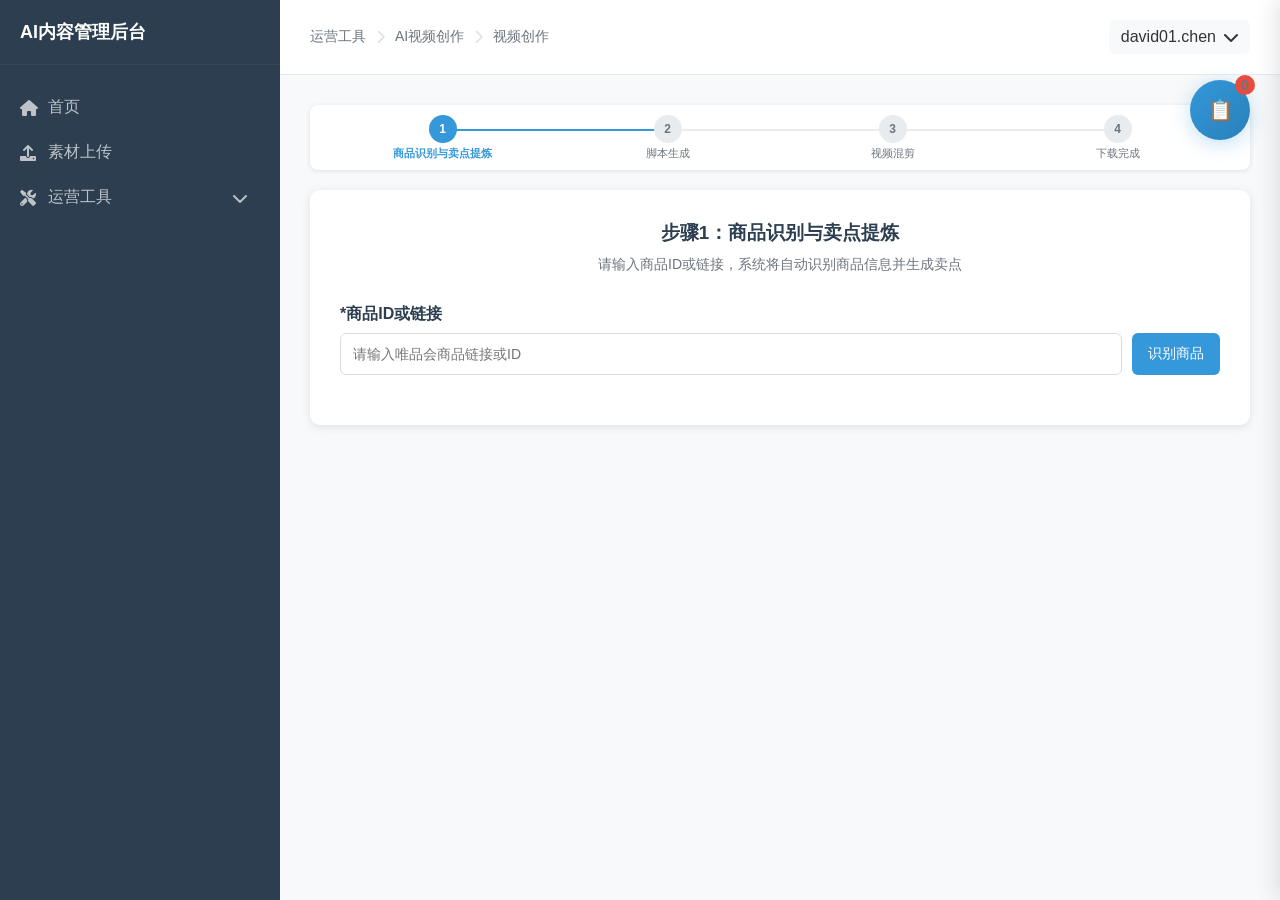
==== index.html @ bfa4ecc7 "初始提交：AIGC视频工具一期完整功能 - 实现商品识别与卖点提炼功能 - 完成AI脚本生成和AI裂变功能 - 添加任务管理和视频预览功能 - 实现视频编辑和视频库管理 - 完成原料库管理功能 - 优" ====
<!DOCTYPE html>
<html lang="zh-CN">
<head>
    <meta charset="UTF-8">
    <meta name="viewport" content="width=device-width, initial-scale=1.0">
    <title>AI视频工具 - 内容管理后台</title>
    <link rel="stylesheet" href="styles.css">
    <link href="https://cdnjs.cloudflare.com/ajax/libs/font-awesome/6.0.0/css/all.min.css" rel="stylesheet">
</head>
<body>
    <div class="container">
        <!-- 左侧导航栏 -->
        <div class="sidebar">
            <div class="sidebar-header">
                <h2>AI内容管理后台</h2>
            </div>
            <nav class="sidebar-nav">
                <ul class="nav-list">
                    <li class="nav-item">
                        <a href="#" class="nav-link">
                            <i class="fas fa-home"></i>
                            <span>首页</span>
                        </a>
                    </li>
                    <li class="nav-item">
                        <a href="#" class="nav-link">
                            <i class="fas fa-upload"></i>
                            <span>素材上传</span>
                        </a>
                    </li>
                    <li class="nav-item has-submenu">
                        <a href="#" class="nav-link">
                            <i class="fas fa-tools"></i>
                            <span>运营工具</span>
                            <i class="fas fa-chevron-down expand-icon"></i>
                        </a>
                        <ul class="submenu">
                            <li class="nav-item">
                                <a href="#" class="nav-link">
                                    <i class="fas fa-palette"></i>
                                    <span>AI平面创作</span>
                                </a>
                            </li>
                            <li class="nav-item has-submenu">
                                <a href="#" class="nav-link">
                                    <i class="fas fa-video"></i>
                                    <span>AI视频创作</span>
                                    <i class="fas fa-chevron-down expand-icon"></i>
                                </a>
                                <ul class="submenu">
                                    <li class="nav-item">
                                        <a href="#" class="nav-link active">
                                            <i class="fas fa-cut"></i>
                                            <span>视频创作</span>
                                        </a>
                                    </li>
                                    <li class="nav-item">
                                        <a href="#" class="nav-link" onclick="showVideoLibrary()">
                                            <i class="fas fa-folder"></i>
                                            <span>视频库</span>
                                        </a>
                                    </li>
                                </ul>
                            </li>
                            <li class="nav-item has-submenu">
                                <a href="#" class="nav-link">
                                    <i class="fas fa-database"></i>
                                    <span>创意资产库</span>
                                    <i class="fas fa-chevron-down expand-icon"></i>
                                </a>
                                <ul class="submenu">
                                    <li class="nav-item">
                                        <a href="#" class="nav-link" onclick="showMaterialLibrary()">
                                            <i class="fas fa-images"></i>
                                            <span>原料库</span>
                                        </a>
                                    </li>
                                    <li class="nav-item">
                                        <a href="#" class="nav-link">
                                            <i class="fas fa-file-alt"></i>
                                            <span>文本库</span>
                                        </a>
                                    </li>
                                </ul>
                            </li>
                        </ul>
                    </li>
                </ul>
            </nav>
        </div>

        <!-- 主要内容区域 -->
        <div class="main-content">
            <!-- 顶部头部栏 -->
            <header class="header">
                <div class="breadcrumb">
                    <span>运营工具</span>
                    <i class="fas fa-chevron-right"></i>
                    <span>AI视频创作</span>
                    <i class="fas fa-chevron-right"></i>
                    <span>视频创作</span>
                </div>
                <div class="header-actions">
                    <div class="user-info">
                        <span>david01.chen</span>
                        <i class="fas fa-chevron-down"></i>
                    </div>
                </div>
            </header>

            <!-- 主要内容 -->
            <div class="content">
                <!-- 流程步骤指示器 -->
                <div class="process-steps">
                    <div class="step active" data-step="1">
                        <div class="step-number">1</div>
                        <div class="step-title">商品识别与卖点提炼</div>
                    </div>
                    <div class="step" data-step="2">
                        <div class="step-number">2</div>
                        <div class="step-title">脚本生成</div>
                    </div>
                    <div class="step" data-step="3">
                        <div class="step-number">3</div>
                        <div class="step-title">视频混剪</div>
                    </div>
                    <div class="step" data-step="4">
                        <div class="step-number">4</div>
                        <div class="step-title">下载完成</div>
                    </div>
                </div>

                <!-- 步骤1：商品识别与卖点提炼 -->
                <div class="step-content active" id="step1">
                    <div class="step-header">
                        <h3>步骤1：商品识别与卖点提炼</h3>
                        <p>请输入商品ID或链接，系统将自动识别商品信息并生成卖点</p>
                    </div>
                    
                    <div class="product-identification">
                        <!-- 商品ID输入区域 -->
                        <div class="form-group">
                            <label for="productId">*商品ID或链接</label>
                            <div class="input-group">
                                <input type="text" id="productId" placeholder="请输入唯品会商品链接或ID">
                                <button class="btn btn-primary" onclick="identifyProduct()">识别商品</button>
                            </div>
                        </div>
                        
                        <!-- 识别后的商品信息 -->
                        <div class="product-info" id="productInfo" style="display: none;">
                            <div class="product-card">
                                <div class="product-image">
                                    <img src="https://youke1.picui.cn/s1/2025/08/25/68abcee61f235.png" alt="商品图片" id="productImage">
                                </div>
                                <div class="product-details">
                                    <h4 id="productName">商品名称</h4>
                                    <p id="productLink">商品链接</p>
                                    <div class="product-tags">
                                        <span class="tag">女装</span>
                                        <span class="tag">连衣裙</span>
                                    </div>
                                </div>
                            </div>
                        </div>
                        
                        <!-- AI商品信息 -->
                        <div class="ai-product-info" id="aiProductInfo" style="display: none;">
                            <h4>商品信息</h4>
                            
                            <!-- AI商品简称 -->
                            <div class="info-section">
                                <label>AI商品简称</label>
                                <div class="ai-name-tags">
                                    <span class="name-tag" onclick="toggleNameTag(this)">儿童纯棉百搭小清新碎花上衣</span>
                                </div>
                            </div>
                            
                            <!-- AI商品卖点 -->
                            <div class="info-section">
                                <label>AI商品卖点</label>
                                <div class="ai-selling-points">
                                    <div class="selling-point-tags">
                                        <span class="point-tag" onclick="togglePointTag(this)">柔软亲肤透气不闷热</span>
                                        <span class="point-tag" onclick="togglePointTag(this)">荷叶领口</span>
                                        <span class="point-tag" onclick="togglePointTag(this)">纯棉绣花面料</span>
                                    </div>
                                    <button class="btn btn-sm btn-outline refresh-btn" onclick="refreshAISellingPoints()">
                                        <i class="fas fa-sync-alt"></i> 换一换
                                    </button>
                                </div>
                            </div>
                        </div>
                        
                        <!-- 爆款方案 -->
                        <div class="hot-schemes" id="hotSchemes" style="display: none;">
                            <h4>爆款方案</h4>
                            
                            <!-- 爆款方案1 -->
                            <div class="scheme-item">
                                <h5>爆款方案1</h5>
                                <div class="scheme-content">
                                    <div class="scheme-section">
                                        <label>商品简称</label>
                                        <div class="scheme-name-tags">
                                            <span class="name-tag" onclick="toggleNameTag(this)">儿童纯棉百搭小清新碎花上衣</span>
                                        </div>
                                    </div>
                                    <div class="scheme-section">
                                        <label>商品卖点</label>
                                        <div class="selling-point-tags">
                                            <span class="point-tag" onclick="togglePointTag(this)">荷叶领口</span>
                                            <span class="point-tag" onclick="togglePointTag(this)">纯棉面料</span>
                                            <span class="point-tag" onclick="togglePointTag(this)">亲肤透气</span>
                                        </div>
                                    </div>
                                </div>
                            </div>
                            
                            <!-- 爆款方案2 -->
                            <div class="scheme-item">
                                <h5>爆款方案2</h5>
                                <div class="scheme-content">
                                    <div class="scheme-section">
                                        <label>商品简称</label>
                                        <div class="scheme-name-tags">
                                            <span class="name-tag" onclick="toggleNameTag(this)">儿童纯棉百搭小清新碎花上衣</span>
                                        </div>
                                    </div>
                                    <div class="scheme-section">
                                        <label>商品卖点</label>
                                        <div class="selling-point-tags">
                                            <span class="point-tag" onclick="togglePointTag(this)">荷叶领口</span>
                                            <span class="point-tag" onclick="togglePointTag(this)">纯棉面料</span>
                                            <span class="point-tag" onclick="togglePointTag(this)">亲肤透气</span>
                                        </div>
                                    </div>
                                </div>
                            </div>
                            
                            <!-- 爆款方案3 -->
                            <div class="scheme-item">
                                <h5>爆款方案3</h5>
                                <div class="scheme-content">
                                    <div class="scheme-section">
                                        <label>商品简称</label>
                                        <div class="scheme-name-tags">
                                            <span class="name-tag" onclick="toggleNameTag(this)">儿童纯棉百搭小清新碎花上衣</span>
                                        </div>
                                    </div>
                                    <div class="scheme-section">
                                        <label>商品卖点</label>
                                        <div class="selling-point-tags">
                                            <span class="point-tag" onclick="togglePointTag(this)">荷叶领口</span>
                                            <span class="point-tag" onclick="togglePointTag(this)">纯棉面料</span>
                                            <span class="point-tag" onclick="togglePointTag(this)">亲肤透气</span>
                                        </div>
                                    </div>
                                </div>
                            </div>
                        </div>
                        
                        <!-- 自定义区域 -->
                        <div class="custom-section" id="customSection" style="display: none;">
                            <h4>自定义</h4>
                            
                            <div class="custom-grid">
                                <!-- 自定义简称 -->
                                <div class="custom-item">
                                    <label>自定义简称</label>
                                    <input type="text" id="customName" placeholder="请输入描述内容">
                                </div>
                                
                                <!-- 自定义卖点 -->
                                <div class="custom-item">
                                    <label>自定义卖点</label>
                                    <div class="unified-tag-input" id="unifiedTagInput">
                                        <div class="tag-input-container">
                                            <div class="existing-tags" id="existingTags">
                                                <span class="custom-tag">
                                                    柔软亲肤透气不闷热
                                                    <i class="fas fa-times" onclick="removeCustomTag(this)"></i>
                                                </span>
                                                <span class="custom-tag">
                                                    荷叶领口
                                                    <i class="fas fa-times" onclick="removeCustomTag(this)"></i>
                                                </span>
                                            </div>
                                            <input type="text" id="customTagInput" placeholder="输入卖点后按回车添加" onkeypress="addCustomTag(event)">
                                        </div>
                                    </div>
                                </div>
                            </div>
                        </div>
                    </div>
                    
                    <!-- 步骤1的下一步按钮 -->
                    <div class="step1-actions" id="step1Actions" style="display: none;">
                        <button class="btn btn-primary" onclick="goToScriptGeneration()">下一步</button>
                    </div>
                </div>

                <!-- 步骤2：脚本生成 -->
                <div class="step-content" id="step2">
                    <div class="step-header">
                        <h3>脚本生成</h3>
                    </div>
                    
                    <div class="script-generation-layout">
                        <!-- 左侧配置区域 -->
                        <div class="script-config">
                            <!-- 生成方式选择 -->
                            <div class="config-section">
                                <div class="config-tabs">
                                    <button class="config-tab active" data-method="ai">AI生成</button>
                                    <button class="config-tab" data-method="split">AI裂变</button>
                                </div>
                            </div>

                            <!-- AI生成配置 -->
                            <div class="config-panel active" id="aiConfig">
                                <!-- 应用场景 -->
                                <div class="config-item">
                                    <label class="required">应用场景</label>
                                    <div class="radio-group">
                                        <label class="radio-item">
                                            <input type="radio" name="scenario" value="daily" checked>
                                            <span>日常</span>
                                        </label>
                                        <label class="radio-item">
                                            <input type="radio" name="scenario" value="platform">
                                            <span>平台心智</span>
                                        </label>
                                    </div>
                                </div>

                                <!-- 优惠信息 -->
                                <div class="config-item">
                                    <label>优惠信息</label>
                                    <input type="text" class="config-input" placeholder="请输入描述内容">
                                </div>

                                <!-- 脚本风格 -->
                                <div class="config-item">
                                    <label class="required">脚本风格</label>
                                    <div class="radio-group">
                                        <label class="radio-item">
                                            <input type="radio" name="style" value="any" checked>
                                            <span>不限</span>
                                        </label>
                                        <label class="radio-item">
                                            <input type="radio" name="style" value="boss">
                                            <span>老板人设</span>
                                        </label>
                                        <label class="radio-item">
                                            <input type="radio" name="style" value="influencer">
                                            <span>达人种草</span>
                                        </label>
                                        <label class="radio-item">
                                            <input type="radio" name="style" value="family">
                                            <span>家庭视角</span>
                                        </label>
                                        <label class="radio-item">
                                            <input type="radio" name="style" value="marketing">
                                            <span>网感营销</span>
                                        </label>
                                    </div>
                                </div>

                                <!-- 适用人群 -->
                                <div class="config-item">
                                    <label>适用人群</label>
                                    <input type="text" class="config-input" placeholder="请输入描述内容">
                                </div>

                                <!-- 自定义痛点 -->
                                <div class="config-item">
                                    <label>自定义痛点</label>
                                    <input type="text" class="config-input" placeholder="请输入描述内容">
                                </div>

                                <!-- 字数范围 -->
                                <div class="config-item">
                                    <label class="required">字数范围</label>
                                    <div class="word-count-display">
                                        <span class="word-count">50-75字</span>
                                        <span class="duration-hint">≈10-15S正常口播时长</span>
                                    </div>
                                </div>
                            </div>

                            <!-- AI裂变配置 -->
                            <div class="config-panel" id="splitConfig">
                                <!-- 爆款脚本 -->
                                <div class="config-item">
                                    <label>爆款脚本</label>
                                    <div class="hot-script-section">
                                        <select class="config-select" id="categorySelect" onchange="updateRecommendationByCategory()">
                                            <option value="">选择品类: 请选择▼</option>
                                            <option value="clothing">服装鞋帽</option>
                                            <option value="beauty">美妆护肤</option>
                                            <option value="digital">数码家电</option>
                                            <option value="food">食品饮料</option>
                                            <option value="home">家居用品</option>
                                            <option value="sports">运动户外</option>
                                        </select>
                                        <input type="text" class="config-input" value="亲肤柔软 透气不闷热" placeholder="请输入商品卖点">
                                        <small class="config-hint">填写上方商品卖点会自动匹配到该栏</small>
                                    </div>
                                </div>

                                <!-- 爆款脚本AI推荐 -->
                                <div class="config-item">
                                    <label>爆款脚本 AI推荐</label>
                                    <div class="ai-recommendation">
                                        <textarea class="config-textarea" rows="6" readonly>给大家推荐一款绝对让你爱不释脚的男鞋——我们的经典百搭男板鞋！这款鞋子采用优质帆布面料，鞋底采用耐磨橡胶材质，不仅舒适透气，而且非常耐穿。无论是搭配牛仔裤还是休闲裤，都能轻松驾驭各种场合。鞋子的设计简约时尚，经典的黑白配色永远不会过时。最重要的是，这款鞋子的性价比超高，绝对是学生党和上班族的首选！</textarea>
                                        <div class="recommendation-actions">
                                            <button class="btn btn-sm btn-outline" onclick="changeRecommendation()">换一换</button>
                                            <button class="btn btn-sm btn-outline" onclick="editRecommendation()">自行修改</button>
                                        </div>
                                    </div>
                                </div>

                                <!-- 参考脚本 -->
                                <div class="config-item">
                                    <label>参考脚本</label>
                                    <input type="text" class="config-input" placeholder="请输入你希望学习的脚本">
                                </div>
                            </div>

                            <!-- 底部按钮 -->
                            <div class="config-actions">
                                <button class="btn btn-secondary" onclick="resetScriptConfig()">重置</button>
                                <button class="btn btn-primary" onclick="generateScript()">立即生成</button>
                            </div>
                        </div>

                        <!-- 右侧脚本列表 -->
                        <div class="script-results-panel">
                            <div class="results-header">
                                <h4>生成的脚本</h4>
                                <div class="header-actions">
                                    <button class="btn btn-outline" onclick="openVoiceToneModal()">
                                        <i class="fas fa-microphone"></i>
                                        音色：<span id="selectedTone">甜美女生</span>
                                    </button>
                                    <button class="btn btn-primary" onclick="startProduction()">开始制作</button>
                                </div>
                            </div>
                            <div class="script-list" id="scriptList">
                                <!-- 脚本项目将在这里动态添加 -->
                            </div>
                        </div>
                    </div>
                </div>

                <!-- 步骤3：视频混剪 -->
                <div class="step-content" id="step3">
                    <div class="step-header">
                        <h3>步骤3：视频混剪</h3>
                        <p>基于脚本和素材进行智能混剪，生成最终视频</p>
                    </div>
                    
                    <div class="video-mixing">
                        <!-- 素材预览 -->
                        <div class="material-preview">
                            <h4>可用素材</h4>
                            <div class="material-grid">
                                <div class="material-item">
                                    <img src="https://via.placeholder.com/150x100/90EE90/000000?text=素材1" alt="素材">
                                    <span class="material-duration">15s</span>
                                </div>
                                <div class="material-item">
                                    <img src="https://via.placeholder.com/150x100/87CEEB/000000?text=素材2" alt="素材">
                                    <span class="material-duration">20s</span>
                                </div>
                                <div class="material-item">
                                    <img src="https://via.placeholder.com/150x100/DDA0DD/000000?text=素材3" alt="素材">
                                    <span class="material-duration">12s</span>
                                </div>
                            </div>
                        </div>

                        <!-- 混剪设置 -->
                        <div class="mixing-settings">
                            <h4>混剪设置</h4>
                            <div class="setting-options">
                                <div class="setting-item">
                                    <label>
                                        <input type="checkbox" checked>
                                        自动匹配素材片段
                                    </label>
                                </div>
                                <div class="setting-item">
                                    <label>
                                        <input type="checkbox">
                                        手动调整片段顺序
                                    </label>
                                </div>
                                <div class="setting-item">
                                    <label>
                                        <input type="checkbox">
                                        添加前贴/后贴视频
                                    </label>
                                </div>
                            </div>
                        </div>

                        <!-- 混剪进度 -->
                        <div class="mixing-progress">
                            <h4>混剪进度</h4>
                            <div class="progress-bar">
                                <div class="progress-fill" style="width: 0%"></div>
                            </div>
                            <div class="progress-text">准备中...</div>
                        </div>

                        <!-- 预览区域 -->
                        <div class="video-preview" id="videoPreview" style="display: none;">
                            <h4>视频预览</h4>
                            <div class="preview-container">
                                <video controls>
                                    <source src="" type="video/mp4">
                                    您的浏览器不支持视频播放
                                </video>
                            </div>
                            <div class="preview-actions">
                                <button class="btn btn-primary" onclick="approveVideo()">审核通过</button>
                                <button class="btn btn-secondary" onclick="rejectVideo()">审核不通过</button>
                                <button class="btn btn-outline" onclick="editVideo()">编辑视频</button>
                            </div>
                        </div>
                    </div>
                </div>

                <!-- 步骤4：下载完成 -->
                <div class="step-content" id="step4">
                    <div class="step-header">
                        <h3>步骤4：下载完成</h3>
                        <p>视频制作完成，可以下载到本地</p>
                    </div>
                    
                    <div class="download-complete">
                        <div class="success-message">
                            <i class="fas fa-check-circle"></i>
                            <h4>视频制作成功！</h4>
                            <p>您的视频已经生成完成，可以下载到本地使用</p>
                        </div>
                        
                        <div class="video-info">
                            <div class="info-item">
                                <span class="label">视频名称：</span>
                                <span class="value">时尚连衣裙2024新款_混剪视频.mp4</span>
                            </div>
                            <div class="info-item">
                                <span class="label">视频时长：</span>
                                <span class="value">45秒</span>
                            </div>
                            <div class="info-item">
                                <span class="label">文件大小：</span>
                                <span class="value">15.2MB</span>
                            </div>
                            <div class="info-item">
                                <span class="label">生成时间：</span>
                                <span class="value">2024-01-15 14:30:25</span>
                            </div>
                        </div>
                        
                        <div class="download-actions">
                            <button class="btn btn-primary" onclick="downloadVideo()">
                                <i class="fas fa-download"></i>
                                下载视频
                            </button>
                            <button class="btn btn-secondary" onclick="shareVideo()">
                                <i class="fas fa-share"></i>
                                分享视频
                            </button>
                            <button class="btn btn-outline" onclick="createNew()">
                                <i class="fas fa-plus"></i>
                                制作新视频
                            </button>
                        </div>
                    </div>
                </div>


            </div>
        </div>
    </div>



    <!-- 配音主播选择弹窗 -->
    <div id="voiceModal" class="modal">
        <div class="modal-content">
            <div class="modal-header">
                <h3>选择配音主播</h3>
                <span class="close" onclick="closeVoiceModal()">&times;</span>
            </div>
            <div class="modal-body">
                <div class="voice-options">
                    <div class="voice-option" data-voice="sweet-female">
                        <div class="voice-avatar">👩</div>
                        <div class="voice-info">
                            <h4>甜美女声</h4>
                            <p>温柔甜美，适合时尚、美妆类视频</p>
                            <button class="btn btn-sm btn-outline" onclick="playVoiceDemo('sweet-female')">试听</button>
                        </div>
                    </div>
                    <div class="voice-option" data-voice="energetic-female">
                        <div class="voice-avatar">👱‍♀️</div>
                        <div class="voice-info">
                            <h4>活力女声</h4>
                            <p>充满活力，适合运动、生活类视频</p>
                            <button class="btn btn-sm btn-outline" onclick="playVoiceDemo('energetic-female')">试听</button>
                        </div>
                    </div>
                    <div class="voice-option" data-voice="magnetic-male">
                        <div class="voice-avatar">👨</div>
                        <div class="voice-info">
                            <h4>磁性男声</h4>
                            <p>沉稳磁性，适合商务、科技类视频</p>
                            <button class="btn btn-sm btn-outline" onclick="playVoiceDemo('magnetic-male')">试听</button>
                        </div>
                    </div>
                </div>
            </div>
            <div class="modal-footer">
                <button class="btn btn-secondary" onclick="closeVoiceModal()">取消</button>
                <button class="btn btn-primary" onclick="confirmVoiceSelection()" disabled>确认选择</button>
            </div>
        </div>
    </div>

    <!-- 任务抽屉 -->
    <div id="taskDrawer" class="task-drawer">
        <div class="drawer-header">
            <h3>任务列表</h3>
            <button class="drawer-close" onclick="closeTaskDrawer()">&times;</button>
        </div>
        <div class="drawer-content">
            <!-- 搜索区域 -->
            <div class="task-search">
                <div class="search-row">
                    <div class="search-field">
                        <label>任务ID</label>
                        <input type="text" id="taskIdSearch" placeholder="请输入任务ID">
                    </div>
                    <div class="search-field">
                        <label>任务名称</label>
                        <input type="text" id="taskNameSearch" placeholder="请输入任务名称">
                    </div>
                </div>
                <div class="search-actions">
                    <button class="btn btn-primary" onclick="searchTasks()">搜索</button>
                    <button class="btn btn-secondary" onclick="resetTaskSearch()">重置</button>
                </div>
            </div>
            
            <!-- 任务统计 -->
            <div class="task-summary">
                <h4>所有任务</h4>
                <span class="task-count" id="taskCountText">共为您找到 68 个相关的任务</span>
            </div>
            
            <!-- 任务列表 -->
            <div class="drawer-task-list" id="drawerTaskList">
                <!-- 任务项将在这里动态添加 -->
            </div>
        </div>
    </div>

    <!-- 任务按钮 -->
    <div id="taskButton" class="task-button" onclick="openTaskDrawer()">
        <span class="task-icon">📋</span>
        <span class="task-count" id="taskCount">0</span>
    </div>

    <!-- 音色选择弹窗 -->
    <div class="modal" id="voiceToneModal">
        <div class="modal-content voice-tone-modal">
            <div class="modal-header">
                <h4>选择音色</h4>
                <button class="modal-close" onclick="closeVoiceToneModal()">
                    <i class="fas fa-times"></i>
                </button>
            </div>
            <div class="modal-body">
                <div class="voice-tone-grid">
                    <div class="voice-tone-item" onclick="selectVoiceTone('甜美女生', this)">
                        <div class="tone-avatar">
                            <i class="fas fa-female"></i>
                        </div>
                        <div class="tone-info">
                            <h5>甜美女生</h5>
                            <p>温柔甜美，适合美妆、服装类</p>
                        </div>
                        <div class="tone-actions">
                            <button class="btn btn-sm btn-outline" onclick="playToneDemo('甜美女生', event)">
                                <i class="fas fa-play"></i> 试听
                            </button>
                        </div>
                    </div>
                    
                    <div class="voice-tone-item" onclick="selectVoiceTone('磁性男声', this)">
                        <div class="tone-avatar">
                            <i class="fas fa-male"></i>
                        </div>
                        <div class="tone-info">
                            <h5>磁性男声</h5>
                            <p>低沉磁性，适合数码、汽车类</p>
                        </div>
                        <div class="tone-actions">
                            <button class="btn btn-sm btn-outline" onclick="playToneDemo('磁性男声', event)">
                                <i class="fas fa-play"></i> 试听
                            </button>
                        </div>
                    </div>
                    
                    <div class="voice-tone-item" onclick="selectVoiceTone('活力少年', this)">
                        <div class="tone-avatar">
                            <i class="fas fa-child"></i>
                        </div>
                        <div class="tone-info">
                            <h5>活力少年</h5>
                            <p>青春活力，适合运动、游戏类</p>
                        </div>
                        <div class="tone-actions">
                            <button class="btn btn-sm btn-outline" onclick="playToneDemo('活力少年', event)">
                                <i class="fas fa-play"></i> 试听
                            </button>
                        </div>
                    </div>
                    
                    <div class="voice-tone-item" onclick="selectVoiceTone('知性女声', this)">
                        <div class="tone-avatar">
                            <i class="fas fa-user-graduate"></i>
                        </div>
                        <div class="tone-info">
                            <h5>知性女声</h5>
                            <p>知性优雅，适合教育、知识类</p>
                        </div>
                        <div class="tone-actions">
                            <button class="btn btn-sm btn-outline" onclick="playToneDemo('知性女声', event)">
                                <i class="fas fa-play"></i> 试听
                            </button>
                        </div>
                    </div>
                    
                    <div class="voice-tone-item" onclick="selectVoiceTone('可爱童声', this)">
                        <div class="tone-avatar">
                            <i class="fas fa-baby"></i>
                        </div>
                        <div class="tone-info">
                            <h5>可爱童声</h5>
                            <p>天真可爱，适合儿童、玩具类</p>
                        </div>
                        <div class="tone-actions">
                            <button class="btn btn-sm btn-outline" onclick="playToneDemo('可爱童声', event)">
                                <i class="fas fa-play"></i> 试听
                            </button>
                        </div>
                    </div>
                    
                    <div class="voice-tone-item" onclick="selectVoiceTone('成熟男声', this)">
                        <div class="tone-avatar">
                            <i class="fas fa-user-tie"></i>
                        </div>
                        <div class="tone-info">
                            <h5>成熟男声</h5>
                            <p>稳重成熟，适合商务、金融类</p>
                        </div>
                        <div class="tone-actions">
                            <button class="btn btn-sm btn-outline" onclick="playToneDemo('成熟男声', event)">
                                <i class="fas fa-play"></i> 试听
                            </button>
                        </div>
                    </div>
                </div>
            </div>
            <div class="modal-footer">
                <button class="btn btn-secondary" onclick="closeVoiceToneModal()">取消</button>
                <button class="btn btn-primary" onclick="saveVoiceTone()">保存</button>
            </div>
        </div>
    </div>

    <!-- 原料库页面 -->
    <div class="material-library-modal" id="materialLibraryModal">
        <div class="material-library-container">
            <!-- 筛选项区域 -->
            <div class="filter-section">
                <div class="filter-row">
                    <div class="filter-item">
                        <label>品牌名称</label>
                        <input type="text" class="filter-input" placeholder="请输入品牌名称">
                    </div>
                    <div class="filter-item">
                        <label>商品ID</label>
                        <input type="text" class="filter-input" placeholder="请输入商品ID">
                    </div>
                    <div class="filter-item">
                        <label>商品名称</label>
                        <input type="text" class="filter-input" placeholder="请输入商品名称">
                    </div>
                    <div class="filter-item">
                        <label>素材名称</label>
                        <input type="text" class="filter-input" placeholder="请输入素材名称">
                    </div>
                    <div class="filter-item">
                        <label>上传时间</label>
                        <div class="date-range-inputs">
                            <input type="date" class="filter-input" id="startDate">
                            <span class="date-separator">至</span>
                            <input type="date" class="filter-input" id="endDate">
                        </div>
                    </div>
                    <div class="filter-item">
                        <label>上传OA</label>
                        <input type="text" class="filter-input" placeholder="请输入上传OA">
                    </div>
                </div>
                <div class="filter-actions">
                    <button class="btn btn-primary" onclick="searchMaterials()">查询</button>
                    <button class="btn btn-secondary" onclick="resetFilters()">重置</button>
                </div>
            </div>

            <!-- 操作按钮 -->
            <div class="action-section">
                <button class="btn btn-primary" onclick="showUploadModal()">
                    <i class="fas fa-upload"></i>
                    上传素材
                </button>
                <button class="btn btn-outline" onclick="exportMaterials()">
                    <i class="fas fa-download"></i>
                    导出素材
                </button>
            </div>

            <!-- 列表字段 -->
            <div class="list-section">
                <div class="table-container">
                    <table class="material-table">
                        <thead>
                            <tr>
                                <th class="thumbnail-column">视频封面</th>
                                <th>素材源ID</th>
                                <th>品牌名称</th>
                                <th>商品ID</th>
                                <th>商品名称</th>
                                <th>素材批次</th>
                                <th>素材名称</th>
                                <th>素材状态</th>
                                <th>文件类型</th>
                                <th>上传时间</th>
                                <th>上传OA</th>
                                <th class="actions-column">操作</th>
                            </tr>
                        </thead>
                        <tbody id="materialTableBody">
                            <!-- 数据行将在这里动态生成 -->
                        </tbody>
                    </table>
                </div>
                <div class="pagination-section">
                    <div class="pagination-info">
                        <span>共1312条</span>
                    </div>
                    <div class="pagination">
                        <button class="page-btn active">1</button>
                        <button class="page-btn">2</button>
                        <button class="page-btn">3</button>
                        <button class="page-btn">4</button>
                        <button class="page-btn">5</button>
                        <span>...</span>
                        <button class="page-btn">66</button>
                    </div>
                    <div class="page-size">
                        <select>
                            <option>20条/页</option>
                            <option>50条/页</option>
                            <option>100条/页</option>
                        </select>
                        <button class="btn btn-sm">前往</button>
                    </div>
                </div>
            </div>

            <!-- 操作栏 -->
            <div class="operation-bar">
                <div class="operation-header">
                    <span>操作栏</span>
                    <label class="toggle-switch">
                        <input type="checkbox" checked>
                        <span class="toggle-slider"></span>
                        <span class="toggle-label">开启</span>
                    </label>
                </div>
                <div class="operation-actions">
                    <a href="#" onclick="editMaterial()">编辑</a>
                    <a href="#" onclick="viewMaterial()">查看</a>
                    <a href="#" onclick="deleteMaterial()">删除</a>
                    <a href="#" onclick="enableMaterial()">启用</a>
                    <a href="#" onclick="disableMaterial()">屏蔽</a>
                </div>
            </div>
        </div>
    </div>

    <!-- 上传素材弹窗 -->
    <div class="upload-modal" id="uploadModal">
        <div class="upload-container">
            <div class="upload-header">
                <h3>上传素材</h3>
                <button class="close-btn" onclick="closeUploadModal()">
                    <i class="fas fa-times"></i>
                </button>
            </div>
            <div class="upload-content">
                <!-- 基本信息 -->
                <div class="upload-section">
                    <h4>基本信息</h4>
                    <div class="form-row">
                        <div class="form-item">
                            <label>商品ID *</label>
                            <input type="text" id="uploadProductId" placeholder="请输入商品ID" required>
                        </div>
                    </div>
                    <div class="form-row">
                        <div class="form-item">
                            <label>是否默认启用状态 *</label>
                            <div class="radio-group">
                                <label class="radio-item">
                                    <input type="radio" name="enableStatus" value="yes" checked>
                                    <span>是</span>
                                </label>
                                <label class="radio-item">
                                    <input type="radio" name="enableStatus" value="no">
                                    <span>否</span>
                                </label>
                            </div>
                        </div>
                    </div>
                    <div class="form-row">
                        <div class="form-item">
                            <label>批次 *</label>
                            <input type="number" id="uploadBatch" placeholder="请输入批次号" min="1" required>
                        </div>
                    </div>
                </div>

                <!-- 文件上传 -->
                <div class="upload-section">
                    <h4>文件上传</h4>
                    <div class="upload-area" id="uploadArea">
                        <div class="upload-placeholder">
                            <i class="fas fa-cloud-upload-alt"></i>
                            <p>点击或拖拽文件到此处上传</p>
                            <p class="upload-hint">支持1-10个视频文件，总计不超过100条</p>
                        </div>
                        <input type="file" id="fileInput" multiple accept="video/*" style="display: none;">
                    </div>
                    <div class="upload-list" id="uploadList">
                        <!-- 上传的文件列表将在这里显示 -->
                    </div>
                </div>
            </div>
            <div class="upload-footer">
                <button class="btn btn-secondary" onclick="closeUploadModal()">取消</button>
                <button class="btn btn-primary" onclick="submitUpload()">提交</button>
            </div>
        </div>
    </div>

    <!-- 视频预览弹窗 -->
    <div class="video-preview-modal" id="videoPreviewModal">
        <div class="video-preview-container">
            <div class="video-preview-header">
                <h3>视频预览</h3>
                <button class="close-btn" onclick="closeVideoPreview()">
                    <i class="fas fa-times"></i>
                </button>
            </div>
            <div class="video-preview-content">
                <video id="previewVideo" controls>
                    <source src="" type="video/mp4">
                    您的浏览器不支持视频播放。
                </video>
                <div class="video-info">
                    <h4 id="previewVideoTitle">视频标题</h4>
                    <p id="previewVideoDesc">视频描述信息</p>
                </div>
            </div>
        </div>
    </div>

    <!-- 视频库页面 -->
    <div class="video-library-modal" id="videoLibraryModal">
        <div class="video-library-container">
            <!-- 顶部搜索和筛选区域 -->
            <div class="library-header">
                <div class="search-section">
                    <div class="search-row">
                        <div class="search-field">
                            <i class="fas fa-search"></i>
                            <input type="text" id="productIdSearch" placeholder="请输入商品ID" oninput="searchVideos()">
                            <i class="fas fa-times clear-btn" onclick="clearSearch('productIdSearch')"></i>
                        </div>
                        <div class="search-field">
                            <i class="fas fa-search"></i>
                            <input type="text" id="oaAccountSearch" placeholder="请输入OA账号" oninput="searchVideos()">
                            <i class="fas fa-times clear-btn" onclick="clearSearch('oaAccountSearch')"></i>
                        </div>
                    </div>
                    <div class="filter-section">
                        <button class="btn btn-outline" onclick="showFilterOptions()">
                            <i class="fas fa-filter"></i>
                            筛选
                        </button>
                        <select class="filter-select" id="sortSelect">
                            <option value="latest">最新上传</option>
                            <option value="oldest">最早上传</option>
                            <option value="name">按名称排序</option>
                        </select>
                        <div class="date-range">
                            <i class="fas fa-calendar"></i>
                            <span id="dateRangeText">2022-05-09 至 2022-05-16</span>
                        </div>
                    </div>
                </div>
                <div class="action-section">
                    <button class="btn btn-primary" onclick="batchExport()">
                        <i class="fas fa-download"></i>
                        批量导出
                    </button>
                    <div class="result-count" id="resultCount">共为你找到68个相关的视频</div>
                </div>
            </div>

            <!-- 主要内容区域 -->
            <div class="library-content">
                <div class="content-header">
                    <h3>所有素材</h3>
                </div>
                <div class="video-grid" id="videoLibraryGrid">
                    <!-- 视频项目将在这里动态生成 -->
                </div>
            </div>

            <!-- 分页区域 -->
            <div class="pagination-section">
                <div class="pagination">
                    <button class="page-btn" onclick="changePage('prev')">
                        <i class="fas fa-chevron-left"></i>
                    </button>
                    <button class="page-btn active" onclick="changePage(1)">1</button>
                    <button class="page-btn" onclick="changePage(2)">2</button>
                    <button class="page-btn" onclick="changePage(3)">3</button>
                    <button class="page-btn" onclick="changePage(4)">4</button>
                    <button class="page-btn" onclick="changePage(5)">5</button>
                    <button class="page-btn" onclick="changePage(6)">6</button>
                    <button class="page-btn" onclick="changePage(7)">7</button>
                    <button class="page-btn" onclick="changePage(8)">8</button>
                    <button class="page-btn" onclick="changePage(9)">9</button>
                    <button class="page-btn" onclick="changePage('next')">
                        <i class="fas fa-chevron-right"></i>
                    </button>
                </div>
            </div>
        </div>
    </div>

    <!-- 视频编辑页面 -->
    <div class="video-editor-modal" id="videoEditorModal">
        <div class="video-editor-container">
            <!-- 顶部工具栏 -->
            <div class="editor-header">
                <div class="editor-breadcrumbs">
                    <span>AI创作工具</span>
                    <i class="fas fa-chevron-right"></i>
                    <span>视频剪辑</span>
                </div>
                <div class="editor-actions">
                    <button class="btn btn-primary" onclick="submitVideoChanges()">提交修改</button>
                    <button class="btn btn-outline" onclick="saveToDraft()">保存到草稿</button>
                    <button class="btn btn-secondary" onclick="closeVideoEditor()">
                        <i class="fas fa-times"></i>
                    </button>
                    <div class="user-info">
                        <span>david01.chen</span>
                        <i class="fas fa-chevron-down"></i>
                    </div>
                </div>
            </div>

            <!-- 主要内容区域 -->
            <div class="editor-main">
                <!-- 左侧控制面板 -->
                <div class="editor-control-panel">
                    <div class="control-section">
                        <h4>视频优化</h4>
                        
                        <!-- 文本编辑区域 -->
                        <div class="text-editor">
                            <label>文案</label>
                            <textarea id="scriptText" placeholder="请输入视频文案..." oninput="updateCharacterCount()">夏日赫本风波点裙，清新优雅的设计风格，让你在炎炎夏日中展现独特的魅力。这款裙子采用优质面料，舒适透气，搭配简约的剪裁，完美诠释了赫本风格的经典与时尚。</textarea>
                            <div class="character-count">
                                <span id="charCount">85</span>/102
                            </div>
                        </div>

                        <!-- 音色选择 -->
                        <div class="voice-selection">
                            <div class="voice-tabs">
                                <button class="voice-tab active" onclick="switchVoiceTab('global')">全局</button>
                                <button class="voice-tab" onclick="switchVoiceTab('switch')">切换</button>
                                <button class="voice-tab" onclick="switchVoiceTab('dialect')">方言</button>
                            </div>
                            <div class="voice-grid" id="voiceGrid">
                                <!-- 音色选项将在这里动态生成 -->
                            </div>
                        </div>

                        <!-- 音效控制 -->
                        <div class="audio-controls">
                            <div class="control-item">
                                <label>口播语速</label>
                                <div class="slider-container">
                                    <input type="range" id="speechRate" min="0.5" max="2.0" step="0.1" value="1.0" oninput="updateSpeechRate()">
                                    <span class="slider-value" id="speechRateValue">1.0</span>
                                </div>
                            </div>
                            <div class="control-item">
                                <label>口播音量</label>
                                <div class="slider-container">
                                    <input type="range" id="toneVolume" min="0" max="100" value="85" oninput="updateToneVolume()">
                                    <span class="slider-value" id="toneVolumeValue">85%</span>
                                </div>
                            </div>
                        </div>
                    </div>
                </div>

                <!-- 右侧视频预览 -->
                <div class="editor-video-preview">
                    <div class="video-player-container">
                        <video id="editorVideoPlayer" controls preload="metadata">
                            <source src="https://www.w3school.com.cn/i/movie.mp4" type="video/mp4">
                            您的浏览器不支持视频播放。
                        </video>
                    </div>
                </div>
            </div>

            <!-- 底部时间轴 -->
            <div class="editor-timeline">
                <div class="timeline-header">
                    <button class="btn btn-sm btn-primary" onclick="addTimelineSegment()">
                        <i class="fas fa-plus"></i>
                    </button>
                    <span class="timeline-time">00:00:00</span>
                </div>
                <div class="timeline-track" id="timelineTrack">
                    <!-- 时间轴片段将在这里动态生成 -->
                </div>
                <div class="timeline-footer">
                    <span class="timeline-time">00:20:00</span>
                    <button class="btn btn-sm btn-primary" onclick="addTimelineSegment()">
                        <i class="fas fa-plus"></i>
                    </button>
                </div>
            </div>
        </div>
    </div>

    <script src="script.js"></script>
</body>
</html>
---- styles.css ----
/* 全局样式 */
* {
    margin: 0;
    padding: 0;
    box-sizing: border-box;
}

body {
    font-family: -apple-system, BlinkMacSystemFont, 'Segoe UI', Roboto, 'Helvetica Neue', Arial, sans-serif;
    background-color: #f5f5f5;
    color: #333;
}

.container {
    display: flex;
    min-height: 100vh;
}

/* 左侧导航栏 */
.sidebar {
    width: 280px;
    background-color: #2c3e50;
    color: white;
    position: fixed;
    height: 100vh;
    overflow-y: auto;
}

.sidebar-header {
    padding: 20px;
    border-bottom: 1px solid #34495e;
}

.sidebar-header h2 {
    font-size: 18px;
    font-weight: 600;
}

.sidebar-nav {
    padding: 20px 0;
}

.nav-list {
    list-style: none;
}

.nav-item {
    position: relative;
}

.nav-link {
    display: flex;
    align-items: center;
    padding: 12px 20px;
    color: #bdc3c7;
    text-decoration: none;
    transition: all 0.3s ease;
    cursor: pointer;
}

.nav-link:hover {
    background-color: #34495e;
    color: white;
}

.nav-link.active {
    background-color: #3498db;
    color: white;
}

.nav-link i {
    margin-right: 12px;
    width: 16px;
    text-align: center;
}

.nav-link span {
    flex: 1;
}

.expand-icon {
    margin-left: auto;
    transition: transform 0.3s ease;
}

.nav-item.has-submenu .nav-link .expand-icon {
    transform: rotate(0deg);
}

.nav-item.has-submenu.open .nav-link .expand-icon {
    transform: rotate(180deg);
}

.submenu {
    list-style: none;
    background-color: #34495e;
    display: none;
}

.nav-item.has-submenu.open .submenu {
    display: block;
}

.submenu .nav-link {
    padding-left: 40px;
    font-size: 14px;
}

/* 主要内容区域 */
.main-content {
    flex: 1;
    margin-left: 280px;
    background-color: #f8f9fa;
}

/* 头部栏 */
.header {
    background-color: white;
    padding: 20px 30px;
    border-bottom: 1px solid #e9ecef;
    display: flex;
    justify-content: space-between;
    align-items: center;
}

.breadcrumb {
    display: flex;
    align-items: center;
    font-size: 14px;
    color: #6c757d;
}

.breadcrumb i {
    margin: 0 10px;
    color: #dee2e6;
}

.header-actions {
    display: flex;
    align-items: center;
    gap: 15px;
}

.user-info {
    display: flex;
    align-items: center;
    gap: 8px;
    padding: 8px 12px;
    background-color: #f8f9fa;
    border-radius: 6px;
    cursor: pointer;
}

/* 按钮样式 */
.btn {
    padding: 8px 16px;
    border: none;
    border-radius: 6px;
    cursor: pointer;
    font-size: 14px;
    transition: all 0.3s ease;
    text-decoration: none;
    display: inline-flex;
    align-items: center;
    gap: 6px;
}

.btn-primary {
    background-color: #3498db;
    color: white;
}

.btn-primary:hover {
    background-color: #2980b9;
}

.btn-secondary {
    background-color: #6c757d;
    color: white;
}

.btn-secondary:hover {
    background-color: #5a6268;
}

.btn-outline {
    background-color: transparent;
    color: #3498db;
    border: 1px solid #3498db;
}

.btn-outline:hover {
    background-color: #3498db;
    color: white;
}

.btn-danger {
    background-color: #e74c3c;
    color: white;
}

.btn-danger:hover {
    background-color: #c0392b;
}

.btn-sm {
    padding: 4px 8px;
    font-size: 12px;
}

/* 内容区域 */
.content {
    padding: 30px;
}

/* 流程步骤指示器 */
.process-steps {
    display: flex;
    justify-content: space-between;
    margin-bottom: 20px;
    background-color: white;
    padding: 10px 20px;
    border-radius: 8px;
    box-shadow: 0 1px 5px rgba(0,0,0,0.1);
}

.step {
    display: flex;
    flex-direction: column;
    align-items: center;
    flex: 1;
    position: relative;
}

.step:not(:last-child)::after {
    content: '';
    position: absolute;
    top: 14px;
    left: 50%;
    width: 100%;
    height: 2px;
    background-color: #e9ecef;
    z-index: 1;
}

.step.active:not(:last-child)::after {
    background-color: #3498db;
}

.step-number {
    width: 28px;
    height: 28px;
    border-radius: 50%;
    background-color: #e9ecef;
    color: #6c757d;
    display: flex;
    align-items: center;
    justify-content: center;
    font-weight: bold;
    font-size: 12px;
    margin-bottom: 4px;
    position: relative;
    z-index: 2;
}

.step.active .step-number {
    background-color: #3498db;
    color: white;
}

.step.completed .step-number {
    background-color: #27ae60;
    color: white;
}

.step-title {
    font-size: 11px;
    color: #6c757d;
    text-align: center;
    line-height: 1.2;
}

.step.active .step-title {
    color: #3498db;
    font-weight: 600;
}

/* 步骤内容 */
.step-content {
    display: none;
    background-color: white;
    border-radius: 10px;
    padding: 30px;
    box-shadow: 0 2px 10px rgba(0,0,0,0.1);
    margin-bottom: 20px;
}

.step-content.active {
    display: block;
}

.step-header {
    margin-bottom: 30px;
    text-align: center;
}

.step-header h3 {
    color: #2c3e50;
    margin-bottom: 10px;
}

.step-header p {
    color: #6c757d;
    font-size: 14px;
}

/* 商品识别 */
.product-identification {
    max-width: 900px;
    margin: 0 auto;
}

.form-group {
    margin-bottom: 20px;
}

.form-group label {
    display: block;
    margin-bottom: 8px;
    font-weight: 600;
    color: #2c3e50;
}

.input-group {
    display: flex;
    gap: 10px;
}

.input-group input {
    flex: 1;
    padding: 12px;
    border: 1px solid #ddd;
    border-radius: 6px;
    font-size: 14px;
}

.product-info {
    margin-top: 30px;
}

.product-card {
    display: flex;
    gap: 20px;
    padding: 20px;
    border: 1px solid #e9ecef;
    border-radius: 10px;
    background-color: #f8f9fa;
}

.product-image img {
    width: 100px;
    height: 100px;
    object-fit: cover;
    border-radius: 8px;
}

.product-details h4 {
    margin-bottom: 8px;
    color: #2c3e50;
}

.product-details p {
    color: #6c757d;
    margin-bottom: 12px;
}

.product-tags {
    display: flex;
    gap: 8px;
}

.tag {
    padding: 4px 8px;
    background-color: #e9ecef;
    color: #6c757d;
    border-radius: 4px;
    font-size: 12px;
}

/* AI商品信息 */
.ai-product-info {
    margin-top: 20px;
    padding: 15px;
    background-color: #f8f9fa;
    border-radius: 8px;
    border: 1px solid #e9ecef;
}

.ai-product-info h4 {
    margin-bottom: 15px;
    color: #2c3e50;
    font-size: 16px;
}

.info-section {
    margin-bottom: 15px;
}

.info-section label {
    display: block;
    margin-bottom: 6px;
    font-weight: 600;
    color: #2c3e50;
    font-size: 14px;
}

.ai-name-tags {
    display: flex;
    flex-wrap: wrap;
    gap: 8px;
}

.name-tag {
    padding: 6px 12px;
    background-color: #e9ecef;
    color: #6c757d;
    border-radius: 20px;
    font-size: 12px;
    cursor: pointer;
    transition: all 0.3s ease;
    border: 2px solid transparent;
}

.name-tag:hover {
    background-color: #dee2e6;
}

.name-tag.active {
    background-color: #28a745;
    color: white;
    border-color: #28a745;
}

.ai-selling-points {
    display: flex;
    align-items: flex-start;
    gap: 15px;
}

.selling-point-tags {
    display: flex;
    flex-wrap: wrap;
    gap: 8px;
    flex: 1;
}

.point-tag {
    padding: 6px 12px;
    background-color: #e9ecef;
    color: #6c757d;
    border-radius: 20px;
    font-size: 12px;
    cursor: pointer;
    transition: all 0.3s ease;
    border: 2px solid transparent;
}

.point-tag:hover {
    background-color: #dee2e6;
}

.point-tag.active {
    background-color: #3498db;
    color: white;
    border-color: #3498db;
}

.refresh-btn {
    white-space: nowrap;
}

/* 爆款方案 */
.hot-schemes {
    margin-top: 20px;
}

.hot-schemes h4 {
    margin-bottom: 15px;
    color: #2c3e50;
    font-size: 16px;
}

.scheme-item {
    margin-bottom: 15px;
    padding: 15px;
    background-color: #f8f9fa;
    border-radius: 8px;
    border: 1px solid #e9ecef;
}

.scheme-item h5 {
    margin-bottom: 10px;
    color: #2c3e50;
    font-size: 14px;
}

.scheme-content {
    display: grid;
    grid-template-columns: 1fr 1fr;
    gap: 15px;
}

.scheme-section label {
    display: block;
    margin-bottom: 6px;
    font-weight: 600;
    color: #2c3e50;
    font-size: 12px;
}

.scheme-name-tags {
    display: flex;
    flex-wrap: wrap;
    gap: 8px;
}

/* 自定义区域 */
.custom-section {
    margin-top: 20px;
    padding: 15px;
    background-color: #f8f9fa;
    border-radius: 8px;
    border: 1px solid #e9ecef;
}

.custom-section h4 {
    margin-bottom: 15px;
    color: #2c3e50;
    font-size: 16px;
}

.custom-grid {
    display: grid;
    grid-template-columns: 1fr 1fr;
    gap: 15px;
}

.custom-item {
    margin-bottom: 0;
}

.custom-item label {
    display: block;
    margin-bottom: 6px;
    font-weight: 600;
    color: #2c3e50;
    font-size: 14px;
}

.custom-item input {
    width: 100%;
    padding: 8px 12px;
    border: 1px solid #ddd;
    border-radius: 6px;
    font-size: 14px;
}

.unified-tag-input {
    border: 1px solid #ddd;
    border-radius: 6px;
    background-color: white;
    min-height: 40px;
    transition: all 0.3s ease;
}

.unified-tag-input:focus-within {
    border-color: #3498db;
    box-shadow: 0 0 0 2px rgba(52, 152, 219, 0.2);
}

.tag-input-container {
    display: flex;
    flex-wrap: wrap;
    align-items: center;
    gap: 8px;
    padding: 8px;
    min-height: 24px;
}

.existing-tags {
    display: flex;
    flex-wrap: wrap;
    gap: 6px;
    flex: 1;
}

.custom-tags-container {
    display: flex;
    flex-direction: column;
    gap: 8px;
}

.custom-tags {
    display: flex;
    flex-wrap: wrap;
    gap: 6px;
    min-height: 32px;
    padding: 6px;
    border: 1px solid #ddd;
    border-radius: 6px;
    background-color: white;
}

.custom-tag {
    display: inline-flex;
    align-items: center;
    gap: 6px;
    padding: 4px 8px;
    background-color: #3498db;
    color: white;
    border-radius: 15px;
    font-size: 12px;
}

.custom-tag i {
    cursor: pointer;
    font-size: 10px;
}

.custom-tag i:hover {
    color: #e74c3c;
}

/* 统一标签输入框中的输入框样式 */
.unified-tag-input #customTagInput {
    border: none;
    background: none;
    outline: none;
    flex: 1;
    min-width: 120px;
    font-size: 14px;
    padding: 4px 0;
}

.unified-tag-input #customTagInput::placeholder {
    color: #6c757d;
    font-style: italic;
}

/* 卖点提炼 */
.selling-points {
    max-width: 800px;
    margin: 0 auto;
}

.point-section {
    margin-bottom: 40px;
}

.point-section h4 {
    margin-bottom: 20px;
    color: #2c3e50;
    font-size: 18px;
}

.generation-methods {
    border: 1px solid #e9ecef;
    border-radius: 10px;
    overflow: hidden;
}

.method-tabs {
    display: flex;
    background-color: #f8f9fa;
    border-bottom: 1px solid #e9ecef;
}

.method-tab {
    flex: 1;
    padding: 12px;
    border: none;
    background: none;
    cursor: pointer;
    font-size: 14px;
    color: #6c757d;
    transition: all 0.3s ease;
}

.method-tab.active {
    background-color: white;
    color: #3498db;
    font-weight: 600;
}

.method-content {
    padding: 20px;
}

.method-panel {
    display: none;
}

.method-panel.active {
    display: block;
}

.ai-result {
    display: flex;
    flex-direction: column;
    gap: 15px;
}

.result-item {
    display: flex;
    justify-content: space-between;
    align-items: center;
    padding: 15px;
    background-color: #f8f9fa;
    border-radius: 8px;
    border: 1px solid #e9ecef;
}

.result-text {
    flex: 1;
    color: #2c3e50;
}

.hot-videos {
    display: flex;
    flex-direction: column;
    gap: 15px;
}

.hot-item {
    display: flex;
    justify-content: space-between;
    align-items: center;
    padding: 15px;
    background-color: #f8f9fa;
    border-radius: 8px;
    border: 1px solid #e9ecef;
    cursor: pointer;
    transition: all 0.3s ease;
}

.hot-item:hover {
    background-color: #e9ecef;
}

.hot-text {
    flex: 1;
    color: #2c3e50;
}

.hot-source {
    font-size: 12px;
    color: #6c757d;
    background-color: #e9ecef;
    padding: 4px 8px;
    border-radius: 4px;
}

.custom-input, .custom-textarea {
    width: 100%;
    padding: 12px;
    border: 1px solid #ddd;
    border-radius: 6px;
    font-size: 14px;
    resize: vertical;
}

.custom-textarea {
    min-height: 100px;
}

/* 已选择结果 */
.selected-results {
    margin-top: 30px;
    padding: 20px;
    background-color: #f8f9fa;
    border-radius: 10px;
}

.selected-results h4 {
    margin-bottom: 15px;
    color: #2c3e50;
}

.selected-items {
    display: flex;
    flex-direction: column;
    gap: 10px;
}

.selected-item {
    display: flex;
    justify-content: space-between;
    align-items: center;
    padding: 12px;
    background-color: white;
    border-radius: 8px;
    border: 1px solid #e9ecef;
}

/* 脚本生成 */
.script-generation-layout {
    display: grid;
    grid-template-columns: 400px 1fr;
    gap: 30px;
    max-width: 1300px;
    /* margin: 0 auto; */ /* 移除居中对齐，让配置模块靠左 */
}

.script-config {
    background-color: white;
    border-radius: 10px;
    padding: 20px;
    box-shadow: 0 2px 10px rgba(0,0,0,0.1);
    height: fit-content;
}

.config-section {
    margin-bottom: 20px;
}

.config-tabs {
    display: flex;
    border-bottom: 1px solid #e9ecef;
    margin-bottom: 20px;
}

.config-tab {
    flex: 1;
    padding: 10px;
    border: none;
    background: none;
    cursor: pointer;
    font-size: 14px;
    color: #6c757d;
    transition: all 0.3s ease;
    border-bottom: 2px solid transparent;
}

.config-tab.active {
    color: #3498db;
    border-bottom-color: #3498db;
    font-weight: 600;
}

.config-panel {
    display: none;
}

.config-panel.active {
    display: block;
}

.config-item {
    margin-bottom: 20px;
}

.config-item label {
    display: block;
    margin-bottom: 8px;
    font-weight: 600;
    color: #2c3e50;
    font-size: 14px;
}

.config-item label.required::after {
    content: ' *';
    color: #e74c3c;
}

.config-input {
    width: 100%;
    padding: 8px 12px;
    border: 1px solid #ddd;
    border-radius: 6px;
    font-size: 14px;
}

.radio-group {
    display: flex;
    flex-direction: column;
    gap: 8px;
}

.radio-item {
    display: flex;
    align-items: center;
    gap: 8px;
    cursor: pointer;
    font-size: 14px;
}

.radio-item input[type="radio"] {
    margin: 0;
}

.word-count-display {
    display: flex;
    flex-direction: column;
    gap: 4px;
}

.word-count {
    padding: 8px 12px;
    background-color: #f8f9fa;
    border: 1px solid #e9ecef;
    border-radius: 6px;
    font-size: 14px;
    color: #6c757d;
}

.duration-hint {
    font-size: 12px;
    color: #6c757d;
    margin-left: 4px;
}

.config-actions {
    display: flex;
    gap: 10px;
    margin-top: 30px;
    padding-top: 20px;
    border-top: 1px solid #e9ecef;
}

.config-actions .btn {
    flex: 1;
}

/* AI裂变配置样式 */
.hot-script-section {
    display: flex;
    flex-direction: column;
    gap: 8px;
}

.config-select {
    width: 100%;
    padding: 8px 12px;
    border: 1px solid #ddd;
    border-radius: 6px;
    font-size: 14px;
    background-color: white;
}

.config-hint {
    font-size: 12px;
    color: #6c757d;
    margin-top: 4px;
}

.ai-recommendation {
    display: flex;
    flex-direction: column;
    gap: 10px;
}

.config-textarea {
    width: 100%;
    padding: 10px;
    border: 1px solid #ddd;
    border-radius: 6px;
    font-size: 14px;
    line-height: 1.5;
    resize: vertical;
    background-color: #f8f9fa;
}

.config-textarea:focus {
    outline: none;
    border-color: #3498db;
    box-shadow: 0 0 0 2px rgba(52, 152, 219, 0.2);
}

.recommendation-actions {
    display: flex;
    gap: 8px;
}

.recommendation-actions .btn {
    flex: 1;
}

.script-results-panel {
    background-color: white;
    border-radius: 10px;
    padding: 20px;
    box-shadow: 0 2px 10px rgba(0,0,0,0.1);
}

.results-header {
    display: flex;
    justify-content: space-between;
    align-items: center;
    margin-bottom: 20px;
}

.results-header h4 {
    margin: 0;
    color: #2c3e50;
    font-size: 18px;
}

.results-header .btn {
    font-size: 14px;
    padding: 8px 16px;
}

.script-method {
    margin-bottom: 30px;
}

.script-method h4 {
    margin-bottom: 15px;
    color: #2c3e50;
}

.method-radio {
    display: flex;
    gap: 20px;
}

.radio-item {
    display: flex;
    align-items: center;
    gap: 8px;
    cursor: pointer;
}

.radio-item input[type="radio"] {
    margin: 0;
}

.ai-options {
    display: grid;
    grid-template-columns: repeat(2, 1fr);
    gap: 20px;
    margin-bottom: 30px;
    padding: 20px;
    background-color: #f8f9fa;
    border-radius: 10px;
}

.option-group {
    display: flex;
    flex-direction: column;
    gap: 8px;
}

.option-group label {
    font-weight: 600;
    color: #2c3e50;
}

.form-select {
    padding: 10px;
    border: 1px solid #ddd;
    border-radius: 6px;
    font-size: 14px;
}

.form-input {
    padding: 10px;
    border: 1px solid #ddd;
    border-radius: 6px;
    font-size: 14px;
}

/* 脚本结果 */
.script-list {
    display: flex;
    flex-direction: column;
    gap: 15px;
}

.script-item {
    border: 1px solid #e9ecef;
    border-radius: 8px;
    overflow: hidden;
    background-color: white;
}

.script-content {
    padding: 15px;
    background-color: #f8f9fa;
    border-bottom: 1px solid #e9ecef;
}

.script-content p {
    color: #2c3e50;
    line-height: 1.6;
    margin: 0;
    font-size: 14px;
}

.script-actions {
    padding: 12px 15px;
    display: flex;
    gap: 8px;
    background-color: white;
}

.script-actions .btn {
    font-size: 12px;
    padding: 4px 8px;
}

/* 已选脚本 */
.selected-scripts {
    padding: 20px;
    background-color: #f8f9fa;
    border-radius: 10px;
}

.selected-scripts h4 {
    margin-bottom: 15px;
    color: #2c3e50;
}

.selected-script-list {
    margin-bottom: 20px;
}

.selected-script-item {
    display: flex;
    justify-content: space-between;
    align-items: center;
    padding: 12px;
    background-color: white;
    border-radius: 8px;
    border: 1px solid #e9ecef;
    margin-bottom: 10px;
}

.voice-selection {
    display: flex;
    flex-direction: column;
    gap: 8px;
}

.voice-selection label {
    font-weight: 600;
    color: #2c3e50;
}

/* 视频混剪 */
.video-mixing {
    max-width: 1000px;
    margin: 0 auto;
}

.material-preview {
    margin-bottom: 30px;
}

.material-preview h4 {
    margin-bottom: 15px;
    color: #2c3e50;
}

.material-grid {
    display: grid;
    grid-template-columns: repeat(auto-fill, minmax(150px, 1fr));
    gap: 15px;
}

.material-item {
    position: relative;
    border-radius: 8px;
    overflow: hidden;
    cursor: pointer;
    transition: all 0.3s ease;
}

.material-item:hover {
    transform: translateY(-2px);
    box-shadow: 0 4px 15px rgba(0,0,0,0.1);
}

.material-item img {
    width: 100%;
    height: 100px;
    object-fit: cover;
}

.material-duration {
    position: absolute;
    bottom: 5px;
    right: 5px;
    background-color: rgba(0,0,0,0.7);
    color: white;
    padding: 2px 6px;
    border-radius: 4px;
    font-size: 12px;
}

.mixing-settings {
    margin-bottom: 30px;
}

.mixing-settings h4 {
    margin-bottom: 15px;
    color: #2c3e50;
}

.setting-options {
    display: flex;
    flex-direction: column;
    gap: 12px;
}

.setting-item {
    display: flex;
    align-items: center;
    gap: 10px;
}

.setting-item input[type="checkbox"] {
    margin: 0;
}

.mixing-progress {
    margin-bottom: 30px;
}

.mixing-progress h4 {
    margin-bottom: 15px;
    color: #2c3e50;
}

.progress-bar {
    width: 100%;
    height: 8px;
    background-color: #e9ecef;
    border-radius: 4px;
    overflow: hidden;
    margin-bottom: 10px;
}

.progress-fill {
    height: 100%;
    background-color: #3498db;
    transition: width 0.3s ease;
}

.progress-text {
    text-align: center;
    color: #6c757d;
    font-size: 14px;
}

.video-preview {
    text-align: center;
}

.video-preview h4 {
    margin-bottom: 20px;
    color: #2c3e50;
}

.preview-container {
    margin-bottom: 20px;
}

.preview-container video {
    max-width: 100%;
    border-radius: 8px;
    box-shadow: 0 4px 15px rgba(0,0,0,0.1);
}

.preview-actions {
    display: flex;
    justify-content: center;
    gap: 15px;
}

/* 下载完成 */
.download-complete {
    text-align: center;
    max-width: 600px;
    margin: 0 auto;
}

.success-message {
    margin-bottom: 30px;
}

.success-message i {
    font-size: 60px;
    color: #27ae60;
    margin-bottom: 20px;
}

.success-message h4 {
    color: #2c3e50;
    margin-bottom: 10px;
    font-size: 24px;
}

.success-message p {
    color: #6c757d;
    font-size: 16px;
}

.video-info {
    margin-bottom: 30px;
    text-align: left;
}

.info-item {
    display: flex;
    justify-content: space-between;
    padding: 12px 0;
    border-bottom: 1px solid #e9ecef;
}

.info-item:last-child {
    border-bottom: none;
}

.info-item .label {
    font-weight: 600;
    color: #2c3e50;
}

.info-item .value {
    color: #6c757d;
}

.download-actions {
    display: flex;
    justify-content: center;
    gap: 15px;
}



/* 弹窗样式 */
.modal {
    display: none;
    position: fixed;
    z-index: 1000;
    left: 0;
    top: 0;
    width: 100%;
    height: 100%;
    background-color: rgba(0,0,0,0.5);
}

.modal-content {
    background-color: white;
    margin: 5% auto;
    padding: 0;
    border-radius: 10px;
    width: 80%;
    max-width: 600px;
    box-shadow: 0 4px 20px rgba(0,0,0,0.3);
}

.modal-header {
    padding: 20px;
    border-bottom: 1px solid #e9ecef;
    display: flex;
    justify-content: space-between;
    align-items: center;
}

.modal-header h3 {
    margin: 0;
    color: #2c3e50;
}

.close-btn {
    background: none;
    border: none;
    font-size: 20px;
    cursor: pointer;
    color: #6c757d;
}

.modal-body {
    padding: 20px;
    overflow: hidden;
}

.modal-footer {
    padding: 16px 20px;
    border-top: 1px solid #e9ecef;
    display: flex;
    justify-content: flex-end;
    gap: 12px;
    background: #f8f9fa;
}

.task-list {
    display: flex;
    flex-direction: column;
    gap: 15px;
}

.task-item {
    display: flex;
    justify-content: space-between;
    align-items: center;
    padding: 15px;
    border: 1px solid #e9ecef;
    border-radius: 8px;
    background-color: #f8f9fa;
}

.task-info h4 {
    margin-bottom: 5px;
    color: #2c3e50;
}

.task-info p {
    color: #6c757d;
    font-size: 14px;
    margin-bottom: 8px;
}

.task-status {
    padding: 4px 8px;
    border-radius: 4px;
    font-size: 12px;
    font-weight: 600;
}

.task-status.completed {
    background-color: #d4edda;
    color: #155724;
}

.task-status.processing {
    background-color: #fff3cd;
    color: #856404;
}

.task-actions {
    display: flex;
    gap: 8px;
}

/* 配音主播选择弹窗 */
.voice-options {
    display: flex;
    flex-direction: column;
    gap: 15px;
    max-height: 400px;
    overflow-y: auto;
}

.voice-option {
    display: flex;
    align-items: center;
    gap: 15px;
    padding: 15px;
    border: 2px solid #e9ecef;
    border-radius: 10px;
    cursor: pointer;
    transition: all 0.3s ease;
}

.voice-option:hover {
    border-color: #3498db;
    background-color: #f8f9fa;
}

.voice-option.selected {
    border-color: #3498db;
    background-color: #e3f2fd;
}

.voice-avatar {
    font-size: 40px;
    width: 60px;
    height: 60px;
    display: flex;
    align-items: center;
    justify-content: center;
    background-color: #f0f0f0;
    border-radius: 50%;
}

.voice-info {
    flex: 1;
}

.voice-info h4 {
    margin: 0 0 5px 0;
    color: #2c3e50;
    font-size: 16px;
}

.voice-info p {
    margin: 0 0 10px 0;
    color: #6c757d;
    font-size: 14px;
    line-height: 1.4;
}

/* 任务按钮 */
.task-button {
    position: fixed;
    top: 80px;
    right: 30px;
    width: 60px;
    height: 60px;
    background: linear-gradient(135deg, #3498db, #2980b9);
    border-radius: 50%;
    display: flex;
    flex-direction: column;
    align-items: center;
    justify-content: center;
    cursor: pointer;
    box-shadow: 0 4px 20px rgba(52, 152, 219, 0.3);
    transition: all 0.3s ease;
    z-index: 1000;
    color: white;
}

.task-button:hover {
    transform: translateY(-2px);
    box-shadow: 0 6px 25px rgba(52, 152, 219, 0.4);
}

.task-icon {
    font-size: 20px;
}

.task-count {
    position: absolute;
    top: -5px;
    right: -5px;
    background: #e74c3c;
    color: white;
    border-radius: 50%;
    width: 20px;
    height: 20px;
    display: flex;
    align-items: center;
    justify-content: center;
    font-size: 12px;
    font-weight: bold;
}

/* 任务抽屉 */
.task-drawer {
    position: fixed;
    top: 0;
    right: -600px;
    width: 600px;
    height: 100vh;
    background: white;
    box-shadow: -5px 0 20px rgba(0,0,0,0.1);
    transition: right 0.3s ease;
    z-index: 1001;
    display: flex;
    flex-direction: column;
}

.task-drawer.open {
    right: 0;
}

.drawer-header {
    display: flex;
    justify-content: space-between;
    align-items: center;
    padding: 20px;
    border-bottom: 1px solid #e9ecef;
    background: #f8f9fa;
}

.drawer-header h3 {
    margin: 0;
    color: #2c3e50;
    font-size: 18px;
}

.drawer-close {
    background: none;
    border: none;
    font-size: 24px;
    cursor: pointer;
    color: #6c757d;
    width: 30px;
    height: 30px;
    display: flex;
    align-items: center;
    justify-content: center;
    border-radius: 50%;
    transition: all 0.3s ease;
}

.drawer-close:hover {
    background: #e9ecef;
    color: #2c3e50;
}

.drawer-content {
    flex: 1;
    overflow-y: auto;
    padding: 20px;
}

/* 任务搜索样式 */
.task-search {
    margin-bottom: 20px;
    padding: 15px;
    background: #f8f9fa;
    border-radius: 8px;
}

.search-row {
    display: flex;
    gap: 15px;
    margin-bottom: 15px;
}

.search-field {
    flex: 1;
}

.search-field label {
    display: block;
    margin-bottom: 5px;
    font-size: 14px;
    color: #2c3e50;
    font-weight: 600;
}

.search-field input {
    width: 100%;
    padding: 8px 12px;
    border: 1px solid #ddd;
    border-radius: 6px;
    font-size: 14px;
}

.search-actions {
    display: flex;
    gap: 10px;
}

/* 视频网格布局 */
.video-grid {
    display: flex;
    flex-direction: row;
    gap: 12px;
    padding: 12px;
    overflow-x: auto;
}

.video-grid-item {
    background: white;
    border-radius: 8px;
    overflow: hidden;
    box-shadow: 0 2px 4px rgba(0, 0, 0, 0.1);
    transition: all 0.3s ease;
    display: flex;
    flex-direction: column;
    min-width: 120px;
    max-width: 120px;
    height: 270px;
    flex-shrink: 0;
}

.video-grid-item:hover {
    transform: translateY(-2px);
    box-shadow: 0 4px 8px rgba(0, 0, 0, 0.15);
}

.search-actions .btn {
    flex: 1;
    font-size: 14px;
    padding: 8px 16px;
}

/* 任务统计样式 */
.task-summary {
    display: flex;
    justify-content: space-between;
    align-items: center;
    margin-bottom: 20px;
    padding-bottom: 10px;
    border-bottom: 1px solid #e9ecef;
}

.task-summary h4 {
    margin: 0;
    color: #2c3e50;
    font-size: 16px;
}

.task-count {
    font-size: 14px;
    color: #6c757d;
}

.task-filters {
    display: flex;
    gap: 5px;
    margin-bottom: 20px;
    background: #f8f9fa;
    padding: 5px;
    border-radius: 8px;
}

.filter-btn {
    flex: 1;
    padding: 8px 12px;
    border: none;
    background: none;
    border-radius: 6px;
    cursor: pointer;
    font-size: 14px;
    color: #6c757d;
    transition: all 0.3s ease;
}

.filter-btn.active {
    background: white;
    color: #3498db;
    box-shadow: 0 2px 4px rgba(0,0,0,0.1);
}

.drawer-task-list {
    display: flex;
    flex-direction: column;
    gap: 15px;
}

.drawer-task-item {
    border: 1px solid #e9ecef;
    border-radius: 10px;
    padding: 15px;
    background: white;
    transition: all 0.3s ease;
}

.drawer-task-item:hover {
    box-shadow: 0 4px 12px rgba(0,0,0,0.1);
    transform: translateY(-1px);
}

.task-meta {
    display: flex;
    justify-content: space-between;
    align-items: flex-start;
    margin-bottom: 10px;
}

.task-title {
    font-size: 14px;
    font-weight: 600;
    color: #2c3e50;
    margin: 0;
    display: flex;
    align-items: center;
    gap: 8px;
    transition: all 0.3s ease;
    padding: 6px 10px;
    border-radius: 6px;
    background: rgba(102, 126, 234, 0.05);
    border: 1px solid transparent;
}

.task-title:hover {
    color: #667eea;
    background: rgba(102, 126, 234, 0.1);
    border-color: rgba(102, 126, 234, 0.2);
    transform: translateY(-1px);
    box-shadow: 0 2px 8px rgba(102, 126, 234, 0.15);
}

.task-time {
    font-size: 11px;
    color: #6c757d;
}

.task-description {
    font-size: 14px;
    color: #6c757d;
    margin: 5px 0 10px 0;
    line-height: 1.4;
}

.task-progress {
    margin-bottom: 10px;
}

.progress-bar {
    width: 100%;
    height: 6px;
    background: #e9ecef;
    border-radius: 3px;
    overflow: hidden;
}

.progress-fill {
    height: 100%;
    background: linear-gradient(90deg, #3498db, #2980b9);
    border-radius: 3px;
    transition: width 0.3s ease;
}

.progress-text {
    font-size: 12px;
    color: #6c757d;
    margin-top: 5px;
    display: flex;
    justify-content: space-between;
}

.task-status {
    display: inline-block;
    padding: 3px 6px;
    border-radius: 4px;
    font-size: 11px;
    font-weight: 600;
    text-transform: uppercase;
}

.task-status.processing {
    background: #fff3cd;
    color: #856404;
}

.task-status.completed {
    background: #d4edda;
    color: #155724;
}

.task-status.failed {
    background: #f8d7da;
    color: #721c24;
}

/* 任务操作区域已移除，不再需要相关样式 */

/* 子任务状态样式 */
.sub-tasks {
    margin: 10px 0;
    display: flex;
    flex-wrap: wrap;
    gap: 8px;
}

.sub-task-status {
    font-size: 11px;
    color: #6c757d;
    padding: 2px 5px;
    background: #f8f9fa;
    border-radius: 4px;
    border: 1px solid #e9ecef;
}

/* 步骤1操作按钮 */
.step1-actions {
    display: flex;
    justify-content: center;
    padding: 20px 0;
    margin-top: 20px;
    border-top: 1px solid #e9ecef;
}

.step1-actions .btn {
    padding: 12px 30px;
    font-size: 16px;
}

/* 响应式设计 */
@media (max-width: 768px) {
    .sidebar {
        width: 100%;
        position: relative;
        height: auto;
    }
    
    .main-content {
        margin-left: 0;
    }
    
    .process-steps {
        flex-direction: column;
        gap: 20px;
    }
    
    .step:not(:last-child)::after {
        display: none;
    }
    
    .ai-options {
        grid-template-columns: 1fr;
    }
    
    .material-grid {
        grid-template-columns: repeat(auto-fill, minmax(120px, 1fr));
    }
    
    .download-actions {
        flex-direction: column;
        align-items: center;
    }
    
    .script-generation-layout {
        grid-template-columns: 1fr;
        gap: 20px;
    }
    
    .script-config {
        order: 2;
    }
    
    .script-results-panel {
        order: 1;
    }
    
    .config-actions {
        flex-direction: column;
    }
    
    .task-button {
        top: 60px;
        right: 15px;
        width: 50px;
        height: 50px;
    }
    
    .task-drawer {
        width: 100vw;
        right: -100vw;
    }
    
    .voice-options {
        max-height: 300px;
    }
    
    .voice-option {
        flex-direction: column;
        text-align: center;
        gap: 10px;
    }
    
    .voice-avatar {
        width: 50px;
        height: 50px;
        font-size: 30px;
    }
    
    .voice-tone-grid {
        grid-template-columns: 1fr;
    }
    
    .voice-tone-item {
        flex-direction: column;
        text-align: center;
        gap: 12px;
    }
    
    .tone-avatar {
        margin-right: 0;
        margin-bottom: 8px;
    }
    
    .tone-info {
        margin-right: 0;
        margin-bottom: 8px;
    }
    
    .header-actions {
        flex-direction: column;
        gap: 8px;
    }
}

/* 音色选择弹窗样式 */
.voice-tone-modal {
    max-width: 800px;
    width: 90%;
}

.voice-tone-grid {
    display: grid;
    grid-template-columns: repeat(auto-fit, minmax(350px, 1fr));
    gap: 16px;
    margin-top: 16px;
}

.voice-tone-item {
    display: flex;
    align-items: center;
    padding: 16px;
    border: 2px solid #e9ecef;
    border-radius: 12px;
    cursor: pointer;
    transition: all 0.3s ease;
    background: white;
}

.voice-tone-item:hover {
    border-color: #667eea;
    box-shadow: 0 4px 12px rgba(102, 126, 234, 0.1);
}

.voice-tone-item.selected {
    border-color: #667eea;
    background: linear-gradient(135deg, rgba(102, 126, 234, 0.05) 0%, rgba(118, 75, 162, 0.05) 100%);
}

.tone-avatar {
    width: 50px;
    height: 50px;
    border-radius: 50%;
    background: linear-gradient(135deg, #667eea 0%, #764ba2 100%);
    display: flex;
    align-items: center;
    justify-content: center;
    margin-right: 16px;
    flex-shrink: 0;
}

.tone-avatar i {
    font-size: 24px;
    color: white;
}

.tone-info {
    flex: 1;
    margin-right: 16px;
}

.tone-info h5 {
    margin: 0 0 4px 0;
    font-size: 16px;
    font-weight: 600;
    color: #333;
}

.tone-info p {
    margin: 0;
    font-size: 14px;
    color: #666;
    line-height: 1.4;
}

.tone-actions {
    flex-shrink: 0;
}

.tone-actions .btn {
    padding: 6px 12px;
    font-size: 12px;
}

/* 脚本生成页面头部按钮样式 */
.header-actions {
    display: flex;
    align-items: center;
    gap: 12px;
}

.header-actions .btn {
    display: flex;
    align-items: center;
    gap: 6px;
    padding: 8px 16px;
    font-size: 14px;
}

.header-actions .btn i {
    font-size: 14px;
}

/* 任务列表视频预览样式 */
.video-preview-section {
    margin: 16px 0;
    border-radius: 8px;
    overflow: hidden;
    background: #f8f9fa;
    border: 1px solid #e9ecef;
}

.video-thumbnail-container {
    position: relative;
    width: 100%;
    height: 220px !important;
    overflow: hidden;
    cursor: pointer;
    flex-shrink: 0;
    background: #f8f9fa;
}

.video-thumbnail {
    width: 100%;
    height: 100%;
    object-fit: cover;
    object-position: center;
    transition: transform 0.3s ease;
    display: block;
    border: none;
}

.video-thumbnail-container:hover .video-thumbnail {
    transform: scale(1.05);
}

.video-thumbnail-container:hover .video-overlay {
    opacity: 1;
    visibility: visible;
}

.script-source-badge {
    position: absolute;
    top: 6px;
    left: 6px;
    background: rgba(102, 126, 234, 0.9);
    color: white;
    padding: 4px 8px;
    border-radius: 4px;
    font-size: 11px;
    font-weight: 600;
    z-index: 2;
}

.video-overlay {
    position: absolute;
    top: 0;
    left: 0;
    right: 0;
    bottom: 0;
    background: rgba(0, 0, 0, 0.7);
    display: flex;
    flex-direction: column;
    align-items: center;
    justify-content: center;
    opacity: 0;
    visibility: hidden;
    transition: all 0.3s ease;
    z-index: 3;
}

.preview-btn {
    background: rgba(255, 255, 255, 0.9);
    border: none;
    border-radius: 50%;
    width: 50px;
    height: 50px;
    display: flex;
    align-items: center;
    justify-content: center;
    cursor: pointer;
    margin-bottom: 12px;
    transition: all 0.3s ease;
}

.preview-btn:hover {
    background: white;
    transform: scale(1.1);
}

.preview-btn i {
    font-size: 20px;
    color: #333;
}

.script-preview {
    color: white;
    font-size: 11px;
    text-align: center;
    margin-bottom: 8px;
    padding: 0 12px;
    line-height: 1.3;
    max-width: 180px;
}

.video-actions {
    display: flex;
    gap: 8px;
}

.video-actions .btn {
    padding: 6px 10px;
    font-size: 11px;
    font-weight: 500;
}

.video-info {
    display: flex;
    flex-direction: column;
    gap: 2px;
    padding: 6px 8px;
    background: white;
    border-top: 1px solid #e9ecef;
    flex-shrink: 0;
    min-height: 40px;
}

.video-duration,
.video-size,
.script-source-text,
.script-number {
    font-size: 10px;
    color: #666;
    font-weight: 500;
}

.script-source-text {
    color: #667eea;
    font-weight: 600;
}

.script-number {
    color: #28a745;
    font-weight: 600;
}

/* 视频预览弹窗样式 */
.video-preview-modal {
    z-index: 2000;
}

.video-preview-content {
    max-width: 1200px;
    width: 90%;
    max-height: 90vh;
    overflow: hidden;
}

/* 两栏布局 */
.video-preview-layout {
    display: grid;
    grid-template-columns: 300px 1fr;
    gap: 20px;
    height: 600px;
}

/* 左侧视频列表 */
.video-list-panel {
    background: #2a2a2a;
    border-radius: 8px;
    padding: 16px;
    overflow-y: auto;
}

.video-list-header {
    display: flex;
    justify-content: space-between;
    align-items: center;
    margin-bottom: 16px;
    color: white;
    font-size: 14px;
}

.select-all-checkbox {
    display: flex;
    align-items: center;
    gap: 8px;
    cursor: pointer;
}

.select-all-checkbox input[type="checkbox"] {
    accent-color: #667eea;
}

.video-list {
    display: flex;
    flex-direction: column;
    gap: 12px;
}

.video-list-item {
    display: flex;
    align-items: center;
    gap: 12px;
    padding: 12px;
    background: #3a3a3a;
    border-radius: 6px;
    cursor: pointer;
    transition: all 0.3s ease;
    border: 2px solid transparent;
}

.video-list-item:hover {
    background: #4a4a4a;
}

.video-list-item.active {
    border-color: #667eea;
    background: #4a4a4a;
}

.video-thumbnail-small {
    position: relative;
    width: 80px;
    height: 60px;
    border-radius: 4px;
    overflow: hidden;
    flex-shrink: 0;
}

.video-thumbnail-small img {
    width: 100%;
    height: 100%;
    object-fit: cover;
}

.video-badge {
    position: absolute;
    top: 4px;
    left: 4px;
    background: #ff4757;
    color: white;
    padding: 2px 6px;
    border-radius: 3px;
    font-size: 10px;
    font-weight: 500;
}

.video-info-small {
    flex: 1;
    min-width: 0;
}

.video-title-small {
    font-size: 12px;
    color: white;
    margin-bottom: 4px;
    white-space: nowrap;
    overflow: hidden;
    text-overflow: ellipsis;
}

.video-source-small {
    font-size: 11px;
    color: #667eea;
    margin-bottom: 2px;
}

.video-duration-small {
    font-size: 11px;
    color: #999;
}

.video-checkbox {
    flex-shrink: 0;
}

.video-checkbox input[type="checkbox"] {
    accent-color: #667eea;
}

/* 中间视频播放器 */
.video-player-panel {
    display: flex;
    flex-direction: column;
    gap: 16px;
}

.video-player-container {
    position: relative;
    background: #000;
    border-radius: 8px;
    overflow: hidden;
    flex: 1;
}

.video-player {
    width: 100%;
    height: 100%;
    object-fit: contain;
}

.nav-btn {
    position: absolute;
    top: 50%;
    transform: translateY(-50%);
    background: rgba(0, 0, 0, 0.7);
    border: none;
    color: white;
    width: 40px;
    height: 40px;
    border-radius: 50%;
    display: flex;
    align-items: center;
    justify-content: center;
    cursor: pointer;
    transition: all 0.3s ease;
    z-index: 10;
}

.nav-btn:hover {
    background: rgba(0, 0, 0, 0.9);
}

.nav-btn:disabled {
    opacity: 0.5;
    cursor: not-allowed;
}

.nav-prev {
    left: 16px;
}

.nav-next {
    right: 16px;
}

.video-overlay-info {
    background: #f8f9fa;
    padding: 16px;
    border-radius: 8px;
    display: flex;
    flex-direction: column;
    gap: 8px;
}

.video-tag {
    background: #ff4757;
    color: white;
    padding: 4px 8px;
    border-radius: 4px;
    font-size: 12px;
    align-self: flex-start;
}

.video-text {
    font-size: 14px;
    color: #333;
    font-weight: 500;
}

.video-highlight {
    background: #fff3cd;
    color: #856404;
    padding: 8px 12px;
    border-radius: 4px;
    font-size: 13px;
    border-left: 4px solid #ffc107;
}

.video-subtitle {
    font-size: 12px;
    color: #666;
}



.video-player-container {
    position: relative;
    width: 100%;
    height: 400px;
    margin-bottom: 20px;
    background: #000;
    border-radius: 8px;
    overflow: hidden;
    display: flex;
    align-items: center;
    justify-content: center;
}

.video-player {
    width: 100%;
    height: 100%;
    object-fit: contain;
    border-radius: 8px;
}

.video-info-panel {
    background: #f8f9fa;
    padding: 16px;
    border-radius: 8px;
    margin-bottom: 16px;
}

.video-title {
    font-size: 18px;
    font-weight: 600;
    margin-bottom: 8px;
    color: #333;
}

.script-source {
    font-size: 14px;
    color: #666;
    margin-bottom: 12px;
}

.script-content h5 {
    font-size: 14px;
    margin-bottom: 8px;
    color: #333;
}

.script-content p {
    font-size: 14px;
    line-height: 1.6;
    color: #555;
    background: white;
    padding: 12px;
    border-radius: 4px;
    border-left: 4px solid #667eea;
}

.video-meta {
    display: flex;
    gap: 16px;
    margin-top: 12px;
    flex-wrap: wrap;
}

    .video-meta span {
        font-size: 12px;
        color: #666;
        background: white;
        padding: 4px 8px;
        border-radius: 4px;
        border: 1px solid #e9ecef;
    }

/* 原料库页面样式 */
.material-library-modal {
    position: fixed;
    top: 0;
    left: 0;
    width: 100vw;
    height: 100vh;
    background: white;
    z-index: 3000;
    display: none;
    flex-direction: column;
}

.material-library-container {
    display: flex;
    flex-direction: column;
    height: 100vh;
    position: relative;
}

/* 筛选项区域 */
.filter-section {
    padding: 16px 20px;
    background: #f8f9fa;
    border-bottom: 1px solid #e9ecef;
}

.filter-row {
    display: grid;
    grid-template-columns: repeat(3, 1fr);
    gap: 16px;
    margin-bottom: 16px;
}

.filter-item {
    display: flex;
    flex-direction: column;
    gap: 6px;
}

.filter-item label {
    font-size: 12px;
    font-weight: 500;
    color: #333;
}

.filter-input,
.filter-select {
    padding: 6px 8px;
    border: 1px solid #ddd;
    border-radius: 4px;
    font-size: 12px;
    background: white;
    height: 28px;
}

.date-range-inputs {
    display: flex;
    align-items: center;
    gap: 8px;
}

.date-range-inputs .filter-input {
    flex: 1;
    min-width: 100px;
}

.date-separator {
    font-size: 12px;
    color: #666;
    white-space: nowrap;
}

.filter-actions {
    display: flex;
    gap: 12px;
}

/* 操作按钮 */
.action-section {
    padding: 16px 20px;
    background: white;
    border-bottom: 1px solid #e9ecef;
    display: flex;
    gap: 12px;
}

/* 列表字段 */
.list-section {
    flex: 1;
    padding: 20px;
    overflow: hidden;
    display: flex;
    flex-direction: column;
    position: relative;
}

.table-container {
    flex: 1;
    overflow-x: auto;
    border: 1px solid #e9ecef;
    border-radius: 8px;
    margin-right: 220px; /* 为操作栏留出空间 */
}

.material-table {
    width: 100%;
    min-width: 1200px; /* 确保表格有足够宽度 */
    border-collapse: collapse;
    background: white;
}

.material-table th,
.material-table td {
    padding: 8px 12px;
    text-align: left;
    border-bottom: 1px solid #e9ecef;
    white-space: nowrap;
}

.material-table th {
    background: #f8f9fa;
    font-weight: 600;
    color: #333;
    font-size: 12px;
    position: sticky;
    top: 0;
    z-index: 10;
}

.material-table td {
    font-size: 12px;
    color: #666;
}

.material-table tbody tr:hover {
    background: #f8f9fa;
}

/* 视频封面列 */
.thumbnail-column {
    width: 80px;
    min-width: 80px;
}

.video-thumbnail {
    width: 60px;
    height: 60px;
    border-radius: 6px;
    object-fit: cover;
    cursor: pointer;
    transition: transform 0.2s ease;
}

.video-thumbnail:hover {
    transform: scale(1.05);
}

/* 行操作按钮 */
.actions-column {
    width: 200px;
    min-width: 200px;
}

.row-actions {
    padding: 8px 12px;
}

.action-buttons {
    display: flex;
    gap: 4px;
    flex-wrap: wrap;
}

.action-buttons .btn {
    padding: 4px 6px;
    font-size: 11px;
    min-width: 28px;
    height: 28px;
    display: flex;
    align-items: center;
    justify-content: center;
}

.action-buttons .btn i {
    font-size: 10px;
}

.status-tag {
    padding: 4px 8px;
    border-radius: 12px;
    font-size: 12px;
    font-weight: 500;
}

.status-draft {
    background: #fff3cd;
    color: #856404;
}

.status-enabled {
    background: #d4edda;
    color: #155724;
}

.status-disabled {
    background: #f8d7da;
    color: #721c24;
}

.status-deleted {
    background: #e2e3e5;
    color: #6c757d;
}

/* 分页区域 */
.pagination-section {
    padding: 16px 0;
    display: flex;
    justify-content: space-between;
    align-items: center;
    background: white;
}

.pagination-info {
    font-size: 14px;
    color: #666;
}

.pagination {
    display: flex;
    gap: 8px;
    align-items: center;
}

.page-btn {
    padding: 8px 12px;
    border: 1px solid #ddd;
    background: white;
    border-radius: 6px;
    cursor: pointer;
    font-size: 14px;
    transition: all 0.3s ease;
}

.page-btn:hover {
    background: #f8f9fa;
}

.page-btn.active {
    background: #667eea;
    color: white;
    border-color: #667eea;
}

.page-size {
    display: flex;
    align-items: center;
    gap: 8px;
}

.page-size select {
    padding: 6px 8px;
    border: 1px solid #ddd;
    border-radius: 4px;
    font-size: 14px;
}

/* 操作栏 */
.operation-bar {
    position: fixed;
    right: 20px;
    top: 50%;
    transform: translateY(-50%);
    width: 200px;
    background: white;
    border: 1px solid #e9ecef;
    border-radius: 8px;
    box-shadow: 0 4px 12px rgba(0, 0, 0, 0.1);
    padding: 16px;
    z-index: 100;
    display: none; /* 隐藏固定操作栏，因为现在每行都有操作按钮 */
}

.operation-header {
    display: flex;
    justify-content: space-between;
    align-items: center;
    margin-bottom: 16px;
    font-size: 14px;
    font-weight: 600;
    color: #333;
}

.toggle-switch {
    display: flex;
    align-items: center;
    gap: 8px;
    cursor: pointer;
}

.toggle-switch input {
    display: none;
}

.toggle-slider {
    width: 40px;
    height: 20px;
    background: #ddd;
    border-radius: 10px;
    position: relative;
    transition: all 0.3s ease;
}

.toggle-slider::before {
    content: '';
    position: absolute;
    width: 16px;
    height: 16px;
    background: white;
    border-radius: 50%;
    top: 2px;
    left: 2px;
    transition: all 0.3s ease;
}

.toggle-switch input:checked + .toggle-slider {
    background: #667eea;
}

.toggle-switch input:checked + .toggle-slider::before {
    transform: translateX(20px);
}

.toggle-label {
    font-size: 12px;
    color: #667eea;
    font-weight: 500;
}

.operation-actions {
    display: flex;
    flex-direction: column;
    gap: 8px;
}

.operation-actions a {
    color: #667eea;
    text-decoration: none;
    font-size: 14px;
    padding: 4px 0;
    transition: color 0.3s ease;
}

.operation-actions a:hover {
    color: #5a6fd8;
}

/* 上传素材弹窗 */
.upload-modal {
    position: fixed;
    top: 0;
    left: 0;
    width: 100vw;
    height: 100vh;
    background: rgba(0, 0, 0, 0.5);
    z-index: 4000;
    display: none;
    align-items: center;
    justify-content: center;
}

.upload-container {
    width: 90%;
    max-width: 800px;
    max-height: 90vh;
    background: white;
    border-radius: 12px;
    box-shadow: 0 10px 30px rgba(0, 0, 0, 0.3);
    display: flex;
    flex-direction: column;
    overflow: hidden;
}

.upload-header {
    padding: 20px 24px;
    border-bottom: 1px solid #e9ecef;
    display: flex;
    justify-content: space-between;
    align-items: center;
}

.upload-header h3 {
    margin: 0;
    font-size: 18px;
    font-weight: 600;
    color: #333;
}

.close-btn {
    background: none;
    border: none;
    font-size: 20px;
    color: #999;
    cursor: pointer;
    padding: 4px;
}

.upload-content {
    flex: 1;
    padding: 24px;
    overflow-y: auto;
}

.upload-section {
    margin-bottom: 32px;
}

.upload-section h4 {
    margin: 0 0 16px 0;
    font-size: 16px;
    font-weight: 600;
    color: #333;
}

.form-row {
    margin-bottom: 16px;
}

.form-item {
    display: flex;
    flex-direction: column;
    gap: 8px;
}

.form-item label {
    font-size: 14px;
    font-weight: 500;
    color: #333;
}

.form-item input {
    padding: 10px 12px;
    border: 1px solid #ddd;
    border-radius: 6px;
    font-size: 14px;
}

.radio-group {
    display: flex;
    gap: 24px;
}

.radio-item {
    display: flex;
    align-items: center;
    gap: 8px;
    cursor: pointer;
}

.radio-item input[type="radio"] {
    margin: 0;
}

.upload-area {
    border: 2px dashed #ddd;
    border-radius: 8px;
    padding: 40px;
    text-align: center;
    cursor: pointer;
    transition: all 0.3s ease;
    position: relative;
}

.upload-area:hover {
    border-color: #667eea;
    background: #f8f9fa;
}

.upload-area.dragover {
    border-color: #667eea;
    background: #f0f4ff;
}

.upload-placeholder i {
    font-size: 48px;
    color: #999;
    margin-bottom: 16px;
}

.upload-placeholder p {
    margin: 8px 0;
    color: #666;
    font-size: 14px;
}

.upload-hint {
    font-size: 12px !important;
    color: #999 !important;
}

.upload-list {
    margin-top: 16px;
}

.upload-item {
    display: flex;
    justify-content: space-between;
    align-items: center;
    padding: 12px;
    background: #f8f9fa;
    border-radius: 6px;
    margin-bottom: 8px;
}

.upload-item-info {
    display: flex;
    align-items: center;
    gap: 12px;
}

.upload-item-icon {
    font-size: 20px;
    color: #667eea;
}

.upload-item-name {
    font-size: 14px;
    color: #333;
}

.upload-item-size {
    font-size: 12px;
    color: #666;
}

.upload-item-remove {
    background: #ff4757;
    color: white;
    border: none;
    border-radius: 4px;
    padding: 4px 8px;
    font-size: 12px;
    cursor: pointer;
}

.upload-footer {
    padding: 20px 24px;
    border-top: 1px solid #e9ecef;
    display: flex;
    justify-content: flex-end;
    gap: 12px;
}

/* 视频库页面样式 */
.video-library-modal {
    position: fixed;
    top: 0;
    left: 0;
    width: 100vw;
    height: 100vh;
    background: white;
    z-index: 3000;
    display: none;
    flex-direction: column;
}

.video-library-container {
    display: flex;
    flex-direction: column;
    height: 100vh;
}

/* 顶部搜索和筛选区域 */
.library-header {
    padding: 20px 24px;
    background: #f8f9fa;
    border-bottom: 1px solid #e9ecef;
}

.search-section {
    display: flex;
    justify-content: space-between;
    align-items: center;
    margin-bottom: 16px;
}

.search-row {
    display: flex;
    gap: 16px;
    flex: 1;
}

.search-field {
    position: relative;
    flex: 1;
    max-width: 300px;
}

.search-field input {
    width: 100%;
    padding: 10px 40px 10px 40px;
    border: 1px solid #ddd;
    border-radius: 6px;
    font-size: 14px;
}

.search-field .fas.fa-search {
    position: absolute;
    left: 12px;
    top: 50%;
    transform: translateY(-50%);
    color: #999;
}

.search-field .clear-btn {
    position: absolute;
    right: 12px;
    top: 50%;
    transform: translateY(-50%);
    color: #999;
    cursor: pointer;
    display: none;
}

.search-field input:focus + .clear-btn,
.search-field input:not(:placeholder-shown) + .clear-btn {
    display: block;
}

.filter-section {
    display: flex;
    align-items: center;
    gap: 16px;
}

.filter-select {
    padding: 8px 12px;
    border: 1px solid #ddd;
    border-radius: 6px;
    font-size: 14px;
    background: white;
}

.date-range {
    display: flex;
    align-items: center;
    gap: 8px;
    padding: 8px 12px;
    background: white;
    border: 1px solid #ddd;
    border-radius: 6px;
    font-size: 14px;
    color: #666;
}

.action-section {
    display: flex;
    justify-content: space-between;
    align-items: center;
}

.result-count {
    font-size: 14px;
    color: #666;
}

/* 主要内容区域 */
.library-content {
    flex: 1;
    padding: 24px;
    overflow-y: auto;
}

.content-header {
    margin-bottom: 20px;
}

.content-header h3 {
    font-size: 18px;
    font-weight: 600;
    color: #333;
    margin: 0;
}

/* 视频库网格 */
#videoLibraryGrid {
    display: grid;
    grid-template-columns: repeat(auto-fill, minmax(200px, 1fr));
    gap: 20px;
    margin-bottom: 20px;
}

.library-video-item {
    background: white;
    border-radius: 8px;
    overflow: hidden;
    box-shadow: 0 2px 8px rgba(0, 0, 0, 0.1);
    transition: all 0.3s ease;
}

.library-video-item:hover {
    transform: translateY(-2px);
    box-shadow: 0 4px 12px rgba(0, 0, 0, 0.15);
}

.library-video-thumbnail {
    position: relative;
    width: 100%;
    height: 150px;
    overflow: hidden;
    cursor: pointer;
}

.library-video-thumbnail img {
    width: 100%;
    height: 100%;
    object-fit: cover;
}

.library-video-thumbnail .play-btn {
    position: absolute;
    top: 50%;
    left: 50%;
    transform: translate(-50%, -50%);
    width: 40px;
    height: 40px;
    background: rgba(255, 255, 255, 0.9);
    border-radius: 50%;
    display: flex;
    align-items: center;
    justify-content: center;
    cursor: pointer;
    transition: all 0.3s ease;
}

.library-video-thumbnail .play-btn:hover {
    background: white;
    transform: translate(-50%, -50%) scale(1.1);
}

.library-video-thumbnail .play-btn i {
    color: #333;
    font-size: 16px;
}

.library-video-thumbnail .checkbox {
    position: absolute;
    top: 8px;
    right: 8px;
    width: 20px;
    height: 20px;
    border: 2px solid #ddd;
    border-radius: 4px;
    background: white;
    cursor: pointer;
    transition: all 0.3s ease;
}

.library-video-thumbnail .checkbox.checked {
    background: #667eea;
    border-color: #667eea;
}

.library-video-thumbnail .checkbox.checked::after {
    content: '✓';
    position: absolute;
    top: 50%;
    left: 50%;
    transform: translate(-50%, -50%);
    color: white;
    font-size: 12px;
    font-weight: bold;
}

.library-video-thumbnail .price-tag {
    position: absolute;
    bottom: 8px;
    left: 8px;
    background: rgba(255, 255, 255, 0.9);
    color: #e74c3c;
    padding: 4px 8px;
    border-radius: 4px;
    font-size: 12px;
    font-weight: 600;
}

.library-video-info {
    padding: 12px;
}

.library-video-info .video-id,
.library-video-info .video-task-id,
.library-video-info .video-task-name {
    font-size: 11px;
    color: #666;
    margin-bottom: 3px;
    white-space: nowrap;
    overflow: hidden;
    text-overflow: ellipsis;
}

.library-video-info .video-number {
    font-size: 14px;
    font-weight: 600;
    color: #333;
    margin-bottom: 4px;
}

.library-video-info .video-duration {
    font-size: 12px;
    color: #999;
    margin-bottom: 8px;
}

.library-video-info .video-status {
    display: flex;
    align-items: center;
    gap: 8px;
    margin-bottom: 8px;
}

/* 拨动开关样式 */
.toggle-switch {
    position: relative;
    display: inline-flex;
    align-items: center;
    gap: 8px;
    cursor: pointer;
    font-size: 12px;
    color: #666;
}

.toggle-switch input[type="checkbox"] {
    opacity: 0;
    width: 0;
    height: 0;
}

.toggle-slider {
    position: relative;
    width: 36px;
    height: 20px;
    background-color: #ccc;
    border-radius: 20px;
    transition: 0.3s;
}

.toggle-slider:before {
    position: absolute;
    content: "";
    height: 16px;
    width: 16px;
    left: 2px;
    bottom: 2px;
    background-color: white;
    border-radius: 50%;
    transition: 0.3s;
}

.toggle-switch input:checked + .toggle-slider {
    background-color: #667eea;
}

.toggle-switch input:checked + .toggle-slider:before {
    transform: translateX(16px);
}

.toggle-label {
    font-size: 11px;
    font-weight: 500;
    min-width: 40px;
}

.library-video-actions {
    display: flex;
    gap: 8px;
    margin-top: 8px;
}

.library-video-actions .btn {
    padding: 4px 8px;
    font-size: 12px;
}

/* 分页区域 */
.pagination-section {
    padding: 20px 24px;
    background: #f8f9fa;
    border-top: 1px solid #e9ecef;
}

.pagination {
    display: flex;
    justify-content: center;
    align-items: center;
    gap: 8px;
}

/* 视频编辑页面样式 */
.video-editor-modal {
    position: fixed;
    top: 0;
    left: 0;
    width: 100vw;
    height: 100vh;
    background: rgba(0, 0, 0, 0.5);
    z-index: 3000;
    display: none;
    flex-direction: column;
    align-items: center;
    justify-content: center;
}

.video-editor-container {
    display: flex;
    flex-direction: column;
    width: 90%;
    max-width: 1200px;
    height: 85vh;
    background: white;
    border-radius: 12px;
    box-shadow: 0 10px 30px rgba(0, 0, 0, 0.3);
    overflow: hidden;
}

/* 顶部工具栏 */
.editor-header {
    display: flex;
    justify-content: space-between;
    align-items: center;
    padding: 16px 24px;
    background: #f8f9fa;
    border-bottom: 1px solid #e9ecef;
}

.editor-breadcrumbs {
    display: flex;
    align-items: center;
    gap: 8px;
    font-size: 14px;
    color: #666;
}

.editor-breadcrumbs i {
    font-size: 12px;
    color: #999;
}

.editor-actions {
    display: flex;
    align-items: center;
    gap: 16px;
}

.editor-actions .user-info {
    display: flex;
    align-items: center;
    gap: 8px;
    font-size: 14px;
    color: #333;
}

/* 主要内容区域 */
.editor-main {
    display: flex;
    flex: 1;
    overflow: hidden;
}

/* 左侧控制面板 */
.editor-control-panel {
    width: 320px;
    background: #f8f9fa;
    border-right: 1px solid #e9ecef;
    overflow-y: auto;
    padding: 20px;
}

.control-section h4 {
    margin: 0 0 20px 0;
    font-size: 16px;
    color: #333;
    font-weight: 600;
}

/* 文本编辑区域 */
.text-editor {
    margin-bottom: 24px;
}

.text-editor label {
    display: block;
    margin-bottom: 8px;
    font-size: 14px;
    color: #333;
    font-weight: 500;
}

.text-editor textarea {
    width: 100%;
    height: 120px;
    padding: 12px;
    border: 1px solid #ddd;
    border-radius: 6px;
    font-size: 14px;
    line-height: 1.5;
    resize: vertical;
    font-family: inherit;
}

.character-count {
    text-align: right;
    margin-top: 8px;
    font-size: 12px;
    color: #666;
}

/* 音色选择 */
.voice-selection {
    margin-bottom: 24px;
}

.voice-tabs {
    display: flex;
    gap: 8px;
    margin-bottom: 16px;
}

.voice-tab {
    padding: 8px 16px;
    border: 1px solid #ddd;
    background: white;
    border-radius: 6px;
    font-size: 14px;
    cursor: pointer;
    transition: all 0.3s ease;
}

.voice-tab.active {
    background: #667eea;
    color: white;
    border-color: #667eea;
}

.voice-grid {
    display: grid;
    grid-template-columns: repeat(2, 1fr);
    gap: 8px;
}

.voice-option {
    display: flex;
    align-items: center;
    justify-content: space-between;
    padding: 10px 12px;
    background: white;
    border: 1px solid #e9ecef;
    border-radius: 6px;
    cursor: pointer;
    transition: all 0.3s ease;
}

.voice-option:hover {
    border-color: #667eea;
}

.voice-option.selected {
    background: #f0f4ff;
    border-color: #667eea;
}

.voice-info {
    flex: 1;
    display: flex;
    flex-direction: column;
    gap: 2px;
}

.voice-name {
    font-size: 13px;
    font-weight: 500;
    color: #333;
}

.voice-desc {
    font-size: 11px;
    color: #666;
}

.voice-duration {
    font-size: 11px;
    color: #667eea;
    font-weight: 500;
}

/* 音效控制 */
.audio-controls {
    display: flex;
    flex-direction: column;
    gap: 20px;
}

.control-item {
    display: flex;
    flex-direction: column;
    gap: 8px;
}

.control-item label {
    font-size: 14px;
    color: #333;
    font-weight: 500;
}

.slider-container {
    display: flex;
    align-items: center;
    gap: 12px;
}

.slider-container input[type="range"] {
    flex: 1;
    height: 6px;
    border-radius: 3px;
    background: #ddd;
    outline: none;
    -webkit-appearance: none;
}

.slider-container input[type="range"]::-webkit-slider-thumb {
    -webkit-appearance: none;
    width: 18px;
    height: 18px;
    border-radius: 50%;
    background: #667eea;
    cursor: pointer;
}

.slider-value {
    font-size: 14px;
    color: #333;
    font-weight: 500;
    min-width: 40px;
}

/* 右侧视频预览 */
.editor-video-preview {
    flex: 1;
    display: flex;
    flex-direction: column;
    background: #2c3e50;
    position: relative;
    align-items: center;
    justify-content: center;
    padding: 20px;
}

.video-player-container {
    position: relative;
    width: 100%;
    max-width: 300px;
    height: 0;
    padding-bottom: 177.77%; /* 9:16 竖屏比例 */
    background: #34495e;
    border-radius: 12px;
    overflow: hidden;
    display: flex;
    align-items: center;
    justify-content: center;
    box-shadow: 0 8px 24px rgba(0, 0, 0, 0.3);
}

.video-player-container video {
    position: absolute;
    top: 0;
    left: 0;
    width: 100%;
    height: 100%;
    object-fit: cover;
    border-radius: 12px;
    background: #000;
}

/* 确保视频控制条在竖屏视频中正常显示 */
.video-player-container video::-webkit-media-controls {
    display: flex !important;
}

.video-player-container video::-webkit-media-controls-panel {
    background: rgba(0, 0, 0, 0.7);
    border-radius: 0 0 12px 12px;
}

/* 模拟竖屏视频内容样式 */
.mock-video-content {
    position: absolute;
    top: 0;
    left: 0;
    width: 100%;
    height: 100%;
    background: linear-gradient(to bottom, #87CEEB 0%, #87CEEB 40%, #228B22 40%, #228B22 100%);
    border-radius: 12px;
    overflow: hidden;
}

.video-sky {
    position: absolute;
    top: 0;
    left: 0;
    width: 100%;
    height: 40%;
    background: #87CEEB;
}

.clouds {
    position: relative;
    width: 100%;
    height: 100%;
}

.cloud {
    position: absolute;
    background: white;
    border-radius: 50px;
    opacity: 0.8;
}

.cloud1 {
    width: 60px;
    height: 20px;
    top: 20%;
    left: 20%;
    animation: float 6s ease-in-out infinite;
}

.cloud2 {
    width: 40px;
    height: 15px;
    top: 30%;
    right: 25%;
    animation: float 8s ease-in-out infinite reverse;
}

.cloud3 {
    width: 50px;
    height: 18px;
    top: 15%;
    left: 60%;
    animation: float 7s ease-in-out infinite;
}

@keyframes float {
    0%, 100% { transform: translateY(0px); }
    50% { transform: translateY(-10px); }
}

.video-trees {
    position: absolute;
    bottom: 0;
    left: 0;
    width: 100%;
    height: 60%;
    background: #228B22;
    clip-path: polygon(0 0, 100% 0, 100% 100%, 0 100%);
}

.video-trees::before {
    content: '';
    position: absolute;
    top: -20px;
    left: 0;
    width: 100%;
    height: 40px;
    background: #228B22;
    clip-path: polygon(0 100%, 20% 0, 40% 100%, 60% 0, 80% 100%, 100% 0, 100% 100%);
}

.video-product {
    position: absolute;
    bottom: 20%;
    left: 50%;
    transform: translateX(-50%);
    width: 80%;
    height: 30%;
    display: flex;
    align-items: center;
    justify-content: center;
}

.backpack {
    width: 60px;
    height: 80px;
    background: #98FB98;
    border-radius: 8px;
    position: relative;
    box-shadow: 0 4px 8px rgba(0, 0, 0, 0.2);
}

.backpack::before {
    content: '';
    position: absolute;
    top: 10px;
    left: 50%;
    transform: translateX(-50%);
    width: 40px;
    height: 20px;
    background: #98FB98;
    border-radius: 4px;
    border: 2px solid #7CFC00;
}

.backpack::after {
    content: '';
    position: absolute;
    bottom: 10px;
    left: 50%;
    transform: translateX(-50%);
    width: 30px;
    height: 8px;
    background: #7CFC00;
    border-radius: 4px;
}

.video-overlay-text {
    position: absolute;
    bottom: 60px;
    left: 50%;
    transform: translateX(-50%);
    background: rgba(0, 0, 0, 0.8);
    color: #fff;
    padding: 8px 16px;
    border-radius: 6px;
    font-size: 14px;
    font-weight: 500;
    z-index: 10;
    text-align: center;
    max-width: 90%;
}

.video-progress {
    width: 100%;
    max-width: 240px;
    height: 50px;
    background: #34495e;
    border-radius: 8px;
    display: flex;
    flex-direction: column;
    justify-content: center;
    padding: 0 16px;
    margin-top: 16px;
    box-shadow: 0 4px 12px rgba(0, 0, 0, 0.2);
}

.progress-bar {
    width: 100%;
    height: 4px;
    background: #333;
    border-radius: 2px;
    overflow: hidden;
    margin-bottom: 8px;
}

.progress-fill {
    height: 100%;
    background: #667eea;
    width: 0%;
    transition: width 0.3s ease;
}

.time-display {
    display: flex;
    justify-content: center;
    gap: 8px;
    color: white;
    font-size: 14px;
}

/* 底部时间轴 */
.editor-timeline {
    height: 120px;
    background: #2a2a2a;
    border-top: 1px solid #444;
    display: flex;
    flex-direction: column;
}

.timeline-header,
.timeline-footer {
    height: 30px;
    display: flex;
    align-items: center;
    justify-content: space-between;
    padding: 0 16px;
    background: #333;
}

.timeline-time {
    color: white;
    font-size: 12px;
}

.timeline-track {
    flex: 1;
    display: flex;
    align-items: center;
    padding: 0 16px;
    gap: 8px;
    overflow-x: auto;
}

.timeline-segment {
    min-width: 80px;
    height: 60px;
    background: #444;
    border-radius: 4px;
    cursor: pointer;
    position: relative;
    overflow: hidden;
    transition: all 0.3s ease;
}

.timeline-segment:hover {
    background: #555;
}

.timeline-segment.selected {
    border: 2px solid #667eea;
}

.timeline-segment img {
    width: 100%;
    height: 100%;
    object-fit: cover;
}

.segment-number {
    position: absolute;
    top: 4px;
    left: 4px;
    background: rgba(0, 0, 0, 0.7);
    color: white;
    padding: 2px 6px;
    border-radius: 3px;
    font-size: 10px;
}

/* 视频预览弹窗 */
.video-preview-modal {
    position: fixed;
    top: 0;
    left: 0;
    width: 100vw;
    height: 100vh;
    background: rgba(0, 0, 0, 0.8);
    z-index: 5000;
    display: none;
    align-items: center;
    justify-content: center;
}

.video-preview-container {
    width: 90%;
    max-width: 800px;
    background: white;
    border-radius: 12px;
    box-shadow: 0 10px 30px rgba(0, 0, 0, 0.3);
    overflow: hidden;
}

.video-preview-header {
    padding: 20px 24px;
    border-bottom: 1px solid #e9ecef;
    display: flex;
    justify-content: space-between;
    align-items: center;
}

.video-preview-header h3 {
    margin: 0;
    font-size: 18px;
    font-weight: 600;
    color: #333;
}

.video-preview-content {
    padding: 24px;
}

.video-preview-content video {
    width: 100%;
    max-height: 400px;
    border-radius: 8px;
    margin-bottom: 16px;
}

.video-info h4 {
    margin: 0 0 8px 0;
    font-size: 16px;
    font-weight: 600;
    color: #333;
}

.video-info p {
    margin: 0;
    font-size: 14px;
    color: #666;
    line-height: 1.5;
}

/* 响应式调整 */
@media (max-width: 768px) {
    .video-thumbnail-container {
        height: 120px;
    }
    
    .script-preview {
        max-width: 150px;
        font-size: 11px;
    }
    
    .video-actions {
        flex-direction: column;
        gap: 4px;
    }
    
    .video-actions .btn {
        padding: 4px 8px;
        font-size: 11px;
    }
    
    .video-preview-content {
        width: 98%;
        max-height: 95vh;
    }
    
    .video-meta {
        flex-direction: column;
        gap: 8px;
    }
    
    /* 移动端三栏布局调整 */
    .video-preview-layout {
        grid-template-columns: 1fr;
        grid-template-rows: auto 1fr auto;
        height: auto;
        gap: 12px;
    }
    
    .video-list-panel {
        max-height: 200px;
    }
    
    .video-player-container {
        min-height: 300px;
    }
    
    .video-analysis-panel {
        max-height: 200px;
    }
    
    .nav-btn {
        width: 32px;
        height: 32px;
    }
    
    .nav-prev {
        left: 8px;
    }
    
    .nav-next {
        right: 8px;
    }
}

@media (max-width: 1200px) {
    .video-preview-layout {
        grid-template-columns: 250px 1fr 200px;
        gap: 16px;
    }
    
    .video-preview-content {
        max-width: 1200px;
    }
}
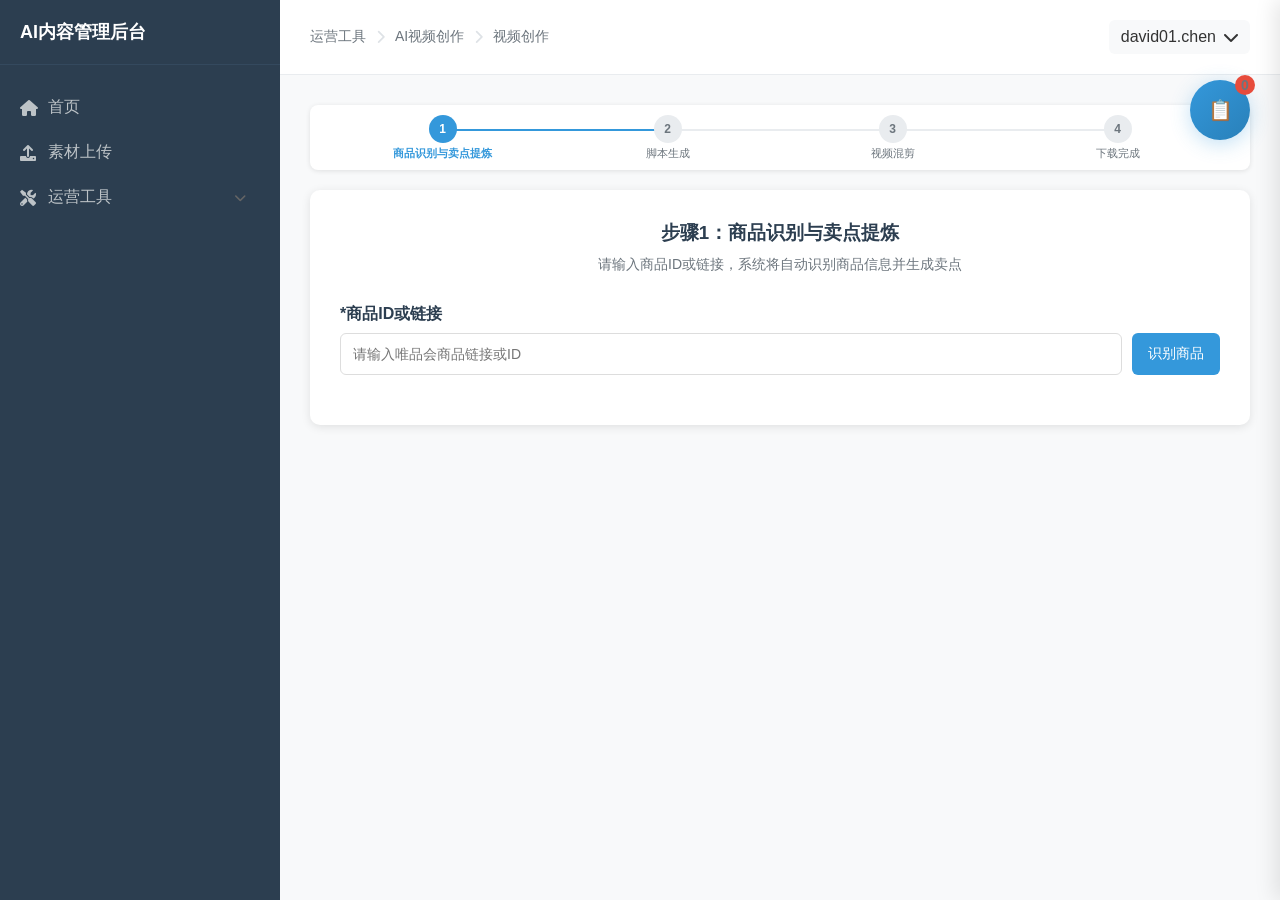
==== commit 150ad31f: "feat: 完善视频工具功能 - 实现三级品类选择器，支持层级展开和选择 - 添加商品信息展示模块，支持mock数据 - 实现脚本字数筛选功能 - 优化任务列表交互，支持最小化和键盘快捷键 - 实现视" ====
--- a/index.html
+++ b/index.html
@@ -302,8 +302,27 @@
 
                 <!-- 步骤2：脚本生成 -->
                 <div class="step-content" id="step2">
-                    <div class="step-header">
-                        <h3>脚本生成</h3>
+                    <!-- 商品信息展示模块 -->
+                    <div class="product-info-display" id="productInfoDisplay">
+                        <div class="product-info-header">
+                            <i class="fas fa-info-circle"></i>
+                            <span>确认的商品信息</span>
+                        </div>
+                        <div class="product-info-content">
+                            <div class="product-info-row">
+                                <label>商品标题：</label>
+                                <span class="product-title" id="confirmedProductTitle">儿童纯棉百搭小清新碎花上衣</span>
+                            </div>
+                            <div class="product-info-row">
+                                <label>商品卖点：</label>
+                                <div class="product-selling-points" id="confirmedSellingPoints">
+                                    <span class="selling-point-tag">亲肤柔软</span>
+                                    <span class="selling-point-tag">透气不闷热</span>
+                                    <span class="selling-point-tag">荷叶领口</span>
+                                    <span class="selling-point-tag">纯棉面料</span>
+                                </div>
+                            </div>
+                        </div>
                     </div>
                     
                     <div class="script-generation-layout">
@@ -382,9 +401,13 @@
                                 <!-- 字数范围 -->
                                 <div class="config-item">
                                     <label class="required">字数范围</label>
-                                    <div class="word-count-display">
-                                        <span class="word-count">50-75字</span>
-                                        <span class="duration-hint">≈10-15S正常口播时长</span>
+                                    <div class="word-count-selector">
+                                        <select class="config-select" id="wordCountRange" onchange="updateWordCountDisplay()">
+                                            <option value="50-75">50-75字 (≈10-15S正常口播时长)</option>
+                                            <option value="75-150">75-150字 (≈15-30S正常口播时长)</option>
+                                            <option value="150-300">150-300字 (≈30-60S正常口播时长)</option>
+                                            <option value="300+">≥300字 (≈60S正常口播时长)</option>
+                                        </select>
                                     </div>
                                 </div>
                             </div>
@@ -395,17 +418,48 @@
                                 <div class="config-item">
                                     <label>爆款脚本</label>
                                     <div class="hot-script-section">
-                                        <select class="config-select" id="categorySelect" onchange="updateRecommendationByCategory()">
-                                            <option value="">选择品类: 请选择▼</option>
-                                            <option value="clothing">服装鞋帽</option>
-                                            <option value="beauty">美妆护肤</option>
-                                            <option value="digital">数码家电</option>
-                                            <option value="food">食品饮料</option>
-                                            <option value="home">家居用品</option>
-                                            <option value="sports">运动户外</option>
-                                        </select>
-                                        <input type="text" class="config-input" value="亲肤柔软 透气不闷热" placeholder="请输入商品卖点">
-                                        <small class="config-hint">填写上方商品卖点会自动匹配到该栏</small>
+                                        <!-- 三级品类选择器 -->
+                                        <div class="category-selector" id="categorySelector">
+                                            <div class="category-level" id="level1">
+                                                <div class="category-header" onclick="toggleCategoryLevel('level1')">
+                                                    <span class="category-label">一级品类</span>
+                                                    <span class="category-placeholder" style="color: #333;">服装鞋帽</span>
+                                                    <i class="fas fa-chevron-down expand-icon"></i>
+                                                </div>
+                                                <div class="category-options" id="level1Options">
+                                                    <!-- 一级品类选项将通过JavaScript动态生成 -->
+                                                </div>
+                                            </div>
+                                            
+                                            <div class="category-level" id="level2">
+                                                <div class="category-header" onclick="toggleCategoryLevel('level2')">
+                                                    <span class="category-label">二级品类</span>
+                                                    <span class="category-placeholder" style="color: #333;">女装</span>
+                                                    <i class="fas fa-chevron-down expand-icon"></i>
+                                                </div>
+                                                <div class="category-options" id="level2Options">
+                                                    <!-- 二级品类选项将通过JavaScript动态生成 -->
+                                                </div>
+                                            </div>
+                                            
+                                            <div class="category-level" id="level3">
+                                                <div class="category-header" onclick="toggleCategoryLevel('level3')">
+                                                    <span class="category-label">三级品类</span>
+                                                    <span class="category-placeholder" style="color: #333;">上衣</span>
+                                                    <i class="fas fa-chevron-down expand-icon"></i>
+                                                </div>
+                                                <div class="category-options" id="level3Options">
+                                                    <!-- 三级品类选项将通过JavaScript动态生成 -->
+                                                </div>
+                                            </div>
+                                            
+                                            <!-- 当前选择显示 -->
+                                            <div class="selected-category" id="selectedCategory" style="display: flex;">
+                                                <span class="selected-label">已选择：</span>
+                                                <span class="selected-path" id="selectedPath">服装鞋帽 > 女装 > 上衣</span>
+                                                <button class="btn btn-sm btn-outline" onclick="clearCategorySelection()">重新选择</button>
+                                            </div>
+                                        </div>
                                     </div>
                                 </div>
 
@@ -461,75 +515,127 @@
                         <p>基于脚本和素材进行智能混剪，生成最终视频</p>
                     </div>
                     
-                    <div class="video-mixing">
-                        <!-- 素材预览 -->
-                        <div class="material-preview">
-                            <h4>可用素材</h4>
-                            <div class="material-grid">
-                                <div class="material-item">
-                                    <img src="https://via.placeholder.com/150x100/90EE90/000000?text=素材1" alt="素材">
-                                    <span class="material-duration">15s</span>
-                                </div>
-                                <div class="material-item">
-                                    <img src="https://via.placeholder.com/150x100/87CEEB/000000?text=素材2" alt="素材">
-                                    <span class="material-duration">20s</span>
-                                </div>
-                                <div class="material-item">
-                                    <img src="https://via.placeholder.com/150x100/DDA0DD/000000?text=素材3" alt="素材">
-                                    <span class="material-duration">12s</span>
-                                </div>
-                            </div>
-                        </div>
-
-                        <!-- 混剪设置 -->
-                        <div class="mixing-settings">
-                            <h4>混剪设置</h4>
-                            <div class="setting-options">
-                                <div class="setting-item">
-                                    <label>
-                                        <input type="checkbox" checked>
-                                        自动匹配素材片段
-                                    </label>
-                                </div>
-                                <div class="setting-item">
-                                    <label>
-                                        <input type="checkbox">
-                                        手动调整片段顺序
-                                    </label>
-                                </div>
-                                <div class="setting-item">
-                                    <label>
-                                        <input type="checkbox">
-                                        添加前贴/后贴视频
-                                    </label>
-                                </div>
-                            </div>
-                        </div>
-
-                        <!-- 混剪进度 -->
-                        <div class="mixing-progress">
-                            <h4>混剪进度</h4>
-                            <div class="progress-bar">
-                                <div class="progress-fill" style="width: 0%"></div>
-                            </div>
-                            <div class="progress-text">准备中...</div>
-                        </div>
-
-                        <!-- 预览区域 -->
-                        <div class="video-preview" id="videoPreview" style="display: none;">
-                            <h4>视频预览</h4>
-                            <div class="preview-container">
-                                <video controls>
-                                    <source src="" type="video/mp4">
-                                    您的浏览器不支持视频播放
-                                </video>
-                            </div>
-                            <div class="preview-actions">
-                                <button class="btn btn-primary" onclick="approveVideo()">审核通过</button>
-                                <button class="btn btn-secondary" onclick="rejectVideo()">审核不通过</button>
-                                <button class="btn btn-outline" onclick="editVideo()">编辑视频</button>
-                            </div>
-                        </div>
+                    <div class="video-editing-layout">
+                        <!-- 左侧脚本区域 -->
+                        <div class="script-panel">
+                            <div class="panel-header">
+                                <h4>脚本内容</h4>
+                                <span class="script-duration">预计时长：45秒</span>
+                            </div>
+                            <div class="script-content" id="scriptContent">
+                                <div class="script-sentence" data-segment="1" data-time="0-8">
+                                    <span class="sentence-number">1</span>
+                                    <span class="sentence-text">大家好，今天给大家推荐一款超美的儿童纯棉上衣！</span>
+                                    <span class="sentence-duration">8s</span>
+                                </div>
+                                <div class="script-sentence" data-segment="2" data-time="8-18">
+                                    <span class="sentence-number">2</span>
+                                    <span class="sentence-text">这款小清新碎花上衣采用100%纯棉面料制作，亲肤柔软透气不闷热。</span>
+                                    <span class="sentence-duration">10s</span>
+                                </div>
+                                <div class="script-sentence" data-segment="3" data-time="18-28">
+                                    <span class="sentence-number">3</span>
+                                    <span class="sentence-text">荷叶领口设计甜美可爱，碎花图案时尚百搭。</span>
+                                    <span class="sentence-duration">10s</span>
+                                </div>
+                                <div class="script-sentence" data-segment="4" data-time="28-38">
+                                    <span class="sentence-number">4</span>
+                                    <span class="sentence-text">无论是日常穿搭还是聚会场合都能轻松驾驭。</span>
+                                    <span class="sentence-duration">10s</span>
+                                </div>
+                                <div class="script-sentence" data-segment="5" data-time="38-45">
+                                    <span class="sentence-number">5</span>
+                                    <span class="sentence-text">妈妈们快来给宝贝选购吧！</span>
+                                    <span class="sentence-duration">7s</span>
+                                </div>
+                            </div>
+                        </div>
+                        
+                        <!-- 右侧镜头区域 -->
+                        <div class="shots-panel">
+                            <div class="panel-header">
+                                <h4>镜头画面</h4>
+                                <span class="shots-count">共5个镜头</span>
+                            </div>
+                            <div class="shots-grid" id="shotsGrid">
+                                <div class="shot-item" data-segment="1" onclick="selectShot(1)">
+                                    <div class="shot-thumbnail">
+                                        <img src="https://via.placeholder.com/200x150/FF6B6B/FFFFFF?text=开场介绍" alt="镜头1">
+                                        <div class="shot-overlay">
+                                            <i class="fas fa-play"></i>
+                                        </div>
+                                    </div>
+                                    <div class="shot-info">
+                                        <span class="shot-number">镜头1</span>
+                                        <span class="shot-duration">0-8s</span>
+                                        <span class="shot-description">开场介绍</span>
+                                    </div>
+                                </div>
+                                
+                                <div class="shot-item" data-segment="2" onclick="selectShot(2)">
+                                    <div class="shot-thumbnail">
+                                        <img src="https://via.placeholder.com/200x150/4ECDC4/FFFFFF?text=面料展示" alt="镜头2">
+                                        <div class="shot-overlay">
+                                            <i class="fas fa-play"></i>
+                                        </div>
+                                    </div>
+                                    <div class="shot-info">
+                                        <span class="shot-number">镜头2</span>
+                                        <span class="shot-duration">8-18s</span>
+                                        <span class="shot-description">面料质感展示</span>
+                                    </div>
+                                </div>
+                                
+                                <div class="shot-item" data-segment="3" onclick="selectShot(3)">
+                                    <div class="shot-thumbnail">
+                                        <img src="https://via.placeholder.com/200x150/45B7D1/FFFFFF?text=设计细节" alt="镜头3">
+                                        <div class="shot-overlay">
+                                            <i class="fas fa-play"></i>
+                                        </div>
+                                    </div>
+                                    <div class="shot-info">
+                                        <span class="shot-number">镜头3</span>
+                                        <span class="shot-duration">18-28s</span>
+                                        <span class="shot-description">荷叶领口设计</span>
+                                    </div>
+                                </div>
+                                
+                                <div class="shot-item" data-segment="4" onclick="selectShot(4)">
+                                    <div class="shot-thumbnail">
+                                        <img src="https://via.placeholder.com/200x150/F7DC6F/FFFFFF?text=搭配展示" alt="镜头4">
+                                        <div class="shot-overlay">
+                                            <i class="fas fa-play"></i>
+                                        </div>
+                                    </div>
+                                    <div class="shot-info">
+                                        <span class="shot-number">镜头4</span>
+                                        <span class="shot-duration">28-38s</span>
+                                        <span class="shot-description">搭配场景展示</span>
+                                    </div>
+                                </div>
+                                
+                                <div class="shot-item" data-segment="5" onclick="selectShot(5)">
+                                    <div class="shot-thumbnail">
+                                        <img src="https://via.placeholder.com/200x150/BB8FCE/FFFFFF?text=购买引导" alt="镜头5">
+                                        <div class="shot-overlay">
+                                            <i class="fas fa-play"></i>
+                                        </div>
+                                    </div>
+                                    <div class="shot-info">
+                                        <span class="shot-number">镜头5</span>
+                                        <span class="shot-duration">38-45s</span>
+                                        <span class="shot-description">购买引导</span>
+                                    </div>
+                                </div>
+                            </div>
+                        </div>
+                    </div>
+                    
+                    <!-- 底部操作区域 -->
+                    <div class="video-actions">
+                        <button class="btn btn-outline" onclick="previewVideo()">预览视频</button>
+                        <button class="btn btn-secondary" onclick="editShots()">编辑镜头</button>
+                        <button class="btn btn-primary" onclick="generateVideo()">生成视频</button>
                     </div>
                 </div>
 
@@ -632,11 +738,21 @@
         </div>
     </div>
 
+    <!-- 任务抽屉背景遮罩 -->
+    <div id="taskDrawerOverlay" class="task-drawer-overlay" onclick="closeTaskDrawer()"></div>
+    
     <!-- 任务抽屉 -->
     <div id="taskDrawer" class="task-drawer">
         <div class="drawer-header">
             <h3>任务列表</h3>
-            <button class="drawer-close" onclick="closeTaskDrawer()">&times;</button>
+            <div class="drawer-close-actions">
+                <button class="drawer-minimize" onclick="minimizeTaskDrawer()" title="最小化">
+                    <i class="fas fa-minus"></i>
+                </button>
+                <button class="drawer-close" onclick="closeTaskDrawer()" title="关闭">
+                    <i class="fas fa-times"></i>
+                </button>
+            </div>
         </div>
         <div class="drawer-content">
             <!-- 搜索区域 -->
--- a/styles.css
+++ b/styles.css
@@ -936,6 +936,670 @@
     display: flex;
     flex-direction: column;
     gap: 8px;
+}
+
+/* 商品信息展示模块 */
+.product-info-display {
+    background: #f8f9fa;
+    border: 1px solid #e9ecef;
+    border-radius: 8px;
+    margin-bottom: 24px;
+    overflow: hidden;
+}
+
+.product-info-header {
+    background: #fff;
+    padding: 12px 16px;
+    border-bottom: 1px solid #e9ecef;
+    display: flex;
+    align-items: center;
+    gap: 8px;
+    font-weight: 500;
+    color: #495057;
+}
+
+.product-info-header i {
+    color: #007bff;
+    font-size: 16px;
+}
+
+.product-info-content {
+    padding: 16px;
+}
+
+.product-info-row {
+    display: flex;
+    align-items: flex-start;
+    margin-bottom: 12px;
+}
+
+.product-info-row:last-child {
+    margin-bottom: 0;
+}
+
+.product-info-row label {
+    font-weight: 500;
+    color: #495057;
+    min-width: 80px;
+    margin-right: 12px;
+    flex-shrink: 0;
+}
+
+.product-title {
+    color: #212529;
+    font-weight: 500;
+    flex: 1;
+}
+
+.product-selling-points {
+    flex: 1;
+    display: flex;
+    flex-wrap: wrap;
+    gap: 8px;
+}
+
+.product-selling-points .selling-point-tag {
+    background: #007bff;
+    color: white;
+    padding: 4px 12px;
+    border-radius: 16px;
+    font-size: 12px;
+    font-weight: 500;
+}
+
+.product-selling-points .no-data {
+    color: #6c757d;
+    font-style: italic;
+}
+
+/* 视频编辑页面样式 */
+.video-editing-layout {
+    display: flex;
+    gap: 24px;
+    margin-bottom: 24px;
+}
+
+.script-panel,
+.shots-panel {
+    flex: 1;
+    background: #f8f9fa;
+    border-radius: 8px;
+    overflow: hidden;
+}
+
+.panel-header {
+    background: #fff;
+    padding: 16px 20px;
+    border-bottom: 1px solid #e9ecef;
+    display: flex;
+    justify-content: space-between;
+    align-items: center;
+}
+
+.panel-header h4 {
+    margin: 0;
+    color: #2c3e50;
+    font-size: 16px;
+    font-weight: 600;
+}
+
+.script-duration,
+.shots-count {
+    color: #6c757d;
+    font-size: 14px;
+}
+
+/* 脚本内容样式 */
+.script-content {
+    padding: 20px;
+    max-height: 500px;
+    overflow-y: auto;
+}
+
+.script-sentence {
+    display: flex;
+    align-items: center;
+    gap: 12px;
+    padding: 12px 16px;
+    margin-bottom: 8px;
+    background: #fff;
+    border-radius: 6px;
+    border: 2px solid transparent;
+    cursor: pointer;
+    transition: all 0.3s ease;
+}
+
+.script-sentence:hover {
+    border-color: #e9ecef;
+    box-shadow: 0 2px 8px rgba(0,0,0,0.1);
+}
+
+.script-sentence.highlighted {
+    background: #fff3cd;
+    border-color: #ffc107;
+    box-shadow: 0 4px 12px rgba(255, 193, 7, 0.3);
+}
+
+.sentence-number {
+    background: #007bff;
+    color: white;
+    width: 24px;
+    height: 24px;
+    border-radius: 50%;
+    display: flex;
+    align-items: center;
+    justify-content: center;
+    font-size: 12px;
+    font-weight: bold;
+    flex-shrink: 0;
+}
+
+.sentence-text {
+    flex: 1;
+    color: #2c3e50;
+    line-height: 1.5;
+}
+
+.sentence-duration {
+    color: #6c757d;
+    font-size: 12px;
+    background: #e9ecef;
+    padding: 2px 8px;
+    border-radius: 12px;
+    flex-shrink: 0;
+}
+
+/* 镜头网格样式 */
+.shots-grid {
+    padding: 20px;
+    display: grid;
+    grid-template-columns: repeat(auto-fit, minmax(200px, 1fr));
+    gap: 16px;
+    max-height: 500px;
+    overflow-y: auto;
+}
+
+.shot-item {
+    background: #fff;
+    border-radius: 8px;
+    overflow: hidden;
+    border: 2px solid transparent;
+    cursor: pointer;
+    transition: all 0.3s ease;
+}
+
+.shot-item:hover {
+    border-color: #e9ecef;
+    box-shadow: 0 4px 12px rgba(0,0,0,0.1);
+    transform: translateY(-2px);
+}
+
+.shot-item.selected {
+    border-color: #007bff;
+    box-shadow: 0 6px 20px rgba(0, 123, 255, 0.3);
+}
+
+.shot-thumbnail {
+    position: relative;
+    width: 100%;
+    height: 120px;
+    overflow: hidden;
+}
+
+.shot-thumbnail img {
+    width: 100%;
+    height: 100%;
+    object-fit: cover;
+}
+
+.shot-overlay {
+    position: absolute;
+    top: 50%;
+    left: 50%;
+    transform: translate(-50%, -50%);
+    background: rgba(0, 0, 0, 0.7);
+    color: white;
+    width: 40px;
+    height: 40px;
+    border-radius: 50%;
+    display: flex;
+    align-items: center;
+    justify-content: center;
+    opacity: 0;
+    transition: opacity 0.3s ease;
+}
+
+.shot-item:hover .shot-overlay {
+    opacity: 1;
+}
+
+.shot-info {
+    padding: 12px;
+    display: flex;
+    flex-direction: column;
+    gap: 4px;
+}
+
+.shot-number {
+    font-weight: 600;
+    color: #2c3e50;
+    font-size: 14px;
+}
+
+.shot-duration {
+    color: #007bff;
+    font-size: 12px;
+    font-weight: 500;
+}
+
+.shot-description {
+    color: #6c757d;
+    font-size: 12px;
+}
+
+/* 底部操作区域 */
+.video-actions {
+    display: flex;
+    justify-content: center;
+    gap: 16px;
+    padding: 24px 0;
+    border-top: 1px solid #e9ecef;
+}
+
+/* 响应式设计 */
+@media (max-width: 768px) {
+    .video-editing-layout {
+        flex-direction: column;
+    }
+    
+    .shots-grid {
+        grid-template-columns: repeat(2, 1fr);
+    }
+    
+    .script-sentence {
+        flex-direction: column;
+        align-items: flex-start;
+        gap: 8px;
+    }
+    
+    .sentence-duration {
+        align-self: flex-end;
+    }
+}
+
+/* 视频库预览增强样式 */
+.video-type-indicator {
+    position: absolute;
+    top: 8px;
+    left: 8px;
+    display: flex;
+    flex-direction: column;
+    gap: 2px;
+    z-index: 3;
+}
+
+.indicator-item {
+    display: flex;
+    align-items: center;
+    gap: 4px;
+    padding: 2px 6px;
+    background: rgba(0, 0, 0, 0.7);
+    color: rgba(255, 255, 255, 0.7);
+    border-radius: 12px;
+    font-size: 10px;
+    font-weight: 500;
+    transition: all 0.3s ease;
+    cursor: pointer;
+}
+
+.indicator-item.active {
+    background: #007bff;
+    color: white;
+    transform: scale(1.05);
+}
+
+.indicator-item i {
+    font-size: 10px;
+}
+
+.indicator-item span {
+    font-size: 9px;
+}
+
+.processing-status {
+    position: absolute;
+    bottom: 8px;
+    left: 8px;
+    z-index: 3;
+}
+
+.processing-tags {
+    display: flex;
+    gap: 4px;
+    flex-wrap: wrap;
+}
+
+.processing-tags .tag {
+    background: rgba(255, 193, 7, 0.9);
+    color: #000;
+    padding: 2px 6px;
+    border-radius: 8px;
+    font-size: 8px;
+    font-weight: 500;
+    backdrop-filter: blur(4px);
+}
+
+.video-preview-img {
+    transition: all 0.3s ease;
+}
+
+.library-video-thumbnail:hover .video-preview-img {
+    transform: scale(1.02);
+}
+
+.library-video-thumbnail:hover .indicator-item {
+    background: rgba(0, 0, 0, 0.8);
+}
+
+.library-video-thumbnail:hover .indicator-item.active {
+    background: #0056b3;
+}
+
+/* 悬停提示效果 */
+.library-video-thumbnail::before {
+    content: '';
+    position: absolute;
+    top: 0;
+    left: 0;
+    right: 0;
+    bottom: 0;
+    background: linear-gradient(45deg, transparent 49%, rgba(0, 123, 255, 0.1) 50%, transparent 51%);
+    opacity: 0;
+    transition: opacity 0.3s ease;
+    pointer-events: none;
+    z-index: 1;
+}
+
+.library-video-thumbnail:hover::before {
+    opacity: 1;
+}
+
+/* 响应式设计 */
+@media (max-width: 768px) {
+    .indicator-item {
+        padding: 1px 4px;
+        gap: 2px;
+    }
+    
+    .indicator-item span {
+        display: none;
+    }
+    
+    .indicator-item i {
+        font-size: 12px;
+    }
+    
+    .processing-tags .tag {
+        font-size: 7px;
+        padding: 1px 4px;
+    }
+}
+
+/* 原料库视频预览菜单样式 */
+.material-video-thumbnail {
+    position: relative;
+    width: 80px;
+    height: 60px;
+    border-radius: 4px;
+    overflow: hidden;
+}
+
+.material-preview-img {
+    width: 100%;
+    height: 100%;
+    object-fit: cover;
+    transition: all 0.3s ease;
+    border-radius: 4px;
+}
+
+.material-video-thumbnail:hover .material-preview-img {
+    transform: scale(1.02);
+}
+
+/* 预览按钮容器 */
+.preview-button-container {
+    position: relative;
+    display: inline-block;
+}
+
+/* 预览选项菜单 */
+.material-preview-menu {
+    position: absolute;
+    top: 100%;
+    right: 0;
+    background: white;
+    border: 1px solid #ddd;
+    border-radius: 6px;
+    box-shadow: 0 4px 12px rgba(0, 0, 0, 0.15);
+    z-index: 1000;
+    overflow: hidden;
+    min-width: 100px;
+    margin-top: 2px;
+}
+
+.preview-option {
+    display: flex;
+    align-items: center;
+    gap: 8px;
+    padding: 10px 12px;
+    cursor: pointer;
+    transition: all 0.2s ease;
+    font-size: 13px;
+    color: #333;
+    border-bottom: 1px solid #f0f0f0;
+    white-space: nowrap;
+}
+
+.preview-option:last-child {
+    border-bottom: none;
+}
+
+.preview-option:hover {
+    background: #f8f9fa;
+    color: #007bff;
+}
+
+.preview-option i {
+    font-size: 12px;
+    width: 16px;
+    text-align: center;
+}
+
+.preview-option span {
+    font-weight: 500;
+}
+
+/* 原料库表格样式调整 */
+.material-table .thumbnail-column {
+    width: 100px;
+    text-align: center;
+}
+
+.material-table .row-actions {
+    position: relative;
+}
+
+.material-table .action-buttons {
+    display: flex;
+    gap: 4px;
+    justify-content: center;
+    align-items: center;
+}
+
+/* 响应式设计 */
+@media (max-width: 768px) {
+    .material-video-thumbnail {
+        width: 60px;
+        height: 45px;
+    }
+    
+    .material-preview-menu {
+        min-width: 85px;
+        right: -10px;
+    }
+    
+    .preview-option {
+        padding: 8px 10px;
+        font-size: 12px;
+    }
+    
+    .preview-option i {
+        font-size: 11px;
+        width: 14px;
+    }
+    
+    .material-table .action-buttons {
+        gap: 2px;
+    }
+}
+
+/* 三级品类选择器样式 */
+.category-selector {
+    border: 1px solid #ddd;
+    border-radius: 8px;
+    background: white;
+    overflow: hidden;
+}
+
+.category-level {
+    border-bottom: 1px solid #f0f0f0;
+}
+
+.category-level:last-child {
+    border-bottom: none;
+}
+
+.category-header {
+    display: flex;
+    align-items: center;
+    padding: 12px 16px;
+    cursor: pointer;
+    transition: all 0.3s ease;
+    background: #f8f9fa;
+}
+
+.category-header:hover {
+    background: #e9ecef;
+}
+
+.category-header.expanded {
+    background: #e3f2fd;
+    border-bottom: 1px solid #ddd;
+}
+
+.category-label {
+    font-size: 14px;
+    font-weight: 600;
+    color: #333;
+    min-width: 80px;
+    margin-right: 12px;
+}
+
+.category-placeholder {
+    flex: 1;
+    font-size: 14px;
+    color: #666;
+}
+
+.category-placeholder.selected {
+    color: #333;
+    font-weight: 500;
+}
+
+.expand-icon {
+    font-size: 12px;
+    color: #666;
+    transition: transform 0.3s ease;
+}
+
+.category-header.expanded .expand-icon {
+    transform: rotate(180deg);
+}
+
+.category-options {
+    display: none;
+    background: white;
+    border-top: 1px solid #f0f0f0;
+    position: relative;
+    z-index: 1000;
+    max-height: 300px;
+    overflow-y: auto;
+}
+
+.category-options.show {
+    display: block;
+}
+
+.category-option {
+    display: flex;
+    align-items: center;
+    padding: 10px 16px 10px 32px;
+    cursor: pointer;
+    transition: all 0.3s ease;
+    border-bottom: 1px solid #f8f9fa;
+}
+
+.category-option:hover {
+    background: #f0f4ff;
+}
+
+.category-option.selected {
+    background: #e3f2fd;
+    color: #1976d2;
+    font-weight: 500;
+}
+
+.category-option:last-child {
+    border-bottom: none;
+}
+
+.category-option-name {
+    flex: 1;
+    font-size: 14px;
+}
+
+.category-option-count {
+    font-size: 12px;
+    color: #999;
+    margin-left: 8px;
+}
+
+/* 已选择品类显示 */
+.selected-category {
+    padding: 12px 16px;
+    background: #f0f4ff;
+    border-top: 1px solid #e3f2fd;
+    display: flex;
+    align-items: center;
+    gap: 12px;
+}
+
+.selected-label {
+    font-size: 14px;
+    color: #666;
+    font-weight: 500;
+}
+
+.selected-path {
+    flex: 1;
+    font-size: 14px;
+    color: #1976d2;
+    font-weight: 500;
+}
+
+.selected-category .btn {
+    font-size: 12px;
+    padding: 4px 8px;
 }
 
 .config-select {
@@ -1546,6 +2210,26 @@
     justify-content: center;
     font-size: 12px;
     font-weight: bold;
+}
+
+/* 任务抽屉背景遮罩 */
+.task-drawer-overlay {
+    position: fixed;
+    top: 0;
+    left: 0;
+    width: 100vw;
+    height: 100vh;
+    background: rgba(0, 0, 0, 0.3);
+    opacity: 0;
+    visibility: hidden;
+    transition: all 0.3s ease;
+    z-index: 1000;
+    cursor: pointer;
+}
+
+.task-drawer-overlay.show {
+    opacity: 1;
+    visibility: visible;
 }
 
 /* 任务抽屉 */
@@ -1567,6 +2251,15 @@
     right: 0;
 }
 
+.task-drawer.minimized {
+    height: 60px;
+    overflow: hidden;
+}
+
+.task-drawer.minimized .drawer-content {
+    display: none;
+}
+
 .drawer-header {
     display: flex;
     justify-content: space-between;
@@ -1582,24 +2275,41 @@
     font-size: 18px;
 }
 
+.drawer-close-actions {
+    display: flex;
+    gap: 8px;
+}
+
+.drawer-minimize,
 .drawer-close {
     background: none;
     border: none;
-    font-size: 24px;
+    font-size: 16px;
     cursor: pointer;
     color: #6c757d;
-    width: 30px;
-    height: 30px;
+    width: 32px;
+    height: 32px;
     display: flex;
     align-items: center;
     justify-content: center;
-    border-radius: 50%;
+    border-radius: 6px;
     transition: all 0.3s ease;
 }
 
+.drawer-minimize:hover,
 .drawer-close:hover {
     background: #e9ecef;
     color: #2c3e50;
+}
+
+.drawer-minimize:hover {
+    background: #fff3cd;
+    color: #856404;
+}
+
+.drawer-close:hover {
+    background: #f8d7da;
+    color: #721c24;
 }
 
 .drawer-content {
@@ -1935,6 +2645,21 @@
     .task-drawer {
         width: 100vw;
         right: -100vw;
+    }
+    
+    .task-drawer.minimized {
+        height: 50px;
+    }
+    
+    .drawer-close-actions {
+        gap: 4px;
+    }
+    
+    .drawer-minimize,
+    .drawer-close {
+        width: 28px;
+        height: 28px;
+        font-size: 14px;
     }
     
     .voice-options {
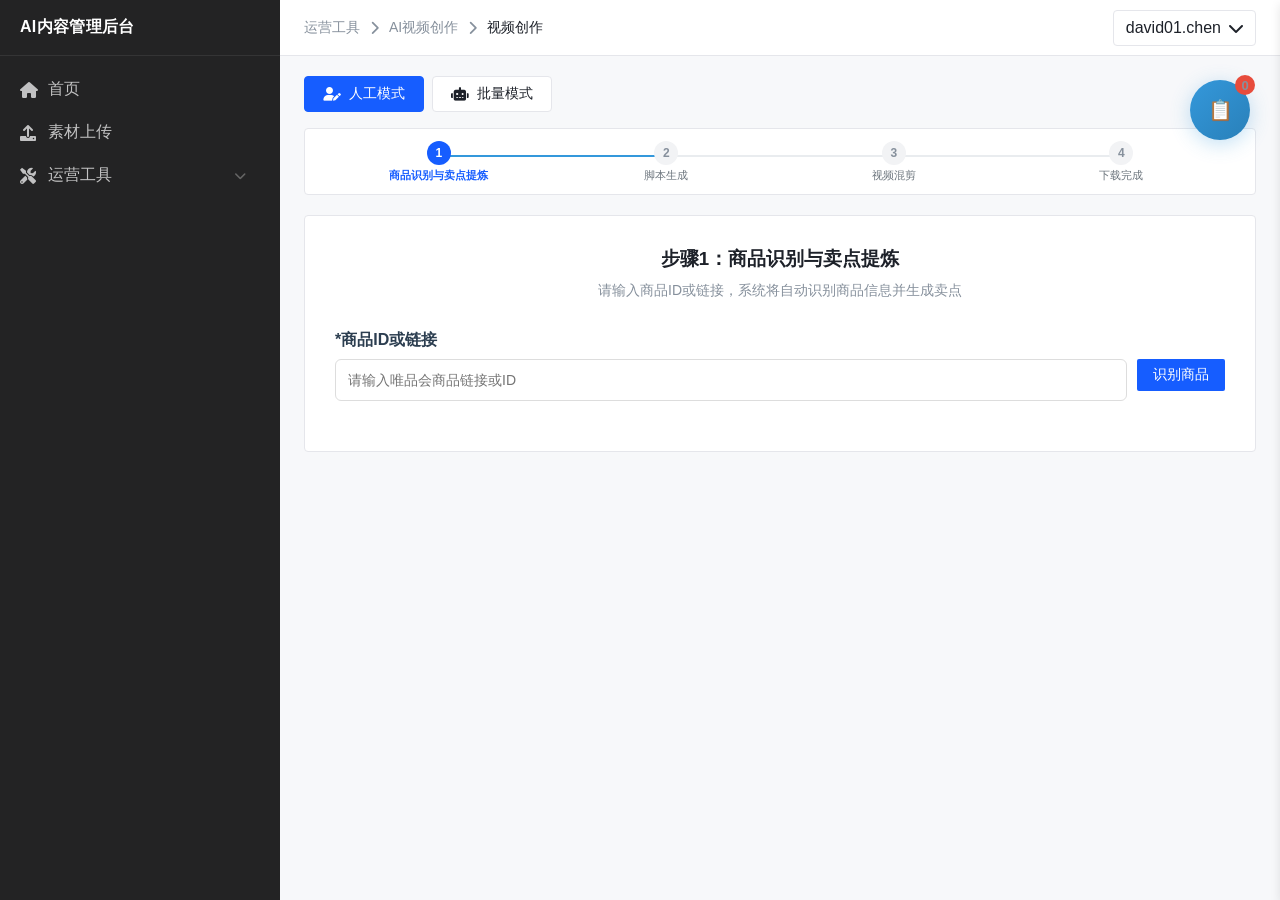
==== commit 6dea5793: "feat: 批量模式、Excel 导入与任务列表体验升级 新增批量模式（商品+脚本配置、AI/Excel 导入）、BGM 库与任务卡片展示优化，并统一 Arco 风格界面以便 GitHub Pages" ====
--- a/index.html
+++ b/index.html
@@ -4,7 +4,7 @@
     <meta charset="UTF-8">
     <meta name="viewport" content="width=device-width, initial-scale=1.0">
     <title>AI视频工具 - 内容管理后台</title>
-    <link rel="stylesheet" href="styles.css">
+    <link rel="stylesheet" href="styles.css?v=automation-mode-43">
     <link href="https://cdnjs.cloudflare.com/ajax/libs/font-awesome/6.0.0/css/all.min.css" rel="stylesheet">
 </head>
 <body>
@@ -110,8 +110,23 @@
 
             <!-- 主要内容 -->
             <div class="content">
-                <!-- 流程步骤指示器 -->
-                <div class="process-steps">
+                <!-- 生产模式切换 -->
+                <div class="production-mode-switch">
+                    <div class="mode-tabs">
+                        <button class="mode-tab active" id="manualModeTab" onclick="switchProductionMode('manual')">
+                            <i class="fas fa-user-edit"></i>
+                            人工模式
+                        </button>
+                        <button class="mode-tab" id="automationModeTab" onclick="switchProductionMode('automation')">
+                            <i class="fas fa-robot"></i>
+                            批量模式
+                        </button>
+                    </div>
+                </div>
+
+                <div id="manualProductionMode">
+                    <!-- 流程步骤指示器 -->
+                    <div class="process-steps">
                     <div class="step active" data-step="1">
                         <div class="step-number">1</div>
                         <div class="step-title">商品识别与卖点提炼</div>
@@ -128,10 +143,10 @@
                         <div class="step-number">4</div>
                         <div class="step-title">下载完成</div>
                     </div>
-                </div>
-
-                <!-- 步骤1：商品识别与卖点提炼 -->
-                <div class="step-content active" id="step1">
+                    </div>
+
+                    <!-- 步骤1：商品识别与卖点提炼 -->
+                    <div class="step-content active" id="step1">
                     <div class="step-header">
                         <h3>步骤1：商品识别与卖点提炼</h3>
                         <p>请输入商品ID或链接，系统将自动识别商品信息并生成卖点</p>
@@ -144,6 +159,11 @@
                             <div class="input-group">
                                 <input type="text" id="productId" placeholder="请输入唯品会商品链接或ID">
                                 <button class="btn btn-primary" onclick="identifyProduct()">识别商品</button>
+                            </div>
+                            <!-- 原料库状态提示 -->
+                            <div class="material-hint" id="materialHint" style="display: none;">
+                                <span class="hint-text" id="materialHintText"></span>
+                                <button class="hint-link" id="materialHintLink" onclick="uploadNewMaterial()" style="display: none;">上传素材</button>
                             </div>
                         </div>
                         
@@ -298,10 +318,10 @@
                     <div class="step1-actions" id="step1Actions" style="display: none;">
                         <button class="btn btn-primary" onclick="goToScriptGeneration()">下一步</button>
                     </div>
-                </div>
-
-                <!-- 步骤2：脚本生成 -->
-                <div class="step-content" id="step2">
+                    </div>
+
+                    <!-- 步骤2：脚本生成 -->
+                    <div class="step-content" id="step2">
                     <!-- 商品信息展示模块 -->
                     <div class="product-info-display" id="productInfoDisplay">
                         <div class="product-info-header">
@@ -338,6 +358,21 @@
 
                             <!-- AI生成配置 -->
                             <div class="config-panel active" id="aiConfig">
+                                <!-- 模型选择 -->
+                                <div class="config-item">
+                                    <label>AI模型</label>
+                                    <div class="radio-group">
+                                        <label class="radio-item">
+                                            <input type="radio" name="aiModel" value="deepseekr1" checked>
+                                            <span>DeepSeekR1</span>
+                                        </label>
+                                        <label class="radio-item">
+                                            <input type="radio" name="aiModel" value="qwen">
+                                            <span>Qwen</span>
+                                        </label>
+                                    </div>
+                                </div>
+
                                 <!-- 应用场景 -->
                                 <div class="config-item">
                                     <label class="required">应用场景</label>
@@ -494,10 +529,47 @@
                             <div class="results-header">
                                 <h4>生成的脚本</h4>
                                 <div class="header-actions">
+                                    <!-- 音色配置 -->
                                     <button class="btn btn-outline" onclick="openVoiceToneModal()">
                                         <i class="fas fa-microphone"></i>
                                         音色：<span id="selectedTone">甜美女生</span>
                                     </button>
+                                    
+                                    <!-- 生成选项 -->
+                                    <div class="video-options-inline">
+                                        <div class="options-title">生成选项</div>
+                                        <div class="options-grid-inline">
+                                            <div class="option-item">
+                                                <label class="checkbox-label small">
+                                                    <input type="checkbox" id="scriptEnableSubtitles" checked onchange="handleScriptVideoOptionChange('scriptEnableSubtitles', this.checked)">
+                                                    <span class="checkmark"></span>
+                                                    字幕
+                                                </label>
+                                            </div>
+                                            <div class="option-item">
+                                                <label class="checkbox-label small">
+                                                    <input type="checkbox" id="scriptEnableBGM" checked onchange="handleScriptVideoOptionChange('scriptEnableBGM', this.checked)">
+                                                    <span class="checkmark"></span>
+                                                    BGM
+                                                </label>
+                                            </div>
+                                            <div class="option-item">
+                                                <label class="checkbox-label small">
+                                                    <input type="checkbox" id="scriptEnableFlowerText" checked onchange="handleScriptVideoOptionChange('scriptEnableFlowerText', this.checked)">
+                                                    <span class="checkmark"></span>
+                                                    四要素
+                                                </label>
+                                            </div>
+                                            <div class="option-item">
+                                                <label class="checkbox-label small">
+                                                    <input type="checkbox" id="scriptEnableEndBoard" checked onchange="handleScriptVideoOptionChange('scriptEnableEndBoard', this.checked)">
+                                                    <span class="checkmark"></span>
+                                                    尾板
+                                                </label>
+                                            </div>
+                                        </div>
+                                    </div>
+                                    
                                     <button class="btn btn-primary" onclick="startProduction()">开始制作</button>
                                 </div>
                             </div>
@@ -560,7 +632,7 @@
                             <div class="shots-grid" id="shotsGrid">
                                 <div class="shot-item" data-segment="1" onclick="selectShot(1)">
                                     <div class="shot-thumbnail">
-                                        <img src="https://via.placeholder.com/200x150/FF6B6B/FFFFFF?text=开场介绍" alt="镜头1">
+                                        <img src="https://youke1.picui.cn/s1/2025/08/25/68abcee61f235.png" alt="镜头1">
                                         <div class="shot-overlay">
                                             <i class="fas fa-play"></i>
                                         </div>
@@ -574,7 +646,7 @@
                                 
                                 <div class="shot-item" data-segment="2" onclick="selectShot(2)">
                                     <div class="shot-thumbnail">
-                                        <img src="https://via.placeholder.com/200x150/4ECDC4/FFFFFF?text=面料展示" alt="镜头2">
+                                        <img src="https://youke1.picui.cn/s1/2025/08/25/68abd1330b651.png" alt="镜头2">
                                         <div class="shot-overlay">
                                             <i class="fas fa-play"></i>
                                         </div>
@@ -588,7 +660,7 @@
                                 
                                 <div class="shot-item" data-segment="3" onclick="selectShot(3)">
                                     <div class="shot-thumbnail">
-                                        <img src="https://via.placeholder.com/200x150/45B7D1/FFFFFF?text=设计细节" alt="镜头3">
+                                        <img src="https://youke1.picui.cn/s1/2025/08/25/68abd13504421.jpg" alt="镜头3">
                                         <div class="shot-overlay">
                                             <i class="fas fa-play"></i>
                                         </div>
@@ -602,7 +674,7 @@
                                 
                                 <div class="shot-item" data-segment="4" onclick="selectShot(4)">
                                     <div class="shot-thumbnail">
-                                        <img src="https://via.placeholder.com/200x150/F7DC6F/FFFFFF?text=搭配展示" alt="镜头4">
+                                        <img src="https://youke1.picui.cn/s1/2025/08/25/68abd13484aea.png" alt="镜头4">
                                         <div class="shot-overlay">
                                             <i class="fas fa-play"></i>
                                         </div>
@@ -616,7 +688,7 @@
                                 
                                 <div class="shot-item" data-segment="5" onclick="selectShot(5)">
                                     <div class="shot-thumbnail">
-                                        <img src="https://via.placeholder.com/200x150/BB8FCE/FFFFFF?text=购买引导" alt="镜头5">
+                                        <img src="https://youke1.picui.cn/s1/2025/08/25/68abcee61f235.png" alt="镜头5">
                                         <div class="shot-overlay">
                                             <i class="fas fa-play"></i>
                                         </div>
@@ -689,6 +761,79 @@
                     </div>
                 </div>
 
+                </div>
+
+                <!-- 批量模式：商品 + 脚本前置配置 -->
+                <div id="automationProductionMode" class="automation-mode" style="display: none;">
+                    <div class="automation-hero">
+                        <div class="automation-hero-copy">
+                            <h3>批量配置商品 ID 与脚本文案</h3>
+                            <p>为每个商品填写 ID 与脚本文案（默认 3 条，可继续添加）；提交后系统基于已确认脚本执行视频生产，生产条数随脚本数量走。</p>
+                        </div>
+                    </div>
+
+                    <div class="automation-grid automation-grid-single">
+                        <section class="automation-panel automation-launch-panel">
+                            <div class="automation-product-rows-header">
+                                <h4>商品与脚本</h4>
+                                <div class="automation-product-rows-actions">
+                                    <button type="button" class="btn btn-outline btn-sm" onclick="triggerAutomationExcelUpload()">
+                                        <i class="fas fa-file-excel"></i>
+                                        上传EXCEL
+                                    </button>
+                                    <button type="button" class="btn btn-outline btn-sm" onclick="addAutomationProductRow()">
+                                        <i class="fas fa-plus"></i>
+                                        添加商品
+                                    </button>
+                                </div>
+                            </div>
+                            <input type="file" id="automationExcelInput" class="automation-excel-input" accept=".xlsx,.xls" onchange="handleAutomationExcelUpload(event)">
+                            <p class="automation-excel-tip">Excel 需包含「商品ID」「脚本」两列；同一商品ID多行将自动合并为该商品下的多条脚本。</p>
+
+                            <div id="automationProductRows" class="automation-product-rows"></div>
+
+                            <div class="automation-global-options">
+                                <label>生成选项</label>
+                                <div class="automation-option-row">
+                                    <label class="checkbox-label small">
+                                        <input type="checkbox" id="automationSubtitles" checked>
+                                        <span class="checkmark"></span>
+                                        字幕
+                                    </label>
+                                    <label class="checkbox-label small">
+                                        <input type="checkbox" id="automationBGM" checked>
+                                        <span class="checkmark"></span>
+                                        BGM
+                                    </label>
+                                    <label class="checkbox-label small">
+                                        <input type="checkbox" id="automationFlowerText" checked>
+                                        <span class="checkmark"></span>
+                                        四要素
+                                    </label>
+                                    <label class="checkbox-label small">
+                                        <input type="checkbox" id="automationEndBoard" checked>
+                                        <span class="checkmark"></span>
+                                        尾板
+                                    </label>
+                                </div>
+                            </div>
+
+                            <div class="automation-launch-note">
+                                <i class="fas fa-wand-magic-sparkles"></i>
+                                <span>脚本由人工前置确认；提交后自动完成商品识别、音色与视频参数配置及视频生产。</span>
+                            </div>
+
+                            <div class="automation-actions">
+                                <button class="btn btn-primary" onclick="startAutomationBatch()">
+                                    <i class="fas fa-paper-plane"></i>
+                                    提交并开始生产
+                                </button>
+                                <span id="automationInputHint">请至少添加 1 个商品并填写脚本</span>
+                            </div>
+                        </section>
+                    </div>
+                </div>
+
 
             </div>
         </div>
@@ -744,7 +889,7 @@
     <!-- 任务抽屉 -->
     <div id="taskDrawer" class="task-drawer">
         <div class="drawer-header">
-            <h3>任务列表</h3>
+            <h3>视频任务列表</h3>
             <div class="drawer-close-actions">
                 <button class="drawer-minimize" onclick="minimizeTaskDrawer()" title="最小化">
                     <i class="fas fa-minus"></i>
@@ -934,6 +1079,14 @@
                     <div class="filter-item">
                         <label>上传OA</label>
                         <input type="text" class="filter-input" placeholder="请输入上传OA">
+                    </div>
+                    <div class="filter-item">
+                        <label>视频类型</label>
+                        <select class="filter-select" id="videoTypeFilter">
+                            <option value="">全部</option>
+                            <option value="internal">内部镜头</option>
+                            <option value="proxy">代理视频</option>
+                        </select>
                     </div>
                 </div>
                 <div class="filter-actions">
@@ -969,6 +1122,7 @@
                                 <th>素材名称</th>
                                 <th>素材状态</th>
                                 <th>文件类型</th>
+                                <th>视频类型</th>
                                 <th>上传时间</th>
                                 <th>上传OA</th>
                                 <th class="actions-column">操作</th>
@@ -1062,6 +1216,21 @@
                         <div class="form-item">
                             <label>批次 *</label>
                             <input type="number" id="uploadBatch" placeholder="请输入批次号" min="1" required>
+                        </div>
+                    </div>
+                    <div class="form-row">
+                        <div class="form-item">
+                            <label>视频类型 *</label>
+                            <div class="radio-group">
+                                <label class="radio-item">
+                                    <input type="radio" name="videoType" value="internal" checked>
+                                    <span>内部镜头</span>
+                                </label>
+                                <label class="radio-item">
+                                    <input type="radio" name="videoType" value="proxy">
+                                    <span>代理视频</span>
+                                </label>
+                            </div>
                         </div>
                     </div>
                 </div>
@@ -1199,7 +1368,6 @@
                 </div>
                 <div class="editor-actions">
                     <button class="btn btn-primary" onclick="submitVideoChanges()">提交修改</button>
-                    <button class="btn btn-outline" onclick="saveToDraft()">保存到草稿</button>
                     <button class="btn btn-secondary" onclick="closeVideoEditor()">
                         <i class="fas fa-times"></i>
                     </button>
@@ -1216,22 +1384,22 @@
                 <div class="editor-control-panel">
                     <div class="control-section">
                         <h4>视频优化</h4>
-                        
+
                         <!-- 文本编辑区域 -->
                         <div class="text-editor">
-                            <label>文案</label>
-                            <textarea id="scriptText" placeholder="请输入视频文案..." oninput="updateCharacterCount()">夏日赫本风波点裙，清新优雅的设计风格，让你在炎炎夏日中展现独特的魅力。这款裙子采用优质面料，舒适透气，搭配简约的剪裁，完美诠释了赫本风格的经典与时尚。</textarea>
+                            <label>脚本文案</label>
+                            <textarea id="scriptText" placeholder="请输入视频文案..." oninput="updateCharacterCount()">跑步想要轻松，这双运动鞋千万要码住。唯品会大牌好货每天3折疯抢。这双安踏跑步鞋3.5折起，新用户可领至高25元券。双层中底能消化冲击，落地平稳保护膝盖，网眼排气满足慢跑。点击链接赶紧下单吧</textarea>
                             <div class="character-count">
-                                <span id="charCount">85</span>/102
+                                <span id="charCount">94</span>/102
                             </div>
                         </div>
 
                         <!-- 音色选择 -->
                         <div class="voice-selection">
                             <div class="voice-tabs">
-                                <button class="voice-tab active" onclick="switchVoiceTab('global')">全局</button>
-                                <button class="voice-tab" onclick="switchVoiceTab('switch')">切换</button>
-                                <button class="voice-tab" onclick="switchVoiceTab('dialect')">方言</button>
+                                <button class="voice-tab active" onclick="switchVoiceTab('male')">男性</button>
+                                <button class="voice-tab" onclick="switchVoiceTab('female')">女性</button>
+                                <button class="voice-tab" onclick="switchVoiceTab('neutral')">中性</button>
                             </div>
                             <div class="voice-grid" id="voiceGrid">
                                 <!-- 音色选项将在这里动态生成 -->
@@ -1254,6 +1422,43 @@
                                     <span class="slider-value" id="toneVolumeValue">85%</span>
                                 </div>
                             </div>
+                            
+                            <!-- 视频生成选项 -->
+                            <div class="video-options">
+                                <div class="options-title">生成选项</div>
+                                <div class="options-grid">
+                                    <div class="option-item">
+                                        <label class="checkbox-label small">
+                                            <input type="checkbox" id="enableSubtitles" checked onchange="handleVideoOptionChange('enableSubtitles', this.checked)">
+                                            <span class="checkmark"></span>
+                                            字幕
+                                        </label>
+                                    </div>
+                                    <div class="option-item bgm-option-group">
+                                        <label class="checkbox-label small">
+                                            <input type="checkbox" id="enableBGM" checked onchange="handleVideoOptionChange('enableBGM', this.checked)">
+                                            <span class="checkmark"></span>
+                                            BGM
+                                        </label>
+                                        <button type="button" class="bgm-change-link" onclick="openBgmLibrary()">更换BGM</button>
+                                        <span class="selected-bgm-label" id="selectedBgmLabel"></span>
+                                    </div>
+                                    <div class="option-item">
+                                        <label class="checkbox-label small">
+                                            <input type="checkbox" id="enableFlowerText" checked onchange="handleVideoOptionChange('enableFlowerText', this.checked)">
+                                            <span class="checkmark"></span>
+                                            四要素
+                                        </label>
+                                    </div>
+                                    <div class="option-item">
+                                        <label class="checkbox-label small">
+                                            <input type="checkbox" id="enableEndBoard" checked onchange="handleVideoOptionChange('enableEndBoard', this.checked)">
+                                            <span class="checkmark"></span>
+                                            尾板
+                                        </label>
+                                    </div>
+                                </div>
+                            </div>
                         </div>
                     </div>
                 </div>
@@ -1262,9 +1467,13 @@
                 <div class="editor-video-preview">
                     <div class="video-player-container">
                         <video id="editorVideoPlayer" controls preload="metadata">
-                            <source src="https://www.w3school.com.cn/i/movie.mp4" type="video/mp4">
+                            <source src="https://12131231-1302391623.cos.ap-beijing.myqcloud.com/VIP%E8%87%AAAAI%E7%88%86%E4%B8%B8%E6%8A%A4%E8%82%A4%E5%A5%970161%2B%E7%AB%96%E7%89%88%E8%A7%86%E9%A2%91%2B%E4%B8%B8%E7%BE%8E%2B%E7%BE%8E%E5%AE%B9%E6%8A%A4%E8%82%A4%2B6917920520629265102%2BAIGC%2B3.mp4" type="video/mp4">
                             您的浏览器不支持视频播放。
                         </video>
+                        <!-- 字幕覆盖层 -->
+                        <div id="subtitleOverlay" style="display:none;" class="video-subtitle-overlay">正在为您展示商品亮点，清爽透气，柔软亲肤</div>
+                        <!-- 四要素覆盖层（价格图片） -->
+                        <img id="fourElementsOverlay" style="display:none;" class="video-price-overlay" src="https://12131231-1302391623.cos.ap-beijing.myqcloud.com/%E4%BB%B7%E6%A0%BC%E6%A0%87%E5%9B%BE%E7%89%87.png" alt="价格信息">
                     </div>
                 </div>
             </div>
@@ -1290,6 +1499,190 @@
         </div>
     </div>
 
-    <script src="script.js"></script>
+    <!-- 视频替换弹窗 -->
+    <div class="video-replace-modal" id="videoReplaceModal">
+        <div class="video-replace-container">
+            <div class="video-replace-header">
+                <h3>替换视频片段</h3>
+                <div class="header-actions">
+                    <button class="btn btn-outline btn-sm" onclick="openVideoUploadModal()">
+                        <i class="fas fa-upload"></i>
+                        自主上传
+                    </button>
+                    <button class="close-btn" onclick="closeVideoReplaceModal()">
+                        <i class="fas fa-times"></i>
+                    </button>
+                </div>
+            </div>
+            <div class="video-replace-content">
+                <!-- 素材库选择区域 -->
+                <div class="material-library-section">
+                    <div class="library-header">
+                        <h5>素材库</h5>
+                        <div class="library-search">
+                            <input type="text" id="materialSearchInput" placeholder="搜索素材..." oninput="searchMaterials()">
+                            <i class="fas fa-search"></i>
+                        </div>
+                    </div>
+                    
+                    <div class="material-grid" id="materialGrid">
+                        <!-- 素材项目将在这里动态生成 -->
+                    </div>
+                    
+                    <div class="library-pagination">
+                        <div class="pagination-info">
+                            <span id="materialCount">共45条</span>
+                        </div>
+                        <div class="pagination">
+                            <button class="page-btn" onclick="changeMaterialPage('prev')">
+                                <i class="fas fa-chevron-left"></i>
+                            </button>
+                            <button class="page-btn active" onclick="changeMaterialPage(1)">1</button>
+                            <button class="page-btn" onclick="changeMaterialPage(2)">2</button>
+                            <button class="page-btn" onclick="changeMaterialPage(3)">3</button>
+                            <button class="page-btn" onclick="changeMaterialPage(4)">4</button>
+                            <button class="page-btn" onclick="changeMaterialPage(5)">5</button>
+                            <button class="page-btn" onclick="changeMaterialPage('next')">
+                                <i class="fas fa-chevron-right"></i>
+                            </button>
+                        </div>
+                        <div class="page-size">
+                            <select id="materialPageSize">
+                                <option value="10">10条/页</option>
+                                <option value="20">20条/页</option>
+                                <option value="50">50条/页</option>
+                            </select>
+                            <button class="btn btn-sm" onclick="goToMaterialPage()">前往</button>
+                        </div>
+                    </div>
+                </div>
+            </div>
+            <div class="video-replace-footer">
+                <button class="btn btn-secondary" onclick="closeVideoReplaceModal()">取消</button>
+                <button class="btn btn-primary" onclick="confirmVideoReplace()" id="confirmReplaceBtn" disabled>确认替换</button>
+            </div>
+        </div>
+    </div>
+
+    <!-- 视频上传弹窗 -->
+    <div class="video-upload-modal" id="videoUploadModal">
+        <div class="video-upload-container">
+            <div class="video-upload-header">
+                <h3>上传视频素材</h3>
+                <button class="close-btn" onclick="closeVideoUploadModal()">
+                    <i class="fas fa-times"></i>
+                </button>
+            </div>
+            <div class="video-upload-content">
+                <!-- 文件上传 -->
+                <div class="upload-section">
+                    <h4>文件上传</h4>
+                    <div class="upload-area" id="uploadArea">
+                        <div class="upload-placeholder">
+                            <i class="fas fa-cloud-upload-alt"></i>
+                            <p>点击或拖拽文件到此处上传</p>
+                            <p class="upload-hint">支持1-10个视频文件，总计不超过100条</p>
+                        </div>
+                        <input type="file" id="fileInput" multiple accept="video/*" style="display: none;">
+                    </div>
+                    <div class="upload-list" id="uploadList">
+                        <!-- 上传的文件列表将在这里显示 -->
+                    </div>
+                </div>
+
+                <!-- 同步选项 -->
+                <div class="upload-section">
+                    <div class="sync-option">
+                        <label class="checkbox-item">
+                            <input type="checkbox" id="syncToLibrary">
+                            <span class="checkmark"></span>
+                            <span class="checkbox-label">同步至原料库</span>
+                        </label>
+                        <p class="sync-hint">勾选后，上传的视频将永久保存到原料库中，供后续使用</p>
+                    </div>
+                </div>
+            </div>
+            <div class="video-upload-footer">
+                <button class="btn btn-secondary" onclick="closeVideoUploadModal()">取消</button>
+                <button class="btn btn-primary" onclick="submitVideoUpload()">提交</button>
+            </div>
+        </div>
+    </div>
+
+    <!-- BGM 库弹窗 -->
+    <div class="bgm-library-modal" id="bgmLibraryModal">
+        <div class="bgm-library-container">
+            <div class="bgm-library-header">
+                <h3>BGM 库</h3>
+                <button type="button" class="close-btn" onclick="closeBgmLibrary()">
+                    <i class="fas fa-times"></i>
+                </button>
+            </div>
+
+            <div class="bgm-filter-section">
+                <div class="bgm-filter-row">
+                    <div class="bgm-filter-item">
+                        <label>音频名称</label>
+                        <input type="text" id="bgmFilterAudioName" class="bgm-filter-input" placeholder="请输入音频名称">
+                    </div>
+                    <div class="bgm-filter-item">
+                        <label>歌曲名称</label>
+                        <input type="text" id="bgmFilterSongName" class="bgm-filter-input" placeholder="请输入歌曲名称">
+                    </div>
+                    <div class="bgm-filter-item">
+                        <label>创建人</label>
+                        <input type="text" id="bgmFilterCreator" class="bgm-filter-input" placeholder="请输入手机号">
+                    </div>
+                    <div class="bgm-filter-item">
+                        <label>一级品类</label>
+                        <select id="bgmFilterCategory" class="bgm-filter-select">
+                            <option value="">请选择一级品类</option>
+                            <option value="服装鞋帽">服装鞋帽</option>
+                            <option value="美妆护肤">美妆护肤</option>
+                            <option value="运动户外">运动户外</option>
+                            <option value="家居生活">家居生活</option>
+                        </select>
+                    </div>
+                </div>
+                <div class="bgm-filter-row bgm-filter-row-secondary">
+                    <div class="bgm-filter-item bgm-filter-date">
+                        <label>创建时间</label>
+                        <div class="bgm-date-range">
+                            <input type="date" id="bgmFilterStartDate" class="bgm-filter-input">
+                            <span>至</span>
+                            <input type="date" id="bgmFilterEndDate" class="bgm-filter-input">
+                        </div>
+                    </div>
+                    <div class="bgm-filter-item">
+                        <label>标签</label>
+                        <button type="button" class="btn btn-outline btn-sm bgm-tag-filter-btn">
+                            <i class="fas fa-filter"></i>
+                            筛选
+                        </button>
+                    </div>
+                    <div class="bgm-filter-actions">
+                        <button type="button" class="btn btn-primary" onclick="searchBgmLibrary()">搜索</button>
+                        <button type="button" class="btn btn-secondary" onclick="resetBgmLibraryFilters()">重置</button>
+                    </div>
+                </div>
+            </div>
+
+            <div class="bgm-library-content">
+                <div class="bgm-grid" id="bgmGrid"></div>
+                <div class="bgm-pagination">
+                    <span id="bgmCountText">共0条</span>
+                    <div class="bgm-pagination-controls" id="bgmPaginationControls"></div>
+                </div>
+            </div>
+
+            <div class="bgm-library-footer">
+                <button type="button" class="btn btn-secondary" onclick="closeBgmLibrary()">取消</button>
+                <button type="button" class="btn btn-primary" id="confirmBgmBtn" onclick="confirmBgmSelection()" disabled>确认选择</button>
+            </div>
+        </div>
+    </div>
+
+    <script src="https://cdn.jsdelivr.net/npm/xlsx@0.18.5/dist/xlsx.full.min.js"></script>
+    <script src="script.js?v=automation-mode-43"></script>
 </body>
 </html>
--- a/styles.css
+++ b/styles.css
@@ -1225,6 +1225,1245 @@
     .sentence-duration {
         align-self: flex-end;
     }
+}
+
+/* 视觉风格升级层：统一为更现代的紫蓝 SaaS 后台风格 */
+:root {
+    --vt-bg: #f6f7fb;
+    --vt-surface: rgba(255, 255, 255, 0.94);
+    --vt-surface-strong: #ffffff;
+    --vt-text: #172033;
+    --vt-muted: #6b7280;
+    --vt-border: #e7eaf3;
+    --vt-primary: #6d5dfc;
+    --vt-primary-dark: #5046e5;
+    --vt-primary-soft: #f0eeff;
+    --vt-cyan: #20c7d8;
+    --vt-success: #18a058;
+    --vt-warning: #f59e0b;
+    --vt-danger: #ef4444;
+    --vt-radius-lg: 18px;
+    --vt-radius-md: 12px;
+    --vt-shadow: 0 18px 45px rgba(24, 31, 67, 0.08);
+    --vt-shadow-sm: 0 8px 24px rgba(24, 31, 67, 0.06);
+}
+
+body {
+    background:
+        radial-gradient(circle at 22% 12%, rgba(109, 93, 252, 0.12), transparent 32%),
+        radial-gradient(circle at 80% 0%, rgba(32, 199, 216, 0.12), transparent 28%),
+        var(--vt-bg);
+    color: var(--vt-text);
+}
+
+.sidebar {
+    background: linear-gradient(180deg, #151936 0%, #1f254c 52%, #151936 100%);
+    border-right: 1px solid rgba(255, 255, 255, 0.08);
+}
+
+.sidebar-header {
+    border-bottom: 1px solid rgba(255, 255, 255, 0.08);
+}
+
+.sidebar-header h2 {
+    letter-spacing: 0.02em;
+}
+
+.submenu {
+    background: rgba(255, 255, 255, 0.04);
+}
+
+.nav-link {
+    margin: 3px 12px;
+    border-radius: 12px;
+    color: #c7cce8;
+}
+
+.nav-link:hover {
+    background: rgba(255, 255, 255, 0.08);
+    color: #fff;
+}
+
+.nav-link.active {
+    background: linear-gradient(135deg, var(--vt-primary), #8b5cf6);
+    color: #fff;
+    box-shadow: 0 10px 24px rgba(109, 93, 252, 0.28);
+}
+
+.main-content {
+    background: transparent;
+}
+
+.header {
+    background: rgba(255, 255, 255, 0.82);
+    backdrop-filter: blur(14px);
+    border-bottom: 1px solid var(--vt-border);
+}
+
+.content {
+    padding: 28px;
+}
+
+.user-info,
+.process-steps,
+.step-content,
+.automation-hero,
+.automation-panel {
+    background: var(--vt-surface);
+    border: 1px solid var(--vt-border);
+    box-shadow: var(--vt-shadow-sm);
+}
+
+.process-steps,
+.step-content,
+.automation-hero,
+.automation-panel,
+.production-mode-switch {
+    border-radius: var(--vt-radius-lg);
+}
+
+.step-number {
+    background: #eef0f7;
+    color: #8a93a8;
+}
+
+.step.active .step-number,
+.btn-primary,
+.mode-tab.active {
+    background: linear-gradient(135deg, var(--vt-primary), #8b5cf6);
+    color: #fff;
+}
+
+.step.active .step-title,
+.mode-eyebrow,
+.batch-label,
+.btn-outline {
+    color: var(--vt-primary);
+}
+
+.step.completed .step-number {
+    background: linear-gradient(135deg, var(--vt-success), #22c55e);
+}
+
+.btn {
+    border-radius: 10px;
+    font-weight: 600;
+}
+
+.btn-primary {
+    box-shadow: 0 10px 24px rgba(109, 93, 252, 0.22);
+}
+
+.btn-primary:hover {
+    background: linear-gradient(135deg, var(--vt-primary-dark), #7c3aed);
+    transform: translateY(-1px);
+}
+
+.btn-outline {
+    border-color: rgba(109, 93, 252, 0.32);
+    background: #fff;
+}
+
+.btn-outline:hover {
+    background: var(--vt-primary-soft);
+    color: var(--vt-primary-dark);
+}
+
+.production-mode-switch {
+    position: relative;
+    overflow: hidden;
+    background:
+        linear-gradient(135deg, rgba(255, 255, 255, 0.96), rgba(246, 244, 255, 0.96)),
+        radial-gradient(circle at 88% 22%, rgba(32, 199, 216, 0.2), transparent 34%);
+    border: 1px solid rgba(109, 93, 252, 0.18);
+    box-shadow: var(--vt-shadow);
+}
+
+.production-mode-switch::after {
+    content: '';
+    position: absolute;
+    right: -80px;
+    top: -90px;
+    width: 240px;
+    height: 240px;
+    background: radial-gradient(circle, rgba(109, 93, 252, 0.18), transparent 68%);
+    pointer-events: none;
+}
+
+.mode-copy h3,
+.automation-hero h3,
+.panel-title-row h4,
+.review-header h4 {
+    color: var(--vt-text);
+    letter-spacing: -0.02em;
+}
+
+.mode-copy p,
+.automation-hero p,
+.panel-title-row p,
+.job-card-subtitle,
+.review-video-meta p {
+    color: var(--vt-muted);
+}
+
+.mode-tabs {
+    position: relative;
+    z-index: 1;
+    background: rgba(255, 255, 255, 0.72);
+    border: 1px solid rgba(109, 93, 252, 0.12);
+    box-shadow: inset 0 1px 0 rgba(255, 255, 255, 0.7);
+}
+
+.mode-tab {
+    border-radius: 11px;
+}
+
+.automation-hero {
+    background:
+        linear-gradient(135deg, rgba(255,255,255,0.96), rgba(248,250,255,0.96)),
+        radial-gradient(circle at 100% 0%, rgba(109, 93, 252, 0.18), transparent 34%);
+}
+
+.automation-panel {
+    background: var(--vt-surface-strong);
+}
+
+.metric-card {
+    background: linear-gradient(180deg, #ffffff 0%, #f8f7ff 100%);
+    border: 1px solid rgba(109, 93, 252, 0.14);
+    border-radius: 16px;
+    box-shadow: 0 10px 24px rgba(109, 93, 252, 0.06);
+}
+
+.metric-card strong {
+    color: var(--vt-primary);
+    font-size: 28px;
+}
+
+.automation-textarea,
+.automation-config-grid select,
+.automation-config-grid input,
+.review-field input,
+.review-field select,
+.review-field textarea,
+.config-input,
+.config-select {
+    border-color: var(--vt-border);
+    border-radius: 12px;
+    background: #fbfcff;
+    color: var(--vt-text);
+    transition: border-color 0.2s ease, box-shadow 0.2s ease, background 0.2s ease;
+}
+
+.automation-textarea:focus,
+.automation-config-grid select:focus,
+.automation-config-grid input:focus,
+.review-field input:focus,
+.review-field select:focus,
+.review-field textarea:focus,
+.config-input:focus,
+.config-select:focus {
+    outline: none;
+    border-color: rgba(109, 93, 252, 0.65);
+    background: #fff;
+    box-shadow: 0 0 0 4px rgba(109, 93, 252, 0.1);
+}
+
+.automation-option-row {
+    background: #f8f8ff;
+    border: 1px solid rgba(109, 93, 252, 0.1);
+}
+
+.batch-label {
+    background: var(--vt-primary-soft);
+}
+
+.automation-job-card {
+    border-color: var(--vt-border);
+    border-radius: 16px;
+    background: #fff;
+}
+
+.automation-job-card:hover,
+.automation-job-card.active {
+    border-color: rgba(109, 93, 252, 0.56);
+    background: linear-gradient(135deg, #ffffff 0%, #f7f5ff 100%);
+    box-shadow: 0 12px 28px rgba(109, 93, 252, 0.12);
+    transform: translateY(-1px);
+}
+
+.automation-progress {
+    background: #edf0f7;
+}
+
+.automation-progress span {
+    background: linear-gradient(90deg, var(--vt-primary), var(--vt-cyan));
+}
+
+.confidence-score {
+    color: var(--vt-success);
+}
+
+.status-processing {
+    color: #9a5b00;
+    background: #fff7e6;
+}
+
+.status-review {
+    color: var(--vt-primary-dark);
+    background: var(--vt-primary-soft);
+}
+
+.status-approved {
+    color: #128044;
+    background: #e9f8ef;
+}
+
+.status-regenerated {
+    color: #7c3aed;
+    background: #f3ebff;
+}
+
+.review-video-card {
+    border-color: var(--vt-border);
+    border-radius: 18px;
+    background: #fff;
+    box-shadow: var(--vt-shadow-sm);
+}
+
+.review-video-card img {
+    height: 210px;
+}
+
+.review-tag {
+    background: var(--vt-primary-soft);
+    color: var(--vt-primary-dark);
+    border: 1px solid rgba(109, 93, 252, 0.12);
+}
+
+.config-diff {
+    background: #fff8ea;
+    border-color: #fde7bd;
+    color: #985c00;
+    border-radius: 12px;
+}
+
+.empty-state {
+    color: #98a1b3;
+}
+
+.empty-state i {
+    color: #c7c8f8;
+}
+
+/* 批量模式 V2：减少装饰，强调任务进度与审核效率 */
+#automationProductionMode.automation-mode {
+    gap: 16px;
+}
+
+#automationProductionMode .automation-hero {
+    grid-template-columns: minmax(0, 1fr) auto;
+    align-items: center;
+    padding: 22px 24px;
+    background: #ffffff;
+    border: 1px solid #e8ecf5;
+    box-shadow: 0 10px 28px rgba(31, 41, 55, 0.06);
+}
+
+#automationProductionMode .automation-hero h3 {
+    margin: 4px 0 6px;
+    font-size: 22px;
+    line-height: 1.25;
+}
+
+#automationProductionMode .automation-hero p {
+    max-width: 760px;
+    color: #667085;
+}
+
+.automation-summary-strip {
+    display: grid;
+    grid-template-columns: repeat(4, minmax(72px, 1fr));
+    gap: 1px;
+    overflow: hidden;
+    min-width: 360px;
+    border: 1px solid #edf0f6;
+    border-radius: 14px;
+    background: #edf0f6;
+}
+
+.automation-summary-strip div {
+    padding: 12px 14px;
+    background: #fafbff;
+}
+
+.automation-summary-strip span {
+    display: block;
+    margin-bottom: 4px;
+    color: #7a8294;
+    font-size: 12px;
+}
+
+.automation-summary-strip strong {
+    color: #1d2433;
+    font-size: 20px;
+    line-height: 1;
+}
+
+#automationProductionMode .automation-grid {
+    grid-template-columns: 380px minmax(0, 1fr);
+    gap: 16px;
+    align-items: start;
+}
+
+#automationProductionMode .automation-grid-single {
+    grid-template-columns: minmax(0, 1fr);
+}
+
+.automation-product-rows-header {
+    display: flex;
+    align-items: center;
+    justify-content: space-between;
+    margin-bottom: 14px;
+    padding-bottom: 12px;
+    border-bottom: 1px solid #f0f2f7;
+}
+
+.automation-product-rows-actions {
+    display: flex;
+    align-items: center;
+    gap: 8px;
+    flex-shrink: 0;
+}
+
+.automation-excel-input {
+    display: none;
+}
+
+.automation-excel-tip {
+    margin: -6px 0 12px;
+    color: #86909c;
+    font-size: 12px;
+    line-height: 1.5;
+}
+
+.automation-product-rows-header h4 {
+    margin: 0;
+    font-size: 16px;
+    font-weight: 600;
+    color: #1d2129;
+}
+
+.automation-product-rows {
+    display: flex;
+    flex-direction: column;
+    gap: 14px;
+    margin-bottom: 16px;
+}
+
+.automation-product-row {
+    padding: 16px;
+    background: #fafbff;
+    border: 1px solid #e5e6eb;
+    border-radius: 4px;
+}
+
+.automation-product-row-header {
+    display: flex;
+    align-items: flex-end;
+    gap: 12px;
+    margin-bottom: 14px;
+}
+
+.automation-product-row-header .field-grow {
+    flex: 1;
+    min-width: 0;
+}
+
+.automation-product-row-header label,
+.automation-scripts-header label {
+    display: block;
+    margin-bottom: 6px;
+    font-size: 13px;
+    color: #4e5969;
+}
+
+.automation-product-id-input {
+    width: 100%;
+    height: 32px;
+    padding: 0 10px;
+    border: 1px solid #e5e6eb;
+    border-radius: 2px;
+    font-size: 13px;
+    box-sizing: border-box;
+    background: #fff;
+}
+
+.automation-product-id-input:focus {
+    border-color: #165dff;
+    outline: none;
+    box-shadow: 0 0 0 2px rgba(22, 93, 255, 0.1);
+}
+
+.automation-product-id-row {
+    display: flex;
+    align-items: center;
+    gap: 8px;
+}
+
+.automation-product-id-row .automation-product-id-input {
+    flex: 1;
+    min-width: 0;
+}
+
+.automation-ai-generate-btn {
+    flex-shrink: 0;
+    white-space: nowrap;
+}
+
+.automation-scripts-tip {
+    margin: 0 0 10px;
+    color: #86909c;
+    font-size: 12px;
+    line-height: 1.5;
+}
+
+.automation-script-editor-wrap {
+    flex: 1;
+    min-width: 0;
+    display: flex;
+    flex-direction: column;
+    gap: 6px;
+}
+
+.automation-script-item-actions {
+    display: flex;
+    justify-content: flex-end;
+}
+
+.automation-scripts-header {
+    margin-bottom: 6px;
+}
+
+.automation-script-list {
+    display: flex;
+    flex-direction: column;
+    gap: 10px;
+    margin-bottom: 10px;
+}
+
+.automation-add-script-btn {
+    display: inline-flex;
+    align-items: center;
+    justify-content: center;
+    gap: 6px;
+    width: 100%;
+    height: 36px;
+    padding: 0 12px;
+    border: 1px solid #e5e6eb;
+    border-radius: 2px;
+    background: #fff;
+    color: #165dff;
+    font-size: 13px;
+    cursor: pointer;
+    transition: border-color 0.2s, background 0.2s;
+}
+
+.automation-add-script-btn:hover {
+    border-color: #165dff;
+    background: #f7f8fa;
+}
+
+.automation-add-script-btn i {
+    font-size: 12px;
+}
+
+.automation-script-item {
+    display: flex;
+    gap: 8px;
+    align-items: flex-start;
+}
+
+.automation-script-index {
+    flex: 0 0 52px;
+    padding-top: 8px;
+    font-size: 12px;
+    color: #86909c;
+}
+
+.automation-script-input {
+    flex: 1;
+    min-height: 72px;
+    padding: 8px 10px;
+    border: 1px solid #e5e6eb;
+    border-radius: 2px;
+    font-size: 13px;
+    line-height: 1.5;
+    resize: vertical;
+    box-sizing: border-box;
+    background: #fff;
+}
+
+.automation-script-input:focus {
+    border-color: #165dff;
+    outline: none;
+}
+
+.automation-script-remove {
+    flex: 0 0 28px;
+    height: 28px;
+    margin-top: 4px;
+    border: none;
+    background: transparent;
+    color: #86909c;
+    cursor: pointer;
+    border-radius: 2px;
+}
+
+.automation-script-remove:hover {
+    color: #f53f3f;
+    background: #ffece8;
+}
+
+.automation-product-remove {
+    flex: 0 0 32px;
+    height: 32px;
+    border: 1px solid #e5e6eb;
+    background: #fff;
+    color: #86909c;
+    border-radius: 2px;
+    cursor: pointer;
+}
+
+.automation-product-remove:hover {
+    color: #f53f3f;
+    border-color: #f53f3f;
+}
+
+.automation-global-options {
+    margin-bottom: 14px;
+    padding-top: 14px;
+    border-top: 1px solid #f0f2f7;
+}
+
+.automation-global-options > label {
+    display: block;
+    margin-bottom: 10px;
+    font-size: 13px;
+    font-weight: 500;
+    color: #1d2129;
+}
+
+#automationProductionMode .automation-panel {
+    border: 1px solid #e8ecf5;
+    border-radius: 16px;
+    box-shadow: 0 8px 22px rgba(31, 41, 55, 0.05);
+}
+
+#automationProductionMode .automation-launch-panel {
+    position: sticky;
+    top: 20px;
+}
+
+#automationProductionMode .panel-title-row {
+    align-items: center;
+    padding-bottom: 14px;
+    border-bottom: 1px solid #f0f2f7;
+}
+
+#automationProductionMode .panel-title-row h4 {
+    font-size: 17px;
+}
+
+#automationProductionMode .automation-textarea {
+    min-height: 220px;
+    margin-top: 4px;
+    border: 1px solid #d9deea;
+    border-radius: 14px;
+    background: #fbfcff;
+    font-family: ui-monospace, SFMono-Regular, Menlo, Monaco, Consolas, monospace;
+}
+
+#automationProductionMode .automation-actions {
+    justify-content: space-between;
+    padding-top: 16px;
+    border-top: 1px solid #f0f2f7;
+}
+
+#automationProductionMode .automation-actions .btn-primary {
+    height: 42px;
+    padding: 0 18px;
+    border-radius: 12px;
+}
+
+.automation-launch-note {
+    display: flex;
+    gap: 10px;
+    align-items: flex-start;
+    margin-top: 14px;
+    padding: 12px;
+    color: #596174;
+    background: #f7f8fc;
+    border: 1px solid #edf0f6;
+    border-radius: 12px;
+    font-size: 13px;
+    line-height: 1.45;
+}
+
+.automation-launch-note i {
+    margin-top: 2px;
+    color: #6d5dfc;
+}
+
+#automationProductionMode .automation-job-list {
+    max-height: 520px;
+    gap: 8px;
+    padding-right: 4px;
+}
+
+#automationProductionMode .automation-job-card {
+    padding: 16px;
+    border-radius: 14px;
+    background: #fff;
+    box-shadow: none;
+}
+
+#automationProductionMode .automation-job-card:hover,
+#automationProductionMode .automation-job-card.active {
+    transform: none;
+    background: #fbfbff;
+    box-shadow: inset 3px 0 0 #6d5dfc;
+}
+
+#automationProductionMode .job-card-title {
+    font-size: 15px;
+}
+
+#automationProductionMode .automation-progress {
+    height: 8px;
+    margin: 14px 0 10px;
+    background: #eef1f6;
+}
+
+#automationProductionMode .automation-review-panel {
+    padding: 24px;
+}
+
+#automationProductionMode .review-content {
+    grid-template-columns: 300px minmax(0, 1fr);
+}
+
+#automationProductionMode .review-video-card {
+    box-shadow: none;
+}
+
+#automationProductionMode .review-form-grid {
+    gap: 16px;
+}
+
+#automationProductionMode .review-field input,
+#automationProductionMode .review-field select,
+#automationProductionMode .review-field textarea {
+    border-radius: 12px;
+}
+
+#automationProductionMode .review-actions {
+    padding-top: 16px;
+    border-top: 1px solid #f0f2f7;
+}
+
+@media (max-width: 1200px) {
+    #automationProductionMode .automation-hero,
+    #automationProductionMode .automation-grid,
+    #automationProductionMode .review-content {
+        grid-template-columns: 1fr;
+    }
+
+    #automationProductionMode .automation-launch-panel {
+        position: static;
+    }
+
+    .automation-summary-strip {
+        width: 100%;
+        min-width: 0;
+    }
+}
+
+@media (max-width: 768px) {
+    .automation-summary-strip {
+        grid-template-columns: repeat(2, minmax(0, 1fr));
+    }
+}
+
+/* 参考 AI内容管理后台.html：Arco Design 企业后台视觉 */
+:root {
+    --arco-primary: #165DFF;
+    --arco-primary-hover: #4080FF;
+    --arco-primary-active: #0E42D2;
+    --arco-bg-page: #F7F8FA;
+    --arco-bg-card: #FFFFFF;
+    --arco-fill-1: #F7F8FA;
+    --arco-fill-2: #F2F3F5;
+    --arco-border-1: #F2F3F5;
+    --arco-border-2: #E5E6EB;
+    --arco-text-1: #1D2129;
+    --arco-text-2: #4E5969;
+    --arco-text-3: #86909C;
+    --arco-text-4: #C9CDD4;
+    --arco-success: #00B42A;
+    --arco-warning: #FF7D00;
+    --arco-danger: #F53F3F;
+}
+
+body {
+    font-family: Inter, -apple-system, BlinkMacSystemFont, "PingFang SC", "Hiragino Sans GB", "Noto Sans", "Microsoft YaHei", "Helvetica Neue", Arial, sans-serif;
+    background: var(--arco-bg-page);
+    color: var(--arco-text-1);
+}
+
+.main-content {
+    background: var(--arco-bg-page);
+}
+
+.header {
+    height: 56px;
+    padding: 0 24px;
+    background: var(--arco-bg-card);
+    border-bottom: 1px solid var(--arco-border-2);
+    box-shadow: none;
+}
+
+.breadcrumb,
+.breadcrumb i {
+    color: var(--arco-text-3);
+}
+
+.breadcrumb span:last-child {
+    color: var(--arco-text-1);
+    font-weight: 500;
+}
+
+.sidebar {
+    background: #232324;
+    border-right: none;
+}
+
+.sidebar-header {
+    height: 56px;
+    padding: 0 20px;
+    display: flex;
+    align-items: center;
+    border-bottom: 1px solid rgba(255,255,255,.08);
+}
+
+.sidebar-header h2 {
+    font-size: 16px;
+    font-weight: 600;
+}
+
+.sidebar-nav {
+    padding: 12px 0;
+}
+
+.nav-link {
+    margin: 0;
+    padding: 11px 20px;
+    border-radius: 0;
+    color: rgba(255,255,255,.72);
+}
+
+.nav-link:hover {
+    background: rgba(255,255,255,.04);
+    color: #fff;
+}
+
+.nav-link.active {
+    background: var(--arco-primary);
+    color: #fff;
+    box-shadow: none;
+}
+
+.submenu {
+    background: rgba(255,255,255,.03);
+}
+
+.content {
+    padding: 20px 24px;
+}
+
+.user-info,
+.process-steps,
+.step-content,
+.production-mode-switch,
+.automation-hero,
+.automation-panel {
+    background: var(--arco-bg-card);
+    border: 1px solid var(--arco-border-2);
+    border-radius: 4px;
+    box-shadow: none;
+}
+
+.production-mode-switch {
+    padding: 0;
+    background: var(--arco-bg-card);
+    border: none;
+    box-shadow: none;
+    overflow: visible;
+    margin-bottom: 16px;
+}
+
+.production-mode-switch::after {
+    display: none;
+}
+
+.mode-copy h3,
+.automation-hero h3,
+.panel-title-row h4,
+.review-header h4,
+.step-header h3 {
+    color: var(--arco-text-1);
+    letter-spacing: 0;
+}
+
+.mode-copy p,
+.automation-hero p,
+.panel-title-row p,
+.step-header p,
+.job-card-subtitle,
+.review-video-meta p {
+    color: var(--arco-text-3);
+}
+
+.mode-eyebrow {
+    color: var(--arco-primary);
+    font-size: 12px;
+    font-weight: 500;
+    letter-spacing: 0;
+}
+
+.mode-tabs {
+    padding: 0;
+    gap: 8px;
+    background: transparent;
+    border: none;
+    border-radius: 0;
+    box-shadow: none;
+}
+
+.mode-tab {
+    height: 36px;
+    padding: 0 18px;
+    border: 1px solid var(--arco-border-2);
+    border-radius: 4px;
+    background: #fff;
+    color: var(--arco-text-1);
+    font-size: 14px;
+    font-weight: 400;
+}
+
+.mode-tab.active {
+    background: var(--arco-primary);
+    border-color: var(--arco-primary);
+    color: #fff;
+    box-shadow: none;
+}
+
+.btn {
+    height: 32px;
+    padding: 0 15px;
+    border-radius: 2px;
+    font-size: 14px;
+    font-weight: 400;
+    transition: color .1s, background-color .1s, border-color .1s;
+}
+
+.btn-primary {
+    background: var(--arco-primary);
+    border: 1px solid transparent;
+    box-shadow: none;
+}
+
+.btn-primary:hover {
+    background: var(--arco-primary-hover);
+    transform: none;
+}
+
+.btn-primary:active {
+    background: var(--arco-primary-active);
+}
+
+.btn-outline {
+    color: var(--arco-primary);
+    background: transparent;
+    border: 1px solid var(--arco-border-2);
+}
+
+.btn-outline:hover {
+    color: var(--arco-primary-hover);
+    background: var(--arco-fill-1);
+    border-color: var(--arco-border-2);
+}
+
+.btn-secondary {
+    color: var(--arco-text-2);
+    background: var(--arco-fill-2);
+}
+
+.process-steps {
+    padding: 12px 20px;
+}
+
+.step-number {
+    width: 24px;
+    height: 24px;
+    background: var(--arco-fill-2);
+    color: var(--arco-text-3);
+}
+
+.step.active .step-number {
+    background: var(--arco-primary);
+}
+
+.step.completed .step-number {
+    background: var(--arco-success);
+}
+
+.step.active .step-title {
+    color: var(--arco-primary);
+}
+
+#automationProductionMode .automation-hero {
+    padding: 20px;
+    background: var(--arco-bg-card);
+    border-color: var(--arco-border-2);
+    box-shadow: none;
+}
+
+#automationProductionMode .automation-hero h3 {
+    font-size: 20px;
+    font-weight: 600;
+}
+
+#automationProductionMode .automation-hero-copy {
+    display: flex;
+    flex-direction: column;
+    gap: 6px;
+}
+
+#automationProductionMode .automation-hero-copy h3,
+#automationProductionMode .automation-hero-copy p {
+    margin: 0;
+}
+
+#automationProductionMode .automation-hero-copy p {
+    max-width: none;
+    line-height: 1.5;
+}
+
+.automation-summary-strip {
+    border-color: var(--arco-border-2);
+    border-radius: 4px;
+    background: var(--arco-border-2);
+}
+
+.automation-summary-strip div {
+    background: var(--arco-bg-card);
+}
+
+.automation-summary-strip span {
+    color: var(--arco-text-3);
+}
+
+.automation-summary-strip strong {
+    color: var(--arco-text-1);
+    font-weight: 600;
+}
+
+#automationProductionMode .automation-grid {
+    grid-template-columns: minmax(360px, 520px);
+    gap: 16px;
+    justify-content: start;
+}
+
+#automationProductionMode .automation-panel {
+    padding: 20px;
+    border-color: var(--arco-border-2);
+    border-radius: 4px;
+    box-shadow: none;
+}
+
+#automationProductionMode .panel-title-row {
+    padding-bottom: 12px;
+    border-bottom: 1px solid var(--arco-border-1);
+}
+
+#automationProductionMode .panel-title-row h4 {
+    font-size: 16px;
+    font-weight: 600;
+}
+
+.batch-label {
+    color: var(--arco-primary);
+    background: #E8F3FF;
+    border-radius: 2px;
+}
+
+#automationProductionMode .automation-textarea,
+.automation-textarea,
+.automation-config-grid select,
+.automation-config-grid input,
+.review-field input,
+.review-field select,
+.review-field textarea,
+.config-input,
+.config-select {
+    border: 1px solid transparent;
+    border-radius: 2px;
+    background: var(--arco-fill-2);
+    color: var(--arco-text-1);
+    box-shadow: none;
+}
+
+#automationProductionMode .automation-textarea {
+    min-height: 220px;
+    font-family: Inter, -apple-system, BlinkMacSystemFont, "PingFang SC", "Microsoft YaHei", sans-serif;
+}
+
+.automation-textarea:focus,
+.automation-config-grid select:focus,
+.automation-config-grid input:focus,
+.review-field input:focus,
+.review-field select:focus,
+.review-field textarea:focus,
+.config-input:focus,
+.config-select:focus {
+    background: #fff;
+    border-color: var(--arco-primary);
+    box-shadow: none;
+}
+
+#automationProductionMode .automation-actions {
+    border-top: 1px solid var(--arco-border-1);
+}
+
+#automationProductionMode .automation-actions .btn-primary {
+    height: 32px;
+    border-radius: 2px;
+}
+
+#automationInputHint {
+    color: var(--arco-text-3);
+}
+
+.automation-launch-note {
+    color: var(--arco-text-2);
+    background: #F7F8FA;
+    border: 1px solid var(--arco-border-1);
+    border-radius: 4px;
+}
+
+.automation-launch-note i {
+    color: var(--arco-primary);
+}
+
+#automationProductionMode .automation-job-card,
+.automation-job-card {
+    border: 1px solid var(--arco-border-2);
+    border-radius: 4px;
+    background: #fff;
+}
+
+#automationProductionMode .automation-job-card:hover,
+#automationProductionMode .automation-job-card.active,
+.automation-job-card:hover,
+.automation-job-card.active {
+    border-color: var(--arco-primary);
+    background: #F7FBFF;
+    box-shadow: none;
+}
+
+#automationProductionMode .automation-job-card.active {
+    box-shadow: inset 3px 0 0 var(--arco-primary);
+}
+
+.job-card-title {
+    color: var(--arco-text-1);
+    font-weight: 500;
+}
+
+.automation-progress {
+    background: var(--arco-fill-2);
+}
+
+.automation-progress span {
+    background: var(--arco-primary);
+}
+
+.confidence-score {
+    color: var(--arco-success);
+}
+
+.status-pill {
+    border-radius: 2px;
+    font-weight: 400;
+}
+
+.status-processing {
+    color: var(--arco-warning);
+    background: #FFF7E8;
+}
+
+.status-review {
+    color: var(--arco-primary);
+    background: #E8F3FF;
+}
+
+.status-approved {
+    color: var(--arco-success);
+    background: #E8FFEA;
+}
+
+.status-regenerated {
+    color: #722ED1;
+    background: #F5E8FF;
+}
+
+#automationProductionMode .automation-review-panel {
+    padding: 20px;
+}
+
+.review-video-card,
+#automationProductionMode .review-video-card {
+    border: 1px solid var(--arco-border-2);
+    border-radius: 4px;
+    background: #fff;
+    box-shadow: none;
+}
+
+.review-tag {
+    color: var(--arco-primary);
+    background: #E8F3FF;
+    border: none;
+    border-radius: 2px;
+}
+
+.config-diff {
+    color: var(--arco-warning);
+    background: #FFF7E8;
+    border: 1px solid #FFE4BA;
+    border-radius: 4px;
+}
+
+#automationProductionMode .review-actions {
+    border-top: 1px solid var(--arco-border-1);
+}
+
+.empty-state {
+    color: var(--arco-text-3);
+}
+
+.empty-state i {
+    color: var(--arco-text-4);
 }
 
 /* 视频库预览增强样式 */
@@ -3176,18 +4415,6 @@
 
 
 
-.video-player-container {
-    position: relative;
-    width: 100%;
-    height: 400px;
-    margin-bottom: 20px;
-    background: #000;
-    border-radius: 8px;
-    overflow: hidden;
-    display: flex;
-    align-items: center;
-    justify-content: center;
-}
 
 .video-player {
     width: 100%;
@@ -4239,6 +5466,11 @@
     margin-bottom: 24px;
 }
 
+.selling-points-editor {
+    margin-bottom: 18px;
+}
+
+.selling-points-editor label,
 .text-editor label {
     display: block;
     margin-bottom: 8px;
@@ -4247,9 +5479,9 @@
     font-weight: 500;
 }
 
+.selling-points-editor textarea,
 .text-editor textarea {
     width: 100%;
-    height: 120px;
     padding: 12px;
     border: 1px solid #ddd;
     border-radius: 6px;
@@ -4257,6 +5489,21 @@
     line-height: 1.5;
     resize: vertical;
     font-family: inherit;
+}
+
+.selling-points-editor textarea {
+    height: 70px;
+}
+
+.text-editor textarea {
+    height: 120px;
+}
+
+.editor-hint {
+    margin-top: 6px;
+    color: #86909c;
+    font-size: 12px;
+    line-height: 1.4;
 }
 
 .character-count {
@@ -4394,6 +5641,70 @@
     min-width: 40px;
 }
 
+/* BGM控制样式 */
+.bgm-controls {
+    margin-top: 20px;
+    padding: 15px;
+    background-color: #f8f9fa;
+    border-radius: 6px;
+    border: 1px solid #e0e0e0;
+}
+
+.bgm-selector {
+    display: flex;
+    align-items: center;
+    gap: 10px;
+}
+
+.bgm-selector select {
+    flex: 1;
+    padding: 8px 12px;
+    border: 1px solid #ddd;
+    border-radius: 4px;
+    font-size: 14px;
+    background: white;
+}
+
+.checkbox-label {
+    display: flex;
+    align-items: center;
+    cursor: pointer;
+    font-size: 14px;
+    color: #333;
+    font-weight: 500;
+}
+
+.checkbox-label input[type="checkbox"] {
+    display: none;
+}
+
+.checkbox-label .checkmark {
+    width: 16px;
+    height: 16px;
+    border: 2px solid #ddd;
+    border-radius: 3px;
+    margin-right: 8px;
+    position: relative;
+    transition: all 0.2s ease;
+}
+
+.checkbox-label input[type="checkbox"]:checked + .checkmark {
+    background-color: #007bff;
+    border-color: #007bff;
+}
+
+.checkbox-label input[type="checkbox"]:checked + .checkmark::after {
+    content: '';
+    position: absolute;
+    left: 4px;
+    top: 1px;
+    width: 3px;
+    height: 6px;
+    border: solid white;
+    border-width: 0 2px 2px 0;
+    transform: rotate(45deg);
+}
+
 /* 右侧视频预览 */
 .editor-video-preview {
     flex: 1;
@@ -4404,42 +5715,80 @@
     align-items: center;
     justify-content: center;
     padding: 20px;
+    z-index: 1;
 }
 
 .video-player-container {
     position: relative;
     width: 100%;
-    max-width: 300px;
-    height: 0;
-    padding-bottom: 177.77%; /* 9:16 竖屏比例 */
-    background: #34495e;
+    max-width: 400px;
+    height: 600px;
+    background: transparent;
     border-radius: 12px;
     overflow: hidden;
     display: flex;
     align-items: center;
     justify-content: center;
     box-shadow: 0 8px 24px rgba(0, 0, 0, 0.3);
+    z-index: 10;
 }
 
 .video-player-container video {
-    position: absolute;
-    top: 0;
-    left: 0;
+    position: relative;
     width: 100%;
     height: 100%;
-    object-fit: cover;
+    object-fit: contain;
     border-radius: 12px;
     background: #000;
+    z-index: 20;
+}
+
+/* 字幕覆盖层 */
+.video-subtitle-overlay {
+    position: absolute;
+    left: 50%;
+    bottom: 32px;
+    transform: translateX(-50%);
+    padding: 6px 10px;
+    background: rgba(0, 0, 0, 0.6);
+    color: #fff;
+    font-size: 14px;
+    line-height: 1.4;
+    border-radius: 6px;
+    z-index: 30;
+    max-width: 90%;
+    text-align: center;
+}
+
+/* 四要素价格图覆盖层 */
+.video-price-overlay {
+    position: absolute;
+    right: 12px;
+    top: 12px;
+    width: 96px;
+    height: auto;
+    z-index: 30;
+    box-shadow: 0 4px 12px rgba(0,0,0,0.2);
+    border-radius: 6px;
+    object-fit: contain;
+    background: #fff;
 }
 
 /* 确保视频控制条在竖屏视频中正常显示 */
 .video-player-container video::-webkit-media-controls {
     display: flex !important;
+    z-index: 30 !important;
 }
 
 .video-player-container video::-webkit-media-controls-panel {
-    background: rgba(0, 0, 0, 0.7);
+    background: transparent !important;
     border-radius: 0 0 12px 12px;
+    z-index: 30 !important;
+}
+
+/* 确保视频没有黑色遮罩 */
+.video-player-container video {
+    background: transparent !important;
 }
 
 /* 模拟竖屏视频内容样式 */
@@ -4833,3 +6182,2539 @@
         max-width: 1200px;
     }
 }
+
+/* 原料库状态提示样式 */
+.material-hint {
+    margin-top: 8px;
+    padding: 8px 12px;
+    border-radius: 4px;
+    font-size: 14px;
+    display: flex;
+    align-items: center;
+    gap: 8px;
+}
+
+.material-hint .hint-text {
+    color: #28a745;
+    font-weight: 500;
+}
+
+.material-hint .hint-text.no-material {
+    color: #dc3545;
+}
+
+.material-hint .hint-link {
+    background: none;
+    border: none;
+    color: #007bff;
+    text-decoration: underline;
+    cursor: pointer;
+    font-size: 14px;
+    padding: 0;
+    margin-left: 8px;
+}
+
+.material-hint .hint-link:hover {
+    color: #0056b3;
+    text-decoration: none;
+}
+
+/* 任务跳转相关样式 */
+.script-status {
+    font-size: 12px;
+    padding: 2px 8px;
+    border-radius: 12px;
+    background: #e8f5e8;
+    color: #28a745;
+    font-weight: 500;
+}
+
+.script-header {
+    display: flex;
+    justify-content: space-between;
+    align-items: center;
+    margin-bottom: 8px;
+}
+
+.script-header h5 {
+    margin: 0;
+    font-size: 14px;
+    font-weight: 600;
+    color: #2c3e50;
+}
+
+/* 任务页面标题样式 */
+.step-header h3 {
+    transition: all 0.3s ease;
+}
+
+/* 任务配置选项高亮 */
+.config-item input:checked + span {
+    color: #007bff;
+    font-weight: 600;
+}
+
+.config-input:focus {
+    border-color: #007bff;
+    box-shadow: 0 0 0 2px rgba(0, 123, 255, 0.25);
+}
+
+/* 模型选择开关样式 */
+.model-toggle {
+    display: flex;
+    align-items: center;
+    gap: 12px;
+}
+
+.toggle-label {
+    font-size: 14px;
+    font-weight: 500;
+    color: #6c757d;
+    transition: color 0.3s ease;
+}
+
+.toggle-switch {
+    position: relative;
+    display: inline-block;
+    width: 50px;
+    height: 24px;
+}
+
+.toggle-switch input {
+    opacity: 0;
+    width: 0;
+    height: 0;
+}
+
+.toggle-slider {
+    position: absolute;
+    cursor: pointer;
+    top: 0;
+    left: 0;
+    right: 0;
+    bottom: 0;
+    background-color: #ccc;
+    transition: 0.3s;
+    border-radius: 24px;
+}
+
+.toggle-slider:before {
+    position: absolute;
+    content: "";
+    height: 18px;
+    width: 18px;
+    left: 3px;
+    bottom: 3px;
+    background-color: white;
+    transition: 0.3s;
+    border-radius: 50%;
+}
+
+.toggle-switch input:checked + .toggle-slider {
+    background-color: #007bff;
+}
+
+.toggle-switch input:checked + .toggle-slider:before {
+    transform: translateX(26px);
+}
+
+.toggle-switch input:checked ~ .toggle-label:first-of-type {
+    color: #6c757d;
+}
+
+.toggle-switch input:checked ~ .toggle-label:last-of-type {
+    color: #007bff;
+    font-weight: 600;
+}
+
+/* 脚本模型标识样式 */
+.script-model-tag {
+    display: inline-block;
+    padding: 2px 8px;
+    border-radius: 12px;
+    font-size: 11px;
+    font-weight: 500;
+    text-transform: uppercase;
+    margin-left: 8px;
+}
+
+.script-model-tag.o1 {
+    background: #e3f2fd;
+    color: #1976d2;
+    border: 1px solid #bbdefb;
+}
+
+.script-model-tag.r1 {
+    background: #f3e5f5;
+    color: #7b1fa2;
+    border: 1px solid #e1bee7;
+}
+
+.script-header {
+    display: flex;
+    justify-content: space-between;
+    align-items: center;
+    margin-bottom: 8px;
+}
+
+.script-header h5 {
+    margin: 0;
+    font-size: 14px;
+    font-weight: 600;
+    color: #2c3e50;
+    display: flex;
+    align-items: center;
+}
+
+/* 视频替换弹窗样式 */
+.video-replace-modal {
+    display: none;
+    position: fixed;
+    top: 0;
+    left: 0;
+    width: 100%;
+    height: 100%;
+    background-color: rgba(0, 0, 0, 0.5);
+    z-index: 10000;
+    align-items: center;
+    justify-content: center;
+}
+
+.video-replace-container {
+    background: white;
+    border-radius: 8px;
+    width: 90%;
+    max-width: 800px;
+    max-height: 90vh;
+    overflow-y: auto;
+    box-shadow: 0 10px 30px rgba(0, 0, 0, 0.3);
+}
+
+.video-replace-header {
+    display: flex;
+    justify-content: space-between;
+    align-items: center;
+    padding: 20px;
+    border-bottom: 1px solid #e0e0e0;
+}
+
+.video-replace-header h3 {
+    margin: 0;
+    font-size: 18px;
+    font-weight: 600;
+    color: #2c3e50;
+}
+
+.close-btn {
+    background: none;
+    border: none;
+    font-size: 20px;
+    color: #666;
+    cursor: pointer;
+    padding: 5px;
+    border-radius: 4px;
+    transition: background-color 0.2s;
+}
+
+.close-btn:hover {
+    background-color: #f0f0f0;
+}
+
+.video-replace-content {
+    padding: 20px;
+}
+
+.current-video-info,
+.replace-video-section {
+    margin-bottom: 30px;
+}
+
+.current-video-info h4,
+.replace-video-section h4 {
+    margin: 0 0 15px 0;
+    font-size: 16px;
+    font-weight: 600;
+    color: #2c3e50;
+}
+
+.current-video-preview,
+.new-video-preview {
+    display: flex;
+    align-items: center;
+    padding: 15px;
+    background-color: #f8f9fa;
+    border-radius: 6px;
+    border: 1px solid #e0e0e0;
+}
+
+.current-video-preview img,
+.new-video-preview video {
+    width: 120px;
+    height: 80px;
+    object-fit: cover;
+    border-radius: 4px;
+    margin-right: 15px;
+}
+
+.video-info {
+    display: flex;
+    flex-direction: column;
+    gap: 5px;
+}
+
+.video-info span {
+    font-size: 14px;
+    color: #666;
+}
+
+.video-upload-area {
+    border: 2px dashed #ddd;
+    border-radius: 6px;
+    padding: 40px 20px;
+    text-align: center;
+    cursor: pointer;
+    transition: all 0.3s ease;
+    background-color: #fafafa;
+}
+
+.video-upload-area:hover {
+    border-color: #007bff;
+    background-color: #f0f8ff;
+}
+
+.video-upload-area.dragover {
+    border-color: #007bff;
+    background-color: #e3f2fd;
+}
+
+.upload-placeholder i {
+    font-size: 48px;
+    color: #ccc;
+    margin-bottom: 15px;
+}
+
+.upload-placeholder p {
+    margin: 5px 0;
+    color: #666;
+}
+
+.upload-hint {
+    font-size: 12px;
+    color: #999;
+}
+
+.video-preview-section {
+    margin-top: 20px;
+}
+
+.video-preview-section h5 {
+    margin: 0 0 15px 0;
+    font-size: 14px;
+    font-weight: 600;
+    color: #2c3e50;
+}
+
+.video-replace-footer {
+    display: flex;
+    justify-content: flex-end;
+    gap: 10px;
+    padding: 20px;
+    border-top: 1px solid #e0e0e0;
+    background-color: #f8f9fa;
+}
+
+/* 时间轴片段双击提示 */
+.timeline-segment {
+    cursor: pointer;
+    transition: transform 0.2s ease;
+}
+
+.timeline-segment:hover {
+    transform: scale(1.05);
+}
+
+.timeline-segment:active {
+    transform: scale(0.95);
+}
+
+/* 视频替换弹窗增强样式 */
+.video-replace-header {
+    display: flex;
+    justify-content: space-between;
+    align-items: center;
+    padding: 20px;
+    border-bottom: 1px solid #e0e0e0;
+}
+
+.header-actions {
+    display: flex;
+    align-items: center;
+    gap: 10px;
+}
+
+.material-library-section {
+    margin-top: 20px;
+}
+
+.library-header {
+    display: flex;
+    justify-content: space-between;
+    align-items: center;
+    margin-bottom: 15px;
+}
+
+.library-header h5 {
+    margin: 0;
+    font-size: 16px;
+    font-weight: 600;
+    color: #2c3e50;
+}
+
+.library-search {
+    position: relative;
+    width: 200px;
+}
+
+.library-search input {
+    width: 100%;
+    padding: 8px 30px 8px 10px;
+    border: 1px solid #ddd;
+    border-radius: 4px;
+    font-size: 14px;
+}
+
+.library-search i {
+    position: absolute;
+    right: 10px;
+    top: 50%;
+    transform: translateY(-50%);
+    color: #999;
+}
+
+.material-grid {
+    display: grid;
+    grid-template-columns: repeat(auto-fill, minmax(200px, 1fr));
+    gap: 15px;
+    max-height: 300px;
+    overflow-y: auto;
+    margin-bottom: 20px;
+    padding: 10px;
+    border: 1px solid #e0e0e0;
+    border-radius: 6px;
+    background-color: #fafafa;
+}
+
+.material-item {
+    position: relative;
+    background: white;
+    border-radius: 6px;
+    overflow: hidden;
+    cursor: pointer;
+    transition: all 0.2s ease;
+    border: 2px solid transparent;
+}
+
+.material-item:hover {
+    transform: translateY(-2px);
+    box-shadow: 0 4px 12px rgba(0, 0, 0, 0.1);
+}
+
+.material-item.selected {
+    border-color: #007bff;
+    box-shadow: 0 0 0 2px rgba(0, 123, 255, 0.2);
+}
+
+.material-item input[type="radio"] {
+    position: absolute;
+    top: 8px;
+    right: 8px;
+    z-index: 2;
+    width: 16px;
+    height: 16px;
+}
+
+.material-thumbnail {
+    width: 100%;
+    height: 120px;
+    object-fit: cover;
+}
+
+.material-info {
+    padding: 10px;
+}
+
+.material-info .product-name {
+    font-size: 12px;
+    color: #666;
+    margin-bottom: 4px;
+}
+
+.material-info .product-title {
+    font-size: 14px;
+    font-weight: 600;
+    color: #333;
+    margin-bottom: 4px;
+    line-height: 1.3;
+}
+
+.material-info .video-duration,
+.material-info .video-size {
+    font-size: 12px;
+    color: #999;
+    margin-bottom: 2px;
+}
+
+.library-pagination {
+    display: flex;
+    justify-content: space-between;
+    align-items: center;
+    padding: 15px 0;
+    border-top: 1px solid #e0e0e0;
+}
+
+.pagination-info {
+    font-size: 14px;
+    color: #666;
+}
+
+.pagination {
+    display: flex;
+    align-items: center;
+    gap: 5px;
+}
+
+.page-btn {
+    padding: 6px 10px;
+    border: 1px solid #ddd;
+    background: white;
+    color: #666;
+    border-radius: 4px;
+    cursor: pointer;
+    font-size: 12px;
+    transition: all 0.2s ease;
+}
+
+.page-btn:hover {
+    background-color: #f0f0f0;
+}
+
+.page-btn.active {
+    background-color: #007bff;
+    color: white;
+    border-color: #007bff;
+}
+
+.page-size {
+    display: flex;
+    align-items: center;
+    gap: 5px;
+}
+
+.page-size select {
+    padding: 4px 8px;
+    border: 1px solid #ddd;
+    border-radius: 4px;
+    font-size: 12px;
+}
+
+
+/* 视频上传弹窗样式 */
+.video-upload-modal {
+    display: none;
+    position: fixed;
+    top: 0;
+    left: 0;
+    width: 100%;
+    height: 100%;
+    background-color: rgba(0, 0, 0, 0.5);
+    z-index: 10001;
+    align-items: center;
+    justify-content: center;
+}
+
+.video-upload-container {
+    background: white;
+    border-radius: 8px;
+    width: 90%;
+    max-width: 600px;
+    max-height: 90vh;
+    overflow-y: auto;
+    box-shadow: 0 10px 30px rgba(0, 0, 0, 0.3);
+}
+
+.video-upload-header {
+    display: flex;
+    justify-content: space-between;
+    align-items: center;
+    padding: 20px;
+    border-bottom: 1px solid #e0e0e0;
+}
+
+.video-upload-header h3 {
+    margin: 0;
+    font-size: 18px;
+    font-weight: 600;
+    color: #2c3e50;
+}
+
+.video-upload-content {
+    padding: 20px;
+}
+
+.upload-section {
+    margin-bottom: 30px;
+}
+
+.upload-section h4 {
+    margin: 0 0 15px 0;
+    font-size: 16px;
+    font-weight: 600;
+    color: #2c3e50;
+}
+
+.form-row {
+    margin-bottom: 15px;
+}
+
+.form-item {
+    display: flex;
+    flex-direction: column;
+    gap: 5px;
+}
+
+.form-item label {
+    font-size: 14px;
+    font-weight: 500;
+    color: #333;
+}
+
+.form-item input {
+    padding: 8px 12px;
+    border: 1px solid #ddd;
+    border-radius: 4px;
+    font-size: 14px;
+}
+
+.upload-area {
+    border: 2px dashed #ddd;
+    border-radius: 6px;
+    padding: 40px 20px;
+    text-align: center;
+    cursor: pointer;
+    transition: all 0.3s ease;
+    background-color: #fafafa;
+}
+
+.upload-area:hover {
+    border-color: #007bff;
+    background-color: #f0f8ff;
+}
+
+.upload-area.dragover {
+    border-color: #007bff;
+    background-color: #e3f2fd;
+}
+
+.upload-placeholder i {
+    font-size: 48px;
+    color: #ccc;
+    margin-bottom: 15px;
+}
+
+.upload-placeholder p {
+    margin: 5px 0;
+    color: #666;
+}
+
+.upload-hint {
+    font-size: 12px;
+    color: #999;
+}
+
+.upload-list {
+    margin-top: 15px;
+}
+
+.upload-item {
+    display: flex;
+    align-items: center;
+    justify-content: space-between;
+    padding: 10px;
+    background-color: #f8f9fa;
+    border-radius: 4px;
+    margin-bottom: 10px;
+}
+
+.upload-item-info {
+    display: flex;
+    align-items: center;
+    gap: 10px;
+}
+
+.upload-item-icon {
+    color: #007bff;
+    font-size: 20px;
+}
+
+.upload-item-name {
+    font-weight: 500;
+    color: #333;
+}
+
+.upload-item-size {
+    font-size: 12px;
+    color: #666;
+}
+
+.upload-item-remove {
+    background: none;
+    border: none;
+    color: #dc3545;
+    cursor: pointer;
+    padding: 5px;
+    border-radius: 4px;
+    transition: background-color 0.2s;
+}
+
+.upload-item-remove:hover {
+    background-color: #f8d7da;
+}
+
+.video-upload-footer {
+    display: flex;
+    justify-content: flex-end;
+    gap: 10px;
+    padding: 20px;
+    border-top: 1px solid #e0e0e0;
+    background-color: #f8f9fa;
+}
+
+/* 同步选项样式 */
+.sync-option {
+    padding: 20px;
+    background-color: #f8f9fa;
+    border-radius: 6px;
+    border: 1px solid #e0e0e0;
+}
+
+.checkbox-item {
+    display: flex;
+    align-items: center;
+    cursor: pointer;
+    margin-bottom: 10px;
+}
+
+.checkbox-item input[type="checkbox"] {
+    display: none;
+}
+
+.checkmark {
+    width: 18px;
+    height: 18px;
+    border: 2px solid #ddd;
+    border-radius: 3px;
+    margin-right: 10px;
+    position: relative;
+    transition: all 0.2s ease;
+}
+
+.checkbox-item input[type="checkbox"]:checked + .checkmark {
+    background-color: #007bff;
+    border-color: #007bff;
+}
+
+.checkbox-item input[type="checkbox"]:checked + .checkmark::after {
+    content: '';
+    position: absolute;
+    left: 5px;
+    top: 2px;
+    width: 4px;
+    height: 8px;
+    border: solid white;
+    border-width: 0 2px 2px 0;
+    transform: rotate(45deg);
+}
+
+.checkbox-label {
+    font-size: 14px;
+    font-weight: 500;
+    color: #333;
+}
+
+.sync-hint {
+    font-size: 12px;
+    color: #666;
+    margin: 0;
+    line-height: 1.4;
+}
+
+/* 视频生成选项样式 */
+.video-options {
+    margin-top: 20px;
+    padding: 15px;
+    background: #f8f9fa;
+    border-radius: 8px;
+    border: 1px solid #e9ecef;
+}
+
+.options-title {
+    font-size: 14px;
+    font-weight: 600;
+    color: #495057;
+    margin-bottom: 12px;
+}
+
+.options-grid {
+    display: grid;
+    grid-template-columns: repeat(2, 1fr);
+    gap: 12px;
+}
+
+.option-item {
+    display: flex;
+    align-items: center;
+}
+
+.bgm-option-group {
+    display: flex;
+    align-items: center;
+    gap: 16px;
+}
+
+.option-sub-item {
+    margin-left: 22px;
+    margin-top: 6px;
+}
+
+.checkbox-label.small {
+    font-size: 12px;
+    font-weight: 400;
+    color: #6c757d;
+}
+
+.checkbox-label.small .checkmark {
+    width: 14px;
+    height: 14px;
+    margin-right: 6px;
+}
+
+.checkbox-label.small input[type="checkbox"]:checked + .checkmark::after {
+    left: 3px;
+    top: 1px;
+    width: 4px;
+    height: 8px;
+}
+
+/* 圆形选项框样式 */
+.checkmark.circular {
+    border-radius: 50% !important;
+    width: 14px;
+    height: 14px;
+}
+
+/* 覆盖原有的勾选标记样式，使用圆形中心点 */
+.checkbox-label input[type="checkbox"]:checked + .checkmark.circular::after {
+    content: '';
+    position: absolute;
+    left: 50%;
+    top: 50%;
+    transform: translate(-50%, -50%) !important;
+    width: 6px;
+    height: 6px;
+    border-radius: 50%;
+    background-color: white;
+    border: none !important;
+    border-width: 0 !important;
+}
+
+.checkbox-label input[type="checkbox"]:checked + .checkmark.circular {
+    background-color: #007bff;
+    border-color: #007bff;
+}
+
+/* 内联视频生成选项样式 */
+.video-options-inline {
+    display: flex;
+    align-items: center;
+    gap: 12px;
+    margin-right: 16px;
+    padding: 8px 12px;
+    background: #f8f9fa;
+    border-radius: 6px;
+    border: 1px solid #e9ecef;
+}
+
+.video-options-inline .options-title {
+    font-size: 12px;
+    font-weight: 600;
+    color: #495057;
+    margin: 0;
+    white-space: nowrap;
+}
+
+.options-grid-inline {
+    display: flex;
+    gap: 12px;
+    align-items: center;
+}
+
+.options-grid-inline .option-item {
+    display: flex;
+    align-items: center;
+}
+
+/* 生产模式切换 */
+.production-mode-switch {
+    display: flex;
+    justify-content: space-between;
+    gap: 24px;
+    align-items: center;
+    background: linear-gradient(135deg, #ffffff 0%, #eef7ff 100%);
+    border: 1px solid #dbeafe;
+    border-radius: 12px;
+    padding: 22px 24px;
+    margin-bottom: 20px;
+    box-shadow: 0 2px 10px rgba(52, 152, 219, 0.08);
+}
+
+.mode-copy h3,
+.automation-hero h3 {
+    color: #2c3e50;
+    margin: 6px 0 8px;
+}
+
+.mode-copy p,
+.automation-hero p,
+.panel-title-row p {
+    color: #6c757d;
+    font-size: 14px;
+    line-height: 1.5;
+}
+
+.mode-eyebrow {
+    display: inline-flex;
+    align-items: center;
+    font-size: 12px;
+    font-weight: 700;
+    letter-spacing: 0.04em;
+    color: #3498db;
+}
+
+.mode-tabs {
+    display: flex;
+    gap: 10px;
+    padding: 6px;
+    background: #f8f9fa;
+    border: 1px solid #e9ecef;
+    border-radius: 10px;
+    flex-shrink: 0;
+}
+
+.mode-tab {
+    display: inline-flex;
+    align-items: center;
+    gap: 8px;
+    padding: 10px 16px;
+    border: none;
+    border-radius: 8px;
+    background: transparent;
+    color: #6c757d;
+    font-weight: 600;
+    cursor: pointer;
+}
+
+.mode-tab.active {
+    background: #3498db;
+    color: #fff;
+    box-shadow: 0 4px 12px rgba(52, 152, 219, 0.25);
+}
+
+/* 批量模式 */
+.automation-mode {
+    display: flex;
+    flex-direction: column;
+    gap: 20px;
+}
+
+.automation-hero,
+.automation-panel {
+    background: #fff;
+    border-radius: 12px;
+    box-shadow: 0 2px 10px rgba(0,0,0,0.08);
+}
+
+.automation-hero {
+    display: grid;
+    grid-template-columns: minmax(0, 1fr) auto;
+    gap: 24px;
+    padding: 26px;
+    border: 1px solid #e8f2ff;
+}
+
+.automation-hero-metrics {
+    display: grid;
+    grid-template-columns: repeat(4, 110px);
+    gap: 12px;
+}
+
+.metric-card {
+    padding: 16px;
+    text-align: center;
+    background: #f8fbff;
+    border: 1px solid #e1efff;
+    border-radius: 10px;
+}
+
+.metric-card strong {
+    display: block;
+    color: #2c3e50;
+    font-size: 24px;
+    margin-bottom: 4px;
+}
+
+.metric-card span {
+    color: #6c757d;
+    font-size: 12px;
+}
+
+.automation-grid {
+    display: grid;
+    grid-template-columns: minmax(360px, 0.95fr) minmax(420px, 1.05fr);
+    gap: 20px;
+}
+
+.automation-panel {
+    padding: 22px;
+    border: 1px solid #edf1f5;
+}
+
+.panel-title-row {
+    display: flex;
+    justify-content: space-between;
+    gap: 16px;
+    align-items: flex-start;
+    margin-bottom: 16px;
+}
+
+.panel-title-row h4 {
+    color: #2c3e50;
+    margin-bottom: 4px;
+}
+
+.automation-textarea {
+    width: 100%;
+    min-height: 150px;
+    padding: 14px;
+    border: 1px solid #dfe6ee;
+    border-radius: 8px;
+    resize: vertical;
+    font-size: 14px;
+    line-height: 1.5;
+}
+
+.automation-config-grid {
+    display: grid;
+    grid-template-columns: repeat(2, minmax(0, 1fr));
+    gap: 14px;
+    margin-top: 16px;
+}
+
+.automation-config-grid .full-width {
+    grid-column: 1 / -1;
+}
+
+.automation-config-grid select,
+.automation-config-grid input,
+.review-field input,
+.review-field select,
+.review-field textarea {
+    width: 100%;
+    padding: 10px 12px;
+    border: 1px solid #dfe6ee;
+    border-radius: 6px;
+    font-size: 14px;
+    background: #fff;
+}
+
+.automation-option-row {
+    display: flex;
+    flex-wrap: wrap;
+    gap: 14px;
+    margin-top: 16px;
+    padding: 12px;
+    background: #f8f9fa;
+    border-radius: 8px;
+}
+
+.automation-actions {
+    display: flex;
+    align-items: center;
+    gap: 12px;
+    margin-top: 18px;
+}
+
+.automation-actions span {
+    color: #6c757d;
+    font-size: 13px;
+}
+
+.batch-label {
+    padding: 5px 10px;
+    color: #3498db;
+    background: #eef7ff;
+    border-radius: 999px;
+    font-size: 12px;
+    font-weight: 700;
+}
+
+.automation-job-list {
+    display: flex;
+    flex-direction: column;
+    gap: 10px;
+    max-height: 460px;
+    overflow-y: auto;
+}
+
+.automation-job-card {
+    padding: 14px;
+    border: 1px solid #e9ecef;
+    border-radius: 10px;
+    cursor: pointer;
+    transition: all 0.2s ease;
+}
+
+.automation-job-card:hover,
+.automation-job-card.active {
+    border-color: #3498db;
+    background: #f8fbff;
+}
+
+.job-card-header,
+.job-card-footer,
+.review-header {
+    display: flex;
+    justify-content: space-between;
+    gap: 12px;
+    align-items: center;
+}
+
+.job-card-title {
+    color: #2c3e50;
+    font-weight: 700;
+    margin-bottom: 4px;
+}
+
+.job-card-subtitle {
+    color: #6c757d;
+    font-size: 12px;
+}
+
+.status-pill {
+    padding: 4px 8px;
+    border-radius: 999px;
+    font-size: 12px;
+    font-weight: 700;
+    white-space: nowrap;
+}
+
+.status-processing {
+    color: #8a5a00;
+    background: #fff3cd;
+}
+
+.status-review {
+    color: #0b5ed7;
+    background: #e7f1ff;
+}
+
+.status-approved {
+    color: #1e7e34;
+    background: #d4edda;
+}
+
+.status-regenerated {
+    color: #6f42c1;
+    background: #efe7ff;
+}
+
+.automation-progress {
+    height: 6px;
+    background: #edf1f5;
+    border-radius: 999px;
+    overflow: hidden;
+    margin: 12px 0;
+}
+
+.automation-progress span {
+    display: block;
+    height: 100%;
+    background: linear-gradient(90deg, #3498db, #27ae60);
+    transition: width 0.3s ease;
+}
+
+.confidence-score {
+    color: #27ae60;
+    font-size: 12px;
+    font-weight: 700;
+}
+
+.empty-state {
+    display: flex;
+    flex-direction: column;
+    align-items: center;
+    justify-content: center;
+    min-height: 180px;
+    color: #8a96a3;
+    text-align: center;
+    gap: 10px;
+}
+
+.empty-state i {
+    font-size: 28px;
+    color: #c4ced8;
+}
+
+.automation-review-panel {
+    min-height: 360px;
+}
+
+.review-content {
+    display: grid;
+    grid-template-columns: 280px minmax(0, 1fr);
+    gap: 22px;
+}
+
+.review-video-card {
+    border: 1px solid #e9ecef;
+    border-radius: 12px;
+    overflow: hidden;
+    background: #f8f9fa;
+}
+
+.review-video-card img {
+    width: 100%;
+    height: 190px;
+    object-fit: cover;
+    display: block;
+}
+
+.review-video-meta {
+    padding: 14px;
+}
+
+.review-video-meta h4 {
+    color: #2c3e50;
+    margin-bottom: 8px;
+}
+
+.review-video-meta p {
+    color: #6c757d;
+    font-size: 13px;
+    line-height: 1.5;
+}
+
+.config-diff {
+    margin-top: 12px;
+    padding: 10px;
+    background: #fff8e6;
+    border: 1px solid #ffe4a3;
+    border-radius: 8px;
+    color: #8a5a00;
+    font-size: 12px;
+    line-height: 1.5;
+}
+
+.review-form-grid {
+    display: grid;
+    grid-template-columns: repeat(2, minmax(0, 1fr));
+    gap: 14px;
+}
+
+.review-field.full-width {
+    grid-column: 1 / -1;
+}
+
+.review-field label {
+    display: block;
+    margin-bottom: 6px;
+    color: #2c3e50;
+    font-weight: 600;
+    font-size: 13px;
+}
+
+.review-field textarea {
+    min-height: 110px;
+    resize: vertical;
+    line-height: 1.5;
+}
+
+.review-tags {
+    display: flex;
+    flex-wrap: wrap;
+    gap: 8px;
+}
+
+.review-tag {
+    padding: 5px 8px;
+    background: #eef7ff;
+    color: #2878b8;
+    border-radius: 999px;
+    font-size: 12px;
+}
+
+.review-actions {
+    display: flex;
+    justify-content: flex-end;
+    gap: 10px;
+    margin-top: 18px;
+}
+
+@media (max-width: 1200px) {
+    .automation-hero,
+    .automation-grid,
+    .review-content {
+        grid-template-columns: 1fr;
+    }
+
+    .automation-hero-metrics {
+        grid-template-columns: repeat(4, 1fr);
+    }
+}
+
+@media (max-width: 768px) {
+    .production-mode-switch,
+    .panel-title-row,
+    .job-card-header,
+    .review-header {
+        flex-direction: column;
+        align-items: stretch;
+    }
+
+    .mode-tabs,
+    .automation-hero-metrics,
+    .automation-config-grid,
+    .review-form-grid {
+        grid-template-columns: 1fr;
+        width: 100%;
+    }
+}
+
+/* 最终覆盖：模式 Tab 使用参考后台的蓝色选中态 */
+.production-mode-switch {
+    display: flex;
+    justify-content: flex-start;
+    align-items: center;
+    padding: 0;
+    margin-bottom: 16px;
+    background: transparent;
+    border: none;
+    box-shadow: none;
+}
+
+.production-mode-switch .mode-tabs {
+    display: flex;
+    gap: 8px;
+    padding: 0;
+    background: transparent;
+    border: none;
+}
+
+.production-mode-switch .mode-tab {
+    display: inline-flex;
+    align-items: center;
+    justify-content: center;
+    height: 36px;
+    padding: 0 18px;
+    border: 1px solid #e5e6eb;
+    border-radius: 4px;
+    background: #fff;
+    color: #1d2129;
+    font-size: 14px;
+    font-weight: 400;
+    box-shadow: none;
+}
+
+.production-mode-switch .mode-tab.active {
+    background: #165dff;
+    border-color: #165dff;
+    color: #fff;
+}
+
+.production-mode-switch .mode-tab.active i,
+.production-mode-switch .mode-tab.active span {
+    color: #fff;
+}
+
+.production-mode-switch .mode-tab:not(.active):hover {
+    color: #165dff;
+    border-color: #165dff;
+}
+
+/* 批量模式启动配置 */
+.automation-config-compact {
+    display: grid;
+    grid-template-columns: 1fr;
+    gap: 14px;
+    margin-top: 14px;
+    padding: 14px;
+    background: #f7f8fa;
+    border: 1px solid #f2f3f5;
+    border-radius: 4px;
+}
+
+.automation-config-compact .config-item {
+    margin-bottom: 0;
+}
+
+.automation-config-compact label {
+    display: block;
+    margin-bottom: 8px;
+    color: #1d2129;
+    font-size: 14px;
+    font-weight: 500;
+}
+
+.automation-config-compact select {
+    width: 100%;
+    height: 32px;
+    padding: 0 12px;
+    color: #1d2129;
+    background: #fff;
+    border: 1px solid #e5e6eb;
+    border-radius: 2px;
+}
+
+.automation-config-compact select:focus {
+    outline: none;
+    border-color: #165dff;
+}
+
+.automation-config-compact .automation-option-row {
+    display: grid;
+    grid-template-columns: repeat(2, minmax(0, 1fr));
+    margin-top: 0;
+    padding: 0;
+    gap: 10px;
+    background: transparent;
+    border: none;
+}
+
+.automation-config-compact .checkbox-label.small {
+    min-height: 32px;
+    padding: 0 10px;
+    display: flex;
+    align-items: center;
+    color: #1d2129;
+    background: #fff;
+    border: 1px solid #e5e6eb;
+    border-radius: 2px;
+    white-space: nowrap;
+}
+
+.range-control {
+    display: grid;
+    grid-template-columns: minmax(0, 1fr) 42px;
+    align-items: center;
+    gap: 12px;
+    height: 32px;
+}
+
+.range-control input[type="range"] {
+    width: 100%;
+    accent-color: #165dff;
+}
+
+.range-control span {
+    color: #165dff;
+    font-weight: 500;
+    text-align: right;
+}
+
+@media (max-width: 768px) {
+    .automation-config-compact {
+        grid-template-columns: 1fr;
+    }
+
+    .automation-config-compact .automation-option-row {
+        grid-template-columns: 1fr;
+    }
+}
+
+/* 批量模式触发页：上半部横向配置布局 */
+#automationProductionMode .automation-grid {
+    grid-template-columns: 1fr;
+}
+
+#automationProductionMode .automation-launch-panel {
+    width: 100%;
+    max-width: none;
+}
+
+.automation-launch-layout {
+    display: grid;
+    grid-template-columns: minmax(420px, 1.35fr) minmax(360px, .9fr);
+    gap: 20px;
+    align-items: stretch;
+}
+
+.automation-input-section {
+    display: flex;
+    flex-direction: column;
+    min-width: 0;
+}
+
+.automation-input-section > label {
+    margin-bottom: 8px;
+    color: #1d2129;
+    font-size: 14px;
+    font-weight: 500;
+}
+
+.automation-input-section .automation-textarea {
+    min-height: 260px;
+    height: 100%;
+}
+
+.automation-right-config {
+    display: flex;
+    flex-direction: column;
+    min-width: 0;
+}
+
+.automation-right-config .automation-config-compact {
+    margin-top: 0;
+    flex: 1;
+}
+
+.automation-right-config .automation-launch-note {
+    margin-top: 12px;
+}
+
+.automation-right-config .automation-actions {
+    margin-top: 12px;
+}
+
+#automationProductionMode .automation-actions {
+    justify-content: flex-start;
+}
+
+@media (max-width: 1100px) {
+    .automation-launch-layout {
+        grid-template-columns: 1fr;
+    }
+
+    .automation-input-section .automation-textarea {
+        min-height: 180px;
+    }
+}
+
+/* 任务列表抽屉：参考 任务列表.html 的 Arco Drawer/Card 风格 */
+.task-drawer-overlay {
+    background: rgba(29, 33, 41, .6);
+    transition: opacity .2s cubic-bezier(0, 0, 1, 1), visibility .2s cubic-bezier(0, 0, 1, 1);
+}
+
+.task-drawer {
+    right: -520px;
+    width: 520px;
+    background: #fff;
+    box-shadow: 0 4px 10px #0000001a;
+    transition: right .2s cubic-bezier(.34, .69, .1, 1);
+}
+
+.drawer-header {
+    height: 48px;
+    padding: 0 16px;
+    background: #fff;
+    border-bottom: 1px solid #e5e6eb;
+}
+
+.drawer-header h3 {
+    color: #1d2129;
+    font-size: 16px;
+    font-weight: 500;
+}
+
+.drawer-minimize,
+.drawer-close {
+    width: 28px;
+    height: 28px;
+    border-radius: 2px;
+    color: #4e5969;
+}
+
+.drawer-minimize:hover,
+.drawer-close:hover {
+    color: #1d2129;
+    background: #f2f3f5;
+}
+
+.drawer-content {
+    padding: 20px;
+    background: #fff;
+}
+
+.task-search {
+    margin-bottom: 18px;
+    padding: 0;
+    background: transparent;
+    border-radius: 0;
+}
+
+.search-row {
+    display: block;
+    margin-bottom: 0;
+}
+
+.search-field {
+    display: grid;
+    grid-template-columns: 72px minmax(0, 1fr);
+    align-items: center;
+    gap: 12px;
+    margin-bottom: 16px;
+}
+
+.search-field label {
+    margin: 0;
+    color: #4e5969;
+    font-size: 14px;
+    font-weight: 400;
+    text-align: right;
+}
+
+.search-field input {
+    height: 32px;
+    padding: 0 12px;
+    color: #1d2129;
+    background: #f2f3f5;
+    border: 1px solid transparent;
+    border-radius: 2px;
+}
+
+.search-field input:focus {
+    outline: none;
+    background: #fff;
+    border-color: #165dff;
+}
+
+.search-actions {
+    display: flex;
+    gap: 8px;
+    margin-left: 84px;
+}
+
+.search-actions .btn {
+    flex: none;
+    height: 32px;
+    padding: 0 15px;
+    border-radius: 2px;
+}
+
+.task-summary {
+    margin-bottom: 14px;
+    padding-bottom: 12px;
+    border-bottom: 1px solid #e5e6eb;
+}
+
+.task-summary h4 {
+    color: #1d2129;
+    font-size: 16px;
+    font-weight: 500;
+}
+
+.task-count {
+    color: #86909c;
+    font-size: 13px;
+}
+
+.drawer-task-list {
+    gap: 16px;
+}
+
+.drawer-task-item {
+    padding: 0;
+    overflow: hidden;
+    background: #fff;
+    border: 1px solid #e5e6eb;
+    border-radius: 2px;
+    transition: box-shadow .2s cubic-bezier(0, 0, 1, 1);
+}
+
+.drawer-task-item:hover {
+    transform: none;
+    box-shadow: 0 4px 10px #0000001a;
+}
+
+.task-time-row {
+    display: flex;
+    flex-direction: column;
+    gap: 4px;
+    padding: 12px 16px 0;
+    color: #86909c;
+    font-size: 12px;
+    line-height: 1.5;
+}
+
+.task-video-results {
+    display: flex;
+    flex-wrap: nowrap;
+    gap: 10px;
+    padding: 16px;
+    overflow-x: auto;
+}
+
+.task-video-card {
+    width: 202px;
+    flex: 0 0 202px;
+    padding: 8px;
+    background: #fff;
+    border: 1px solid #e5e6eb;
+    border-radius: 2px;
+}
+
+.task-video-status {
+    display: inline-flex;
+    align-items: center;
+    gap: 4px;
+    margin-bottom: 6px;
+    color: #4e5969;
+    font-size: 14px;
+    line-height: 20px;
+}
+
+.task-video-status.success i {
+    color: #00892f;
+}
+
+.task-video-status.processing {
+    color: #165dff;
+}
+
+.task-video-status.processing i {
+    color: #165dff;
+}
+
+.task-video-card.is-processing .task-video-cover {
+    opacity: 0.72;
+}
+
+.task-video-loading {
+    position: absolute;
+    inset: 0;
+    display: flex;
+    flex-direction: column;
+    align-items: center;
+    justify-content: center;
+    gap: 8px;
+    background: rgba(255, 255, 255, 0.82);
+    color: #165dff;
+    font-size: 12px;
+}
+
+.task-video-mini-progress {
+    width: 72px;
+    height: 4px;
+    border-radius: 2px;
+    background: #e8f3ff;
+    overflow: hidden;
+}
+
+.task-video-mini-progress-fill {
+    height: 100%;
+    background: #165dff;
+    border-radius: 2px;
+    transition: width 0.3s ease;
+}
+
+.task-video-cover-wrap {
+    position: relative;
+    width: 150px;
+    height: 150px;
+    margin: 0 auto 12px;
+    overflow: hidden;
+    background: #f2f3f5;
+}
+
+.task-video-cover {
+    display: block;
+    width: 100%;
+    height: 100%;
+    object-fit: cover;
+}
+
+.task-video-mask {
+    position: absolute;
+    inset: 0;
+    display: flex;
+    align-items: center;
+    justify-content: center;
+    gap: 12px;
+    background: rgba(0, 0, 0, .35);
+    opacity: 0;
+    transition: opacity .2s ease;
+}
+
+.task-video-cover-wrap:hover .task-video-mask {
+    opacity: 1;
+}
+
+.task-video-mask button {
+    width: 26px;
+    height: 26px;
+    display: inline-flex;
+    align-items: center;
+    justify-content: center;
+    color: #fff;
+    background: transparent;
+    border: none;
+    cursor: pointer;
+    font-size: 16px;
+}
+
+.task-video-mask button:hover {
+    color: #e8f3ff;
+}
+
+.task-video-script {
+    color: #1d2129;
+    font-size: 16px;
+    font-weight: 600;
+    line-height: 1.5;
+    display: -webkit-box;
+    overflow: hidden;
+    -webkit-line-clamp: 2;
+    -webkit-box-orient: vertical;
+}
+
+.task-video-meta {
+    display: flex;
+    flex-direction: column;
+    gap: 4px;
+    margin-top: 8px;
+    color: #4e5969;
+    font-size: 14px;
+}
+
+.task-product-meta {
+    padding: 0 16px 8px;
+    color: #4e5969;
+    font-size: 13px;
+    line-height: 20px;
+}
+
+.task-footer-meta {
+    display: flex;
+    flex-direction: column;
+    gap: 6px;
+    padding: 0 16px 16px;
+    color: #1d2129;
+    font-size: 14px;
+    line-height: 1.5;
+}
+
+.task-creator {
+    padding: 4px 16px 12px;
+    color: #4e5969;
+    font-size: 13px;
+}
+
+.task-meta {
+    margin: 0;
+    padding: 10px 16px;
+    background: #fff;
+    border-top: 1px solid #f2f3f5;
+    border-bottom: 1px solid #f2f3f5;
+}
+
+.task-title {
+    flex: 1;
+    min-width: 0;
+    padding: 0;
+    color: #1d2129;
+    background: transparent;
+    border: none;
+    border-radius: 0;
+    font-size: 14px;
+    font-weight: 600;
+    line-height: 1.5;
+}
+
+.task-title:hover {
+    color: #165dff;
+    background: transparent;
+    border-color: transparent;
+    transform: none;
+    box-shadow: none;
+}
+
+.task-time {
+    display: none;
+}
+
+.task-progress {
+    margin: 0;
+    padding: 12px 16px;
+}
+
+.progress-bar {
+    height: 6px;
+    background: #f2f3f5;
+    border-radius: 20px;
+}
+
+.progress-fill {
+    background: #165dff;
+    border-radius: 20px;
+}
+
+.progress-text {
+    color: #86909c;
+    font-size: 12px;
+}
+
+.sub-tasks {
+    margin: 0;
+    padding: 0 16px 14px;
+    gap: 8px;
+}
+
+.sub-task-status {
+    padding: 2px 8px;
+    color: #4e5969;
+    background: #f7f8fa;
+    border: 1px solid #e5e6eb;
+    border-radius: 2px;
+    font-size: 12px;
+}
+
+.task-overall-status {
+    display: inline-flex;
+    align-items: center;
+    margin-left: 8px;
+    padding: 1px 6px;
+    border-radius: 2px;
+    font-size: 12px;
+    font-weight: 400;
+}
+
+.task-overall-status.success {
+    color: #00b42a;
+    background: #e8ffea;
+}
+
+.task-overall-status.failed {
+    color: #f53f3f;
+    background: #ffece8;
+}
+
+.task-mode-badge {
+    display: inline-flex;
+    align-items: center;
+    margin-left: 8px;
+    padding: 1px 6px;
+    border-radius: 2px;
+    font-size: 12px;
+    font-weight: 400;
+    white-space: nowrap;
+}
+
+.task-mode-badge.manual {
+    color: #165dff;
+    background: #e8f3ff;
+}
+
+.task-mode-badge.automation {
+    color: #00b42a;
+    background: #e8ffea;
+}
+
+@media (max-width: 768px) {
+    .task-drawer {
+        right: -100vw;
+        width: 100vw;
+    }
+}
+
+/* 视频编辑页最终视觉覆盖：对齐主页面 Arco 后台风格 */
+.video-editor-modal {
+    background: rgba(29, 33, 41, .6);
+    backdrop-filter: blur(2px);
+}
+
+.video-editor-container {
+    width: 96vw;
+    max-width: 1440px;
+    height: 90vh;
+    background: #f7f8fa;
+    border: 1px solid #e5e6eb;
+    border-radius: 4px;
+    box-shadow: 0 8px 20px #0000001a;
+}
+
+.editor-header {
+    height: 56px;
+    padding: 0 20px;
+    background: #fff;
+    border-bottom: 1px solid #e5e6eb;
+}
+
+.editor-breadcrumbs {
+    color: #86909c;
+    font-size: 14px;
+}
+
+.editor-breadcrumbs span:last-child {
+    color: #1d2129;
+    font-weight: 500;
+}
+
+.editor-breadcrumbs i {
+    color: #c9cdd4;
+}
+
+.editor-actions {
+    gap: 8px;
+}
+
+.editor-actions .user-info {
+    height: 32px;
+    padding: 0 10px;
+    color: #4e5969;
+    background: #f7f8fa;
+    border: 1px solid #f2f3f5;
+    border-radius: 2px;
+}
+
+.editor-main {
+    gap: 16px;
+    padding: 16px;
+    background: #f7f8fa;
+}
+
+.editor-control-panel {
+    width: 380px;
+    padding: 0;
+    background: transparent;
+    border-right: none;
+}
+
+.control-section {
+    padding: 18px;
+    background: #fff;
+    border: 1px solid #e5e6eb;
+    border-radius: 4px;
+}
+
+.control-section h4 {
+    margin-bottom: 16px;
+    color: #1d2129;
+    font-size: 16px;
+    font-weight: 500;
+}
+
+.selling-points-editor,
+.text-editor,
+.voice-selection,
+.audio-controls {
+    margin-bottom: 18px;
+}
+
+.selling-points-editor label,
+.text-editor label,
+.control-item label,
+.options-title {
+    color: #1d2129;
+    font-size: 14px;
+    font-weight: 500;
+}
+
+.selling-points-editor textarea,
+.text-editor textarea {
+    border: 1px solid transparent;
+    border-radius: 2px;
+    background: #f2f3f5;
+    color: #1d2129;
+    transition: background .1s, border-color .1s;
+}
+
+.selling-points-editor textarea:focus,
+.text-editor textarea:focus {
+    outline: none;
+    background: #fff;
+    border-color: #165dff;
+}
+
+.editor-hint,
+.character-count {
+    color: #86909c;
+}
+
+.voice-tabs {
+    gap: 0;
+    padding: 2px;
+    background: #f2f3f5;
+    border-radius: 2px;
+}
+
+.voice-tab {
+    flex: 1;
+    height: 30px;
+    padding: 0 10px;
+    color: #4e5969;
+    background: transparent;
+    border: none;
+    border-radius: 2px;
+}
+
+.voice-tab.active {
+    color: #165dff;
+    background: #fff;
+    border: none;
+    box-shadow: 0 1px 4px rgba(0,0,0,.08);
+}
+
+.voice-grid {
+    gap: 8px;
+}
+
+.voice-option {
+    padding: 10px;
+    background: #fff;
+    border: 1px solid #e5e6eb;
+    border-radius: 2px;
+}
+
+.voice-option:hover,
+.voice-option.selected {
+    border-color: #165dff;
+    background: #f7fbff;
+}
+
+.voice-name {
+    color: #1d2129;
+}
+
+.voice-desc {
+    color: #86909c;
+}
+
+.voice-duration {
+    color: #165dff;
+}
+
+.audio-controls {
+    gap: 16px;
+}
+
+.slider-container input[type="range"] {
+    height: 4px;
+    background: #e5e6eb;
+    accent-color: #165dff;
+}
+
+.slider-container input[type="range"]::-webkit-slider-thumb {
+    width: 14px;
+    height: 14px;
+    background: #165dff;
+}
+
+.slider-value {
+    color: #4e5969;
+}
+
+.video-options {
+    margin-top: 0;
+    padding: 12px;
+    background: #f7f8fa;
+    border: 1px solid #f2f3f5;
+    border-radius: 4px;
+}
+
+.options-grid {
+    grid-template-columns: repeat(2, minmax(0, 1fr));
+}
+
+.option-item {
+    min-height: 30px;
+}
+
+.checkbox-label.small {
+    color: #4e5969;
+}
+
+.checkbox-label .checkmark {
+    border-color: #c9cdd4;
+}
+
+.checkbox-label input[type="checkbox"]:checked + .checkmark {
+    background-color: #165dff;
+    border-color: #165dff;
+}
+
+.editor-video-preview {
+    flex: 1;
+    min-width: 0;
+    padding: 20px;
+    background: #fff;
+    border: 1px solid #e5e6eb;
+    border-radius: 4px;
+}
+
+.video-player-container {
+    max-width: 380px;
+    height: min(620px, calc(90vh - 210px));
+    border-radius: 4px;
+    background: #000;
+    box-shadow: none;
+}
+
+.video-player-container video {
+    border-radius: 4px;
+}
+
+.editor-timeline {
+    height: 118px;
+    background: #fff;
+    border-top: 1px solid #e5e6eb;
+}
+
+.timeline-header,
+.timeline-footer {
+    height: 28px;
+    background: #f7f8fa;
+    border-bottom: 1px solid #f2f3f5;
+}
+
+.timeline-footer {
+    border-top: 1px solid #f2f3f5;
+    border-bottom: none;
+}
+
+.timeline-time {
+    color: #4e5969;
+}
+
+.timeline-track {
+    background: #fff;
+}
+
+.timeline-segment {
+    height: 54px;
+    min-width: 86px;
+    background: #f2f3f5;
+    border: 1px solid #e5e6eb;
+    border-radius: 2px;
+}
+
+.timeline-segment:hover {
+    background: #f7f8fa;
+    border-color: #165dff;
+}
+
+.timeline-segment.selected {
+    border: 2px solid #165dff;
+}
+
+.segment-number {
+    background: rgba(29, 33, 41, .72);
+    border-radius: 2px;
+}
+
+@media (max-width: 1100px) {
+    .editor-main {
+        flex-direction: column;
+        overflow-y: auto;
+    }
+
+    .editor-control-panel {
+        width: 100%;
+    }
+
+    .video-player-container {
+        height: 480px;
+    }
+}
+
+/* BGM 库弹窗 */
+.bgm-library-modal {
+    position: fixed;
+    inset: 0;
+    z-index: 4500;
+    display: none;
+    align-items: center;
+    justify-content: center;
+    background: rgba(29, 33, 41, 0.45);
+    padding: 24px;
+}
+
+.bgm-library-container {
+    width: min(1200px, 96vw);
+    max-height: 90vh;
+    background: #fff;
+    border-radius: 4px;
+    box-shadow: 0 8px 24px rgba(0, 0, 0, 0.12);
+    display: flex;
+    flex-direction: column;
+    overflow: hidden;
+}
+
+.bgm-library-header {
+    display: flex;
+    align-items: center;
+    justify-content: space-between;
+    padding: 16px 20px;
+    border-bottom: 1px solid #e5e6eb;
+}
+
+.bgm-library-header h3 {
+    margin: 0;
+    font-size: 16px;
+    font-weight: 600;
+    color: #1d2129;
+}
+
+.bgm-filter-section {
+    padding: 16px 20px 12px;
+    border-bottom: 1px solid #f2f3f5;
+    background: #f7f8fa;
+}
+
+.bgm-filter-row {
+    display: grid;
+    grid-template-columns: repeat(4, minmax(0, 1fr));
+    gap: 12px 16px;
+    margin-bottom: 12px;
+}
+
+.bgm-filter-row-secondary {
+    grid-template-columns: 1.6fr 0.5fr auto;
+    align-items: end;
+    margin-bottom: 0;
+}
+
+.bgm-filter-item label {
+    display: block;
+    margin-bottom: 6px;
+    font-size: 12px;
+    color: #4e5969;
+}
+
+.bgm-filter-input,
+.bgm-filter-select {
+    width: 100%;
+    height: 32px;
+    padding: 0 10px;
+    border: 1px solid #e5e6eb;
+    border-radius: 2px;
+    font-size: 13px;
+    color: #1d2129;
+    background: #fff;
+    box-sizing: border-box;
+}
+
+.bgm-date-range {
+    display: flex;
+    align-items: center;
+    gap: 8px;
+}
+
+.bgm-date-range span {
+    color: #86909c;
+    font-size: 12px;
+    flex-shrink: 0;
+}
+
+.bgm-filter-actions {
+    display: flex;
+    justify-content: flex-end;
+    gap: 8px;
+}
+
+.bgm-library-content {
+    flex: 1;
+    overflow-y: auto;
+    padding: 16px 20px;
+}
+
+.bgm-grid {
+    display: grid;
+    grid-template-columns: repeat(4, minmax(0, 1fr));
+    gap: 12px;
+}
+
+.bgm-card {
+    position: relative;
+    min-height: 132px;
+    padding: 12px 12px 10px 44px;
+    border: 1px solid #e5e6eb;
+    border-radius: 4px;
+    background: #fff;
+    cursor: pointer;
+    transition: border-color 0.2s, box-shadow 0.2s;
+}
+
+.bgm-card:hover,
+.bgm-card.selected {
+    border-color: #165dff;
+    box-shadow: 0 0 0 1px rgba(22, 93, 255, 0.12);
+}
+
+.bgm-card-checkbox {
+    position: absolute;
+    top: 10px;
+    left: 10px;
+    margin: 0;
+}
+
+.bgm-card-checkbox input {
+    width: 14px;
+    height: 14px;
+    accent-color: #165dff;
+}
+
+.bgm-play-btn {
+    position: absolute;
+    top: 34px;
+    left: 10px;
+    width: 28px;
+    height: 28px;
+    border: none;
+    border-radius: 50%;
+    background: #165dff;
+    color: #fff;
+    display: flex;
+    align-items: center;
+    justify-content: center;
+    cursor: pointer;
+    font-size: 10px;
+    padding-left: 2px;
+}
+
+.bgm-play-btn.playing {
+    background: #0e42d2;
+}
+
+.bgm-card-body {
+    min-width: 0;
+}
+
+.bgm-audio-name {
+    font-size: 13px;
+    font-weight: 600;
+    color: #1d2129;
+    white-space: nowrap;
+    overflow: hidden;
+    text-overflow: ellipsis;
+    margin-bottom: 6px;
+}
+
+.bgm-song-row {
+    display: flex;
+    align-items: center;
+    gap: 4px;
+    min-height: 20px;
+    margin-bottom: 10px;
+    font-size: 12px;
+    color: #86909c;
+}
+
+.bgm-song-name {
+    color: #4e5969;
+    white-space: nowrap;
+    overflow: hidden;
+    text-overflow: ellipsis;
+}
+
+.bgm-song-placeholder {
+    color: #c9cdd4;
+}
+
+.bgm-song-edit-icon {
+    font-size: 11px;
+    color: #c9cdd4;
+}
+
+.bgm-card-meta {
+    display: flex;
+    flex-wrap: wrap;
+    gap: 8px;
+    font-size: 11px;
+    color: #86909c;
+}
+
+.bgm-pagination {
+    display: flex;
+    align-items: center;
+    justify-content: space-between;
+    margin-top: 16px;
+    font-size: 12px;
+    color: #86909c;
+}
+
+.bgm-pagination-controls {
+    display: flex;
+    gap: 6px;
+}
+
+.bgm-pagination-controls .page-btn {
+    min-width: 28px;
+    height: 28px;
+    border: 1px solid #e5e6eb;
+    border-radius: 2px;
+    background: #fff;
+    color: #4e5969;
+    cursor: pointer;
+    font-size: 12px;
+}
+
+.bgm-pagination-controls .page-btn.active {
+    background: #165dff;
+    border-color: #165dff;
+    color: #fff;
+}
+
+.bgm-library-footer {
+    display: flex;
+    justify-content: flex-end;
+    gap: 8px;
+    padding: 12px 20px;
+    border-top: 1px solid #e5e6eb;
+}
+
+.bgm-change-link {
+    border: none;
+    background: none;
+    padding: 0;
+    font-size: 12px;
+    color: #165dff;
+    cursor: pointer;
+    text-decoration: none;
+}
+
+.bgm-change-link:hover {
+    color: #0e42d2;
+    text-decoration: underline;
+}
+
+.selected-bgm-label {
+    font-size: 12px;
+    color: #86909c;
+    max-width: 120px;
+    white-space: nowrap;
+    overflow: hidden;
+    text-overflow: ellipsis;
+}
+
+@media (max-width: 1100px) {
+    .bgm-filter-row {
+        grid-template-columns: repeat(2, minmax(0, 1fr));
+    }
+
+    .bgm-filter-row-secondary {
+        grid-template-columns: 1fr;
+    }
+
+    .bgm-grid {
+        grid-template-columns: repeat(2, minmax(0, 1fr));
+    }
+}
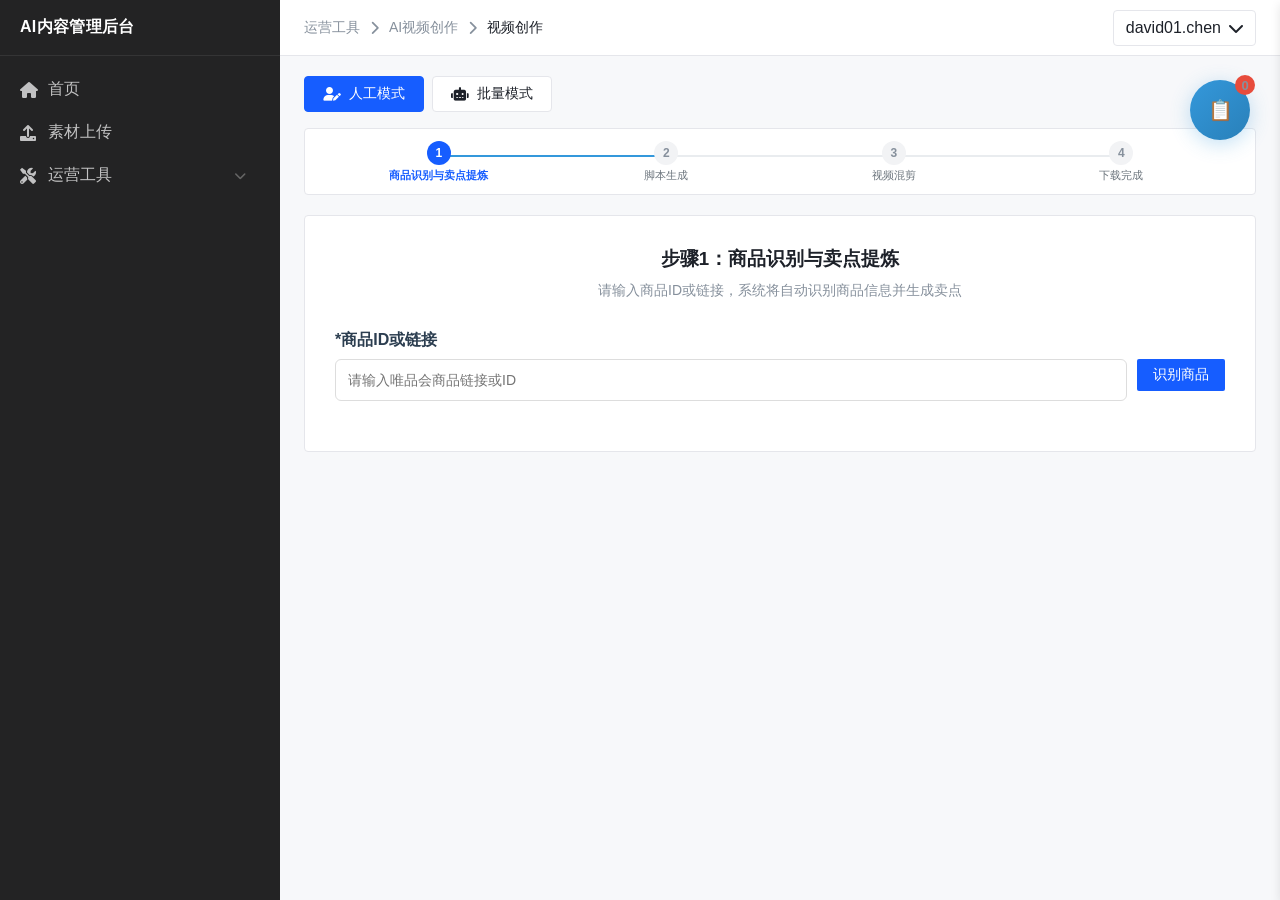
==== commit f9156f5e: "feat: 编辑页时间轴镜头名称、批量模式完善与需求文档 - 时间轴片段下方展示镜头名称，替换素材后同步更新 - 补充批量模式 PRD 与产品需求文档（md/docx） - 刷新静态资源缓存版本以便 " ====
--- a/index.html
+++ b/index.html
@@ -4,7 +4,7 @@
     <meta charset="UTF-8">
     <meta name="viewport" content="width=device-width, initial-scale=1.0">
     <title>AI视频工具 - 内容管理后台</title>
-    <link rel="stylesheet" href="styles.css?v=automation-mode-43">
+    <link rel="stylesheet" href="styles.css?v=automation-mode-45">
     <link href="https://cdnjs.cloudflare.com/ajax/libs/font-awesome/6.0.0/css/all.min.css" rel="stylesheet">
 </head>
 <body>
@@ -1683,6 +1683,6 @@
     </div>
 
     <script src="https://cdn.jsdelivr.net/npm/xlsx@0.18.5/dist/xlsx.full.min.js"></script>
-    <script src="script.js?v=automation-mode-43"></script>
+    <script src="script.js?v=automation-mode-45"></script>
 </body>
 </html>
--- a/styles.css
+++ b/styles.css
@@ -6010,11 +6010,13 @@
 
 .timeline-segment {
     min-width: 80px;
-    height: 60px;
+    flex-shrink: 0;
+    display: flex;
+    flex-direction: column;
+    align-items: stretch;
     background: #444;
     border-radius: 4px;
     cursor: pointer;
-    position: relative;
     overflow: hidden;
     transition: all 0.3s ease;
 }
@@ -6027,10 +6029,30 @@
     border: 2px solid #667eea;
 }
 
-.timeline-segment img {
+.segment-thumb-wrap {
+    position: relative;
+    height: 60px;
+    overflow: hidden;
+    border-radius: 4px 4px 0 0;
+}
+
+.segment-thumb-wrap img {
     width: 100%;
     height: 100%;
     object-fit: cover;
+    display: block;
+}
+
+.segment-lens-name {
+    padding: 4px 6px;
+    font-size: 11px;
+    line-height: 1.3;
+    color: #e5e6eb;
+    text-align: center;
+    white-space: nowrap;
+    overflow: hidden;
+    text-overflow: ellipsis;
+    background: rgba(0, 0, 0, 0.35);
 }
 
 .segment-number {
@@ -8399,9 +8421,9 @@
 }
 
 .timeline-segment {
-    height: 54px;
     min-width: 86px;
-    background: #f2f3f5;
+    max-width: 120px;
+    background: #fff;
     border: 1px solid #e5e6eb;
     border-radius: 2px;
 }
@@ -8413,6 +8435,30 @@
 
 .timeline-segment.selected {
     border: 2px solid #165dff;
+}
+
+.segment-thumb-wrap {
+    height: 54px;
+    background: #f2f3f5;
+    border-radius: 2px 2px 0 0;
+}
+
+.segment-lens-name {
+    padding: 4px 6px 5px;
+    font-size: 11px;
+    line-height: 1.25;
+    color: #4e5969;
+    text-align: center;
+    white-space: nowrap;
+    overflow: hidden;
+    text-overflow: ellipsis;
+    background: #fff;
+    border-top: 1px solid #f2f3f5;
+}
+
+.timeline-segment.selected .segment-lens-name {
+    color: #165dff;
+    font-weight: 500;
 }
 
 .segment-number {
